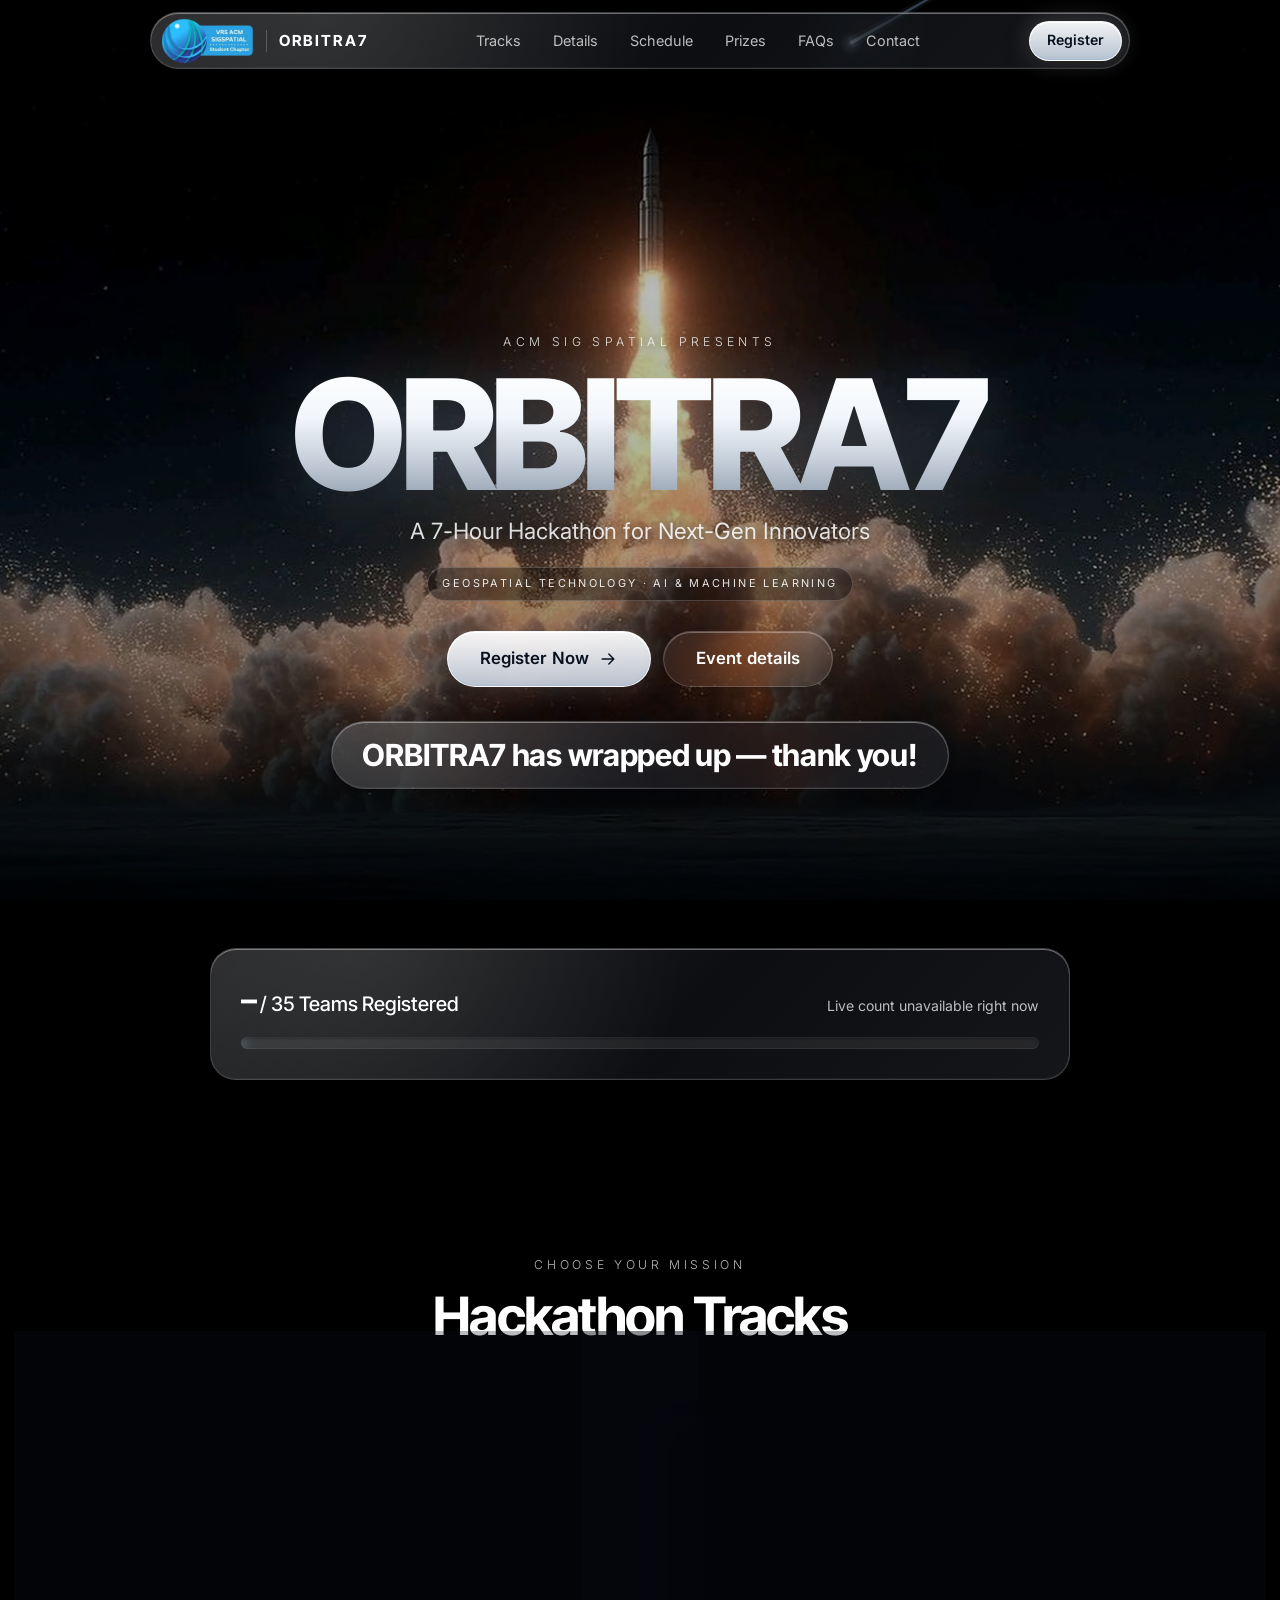
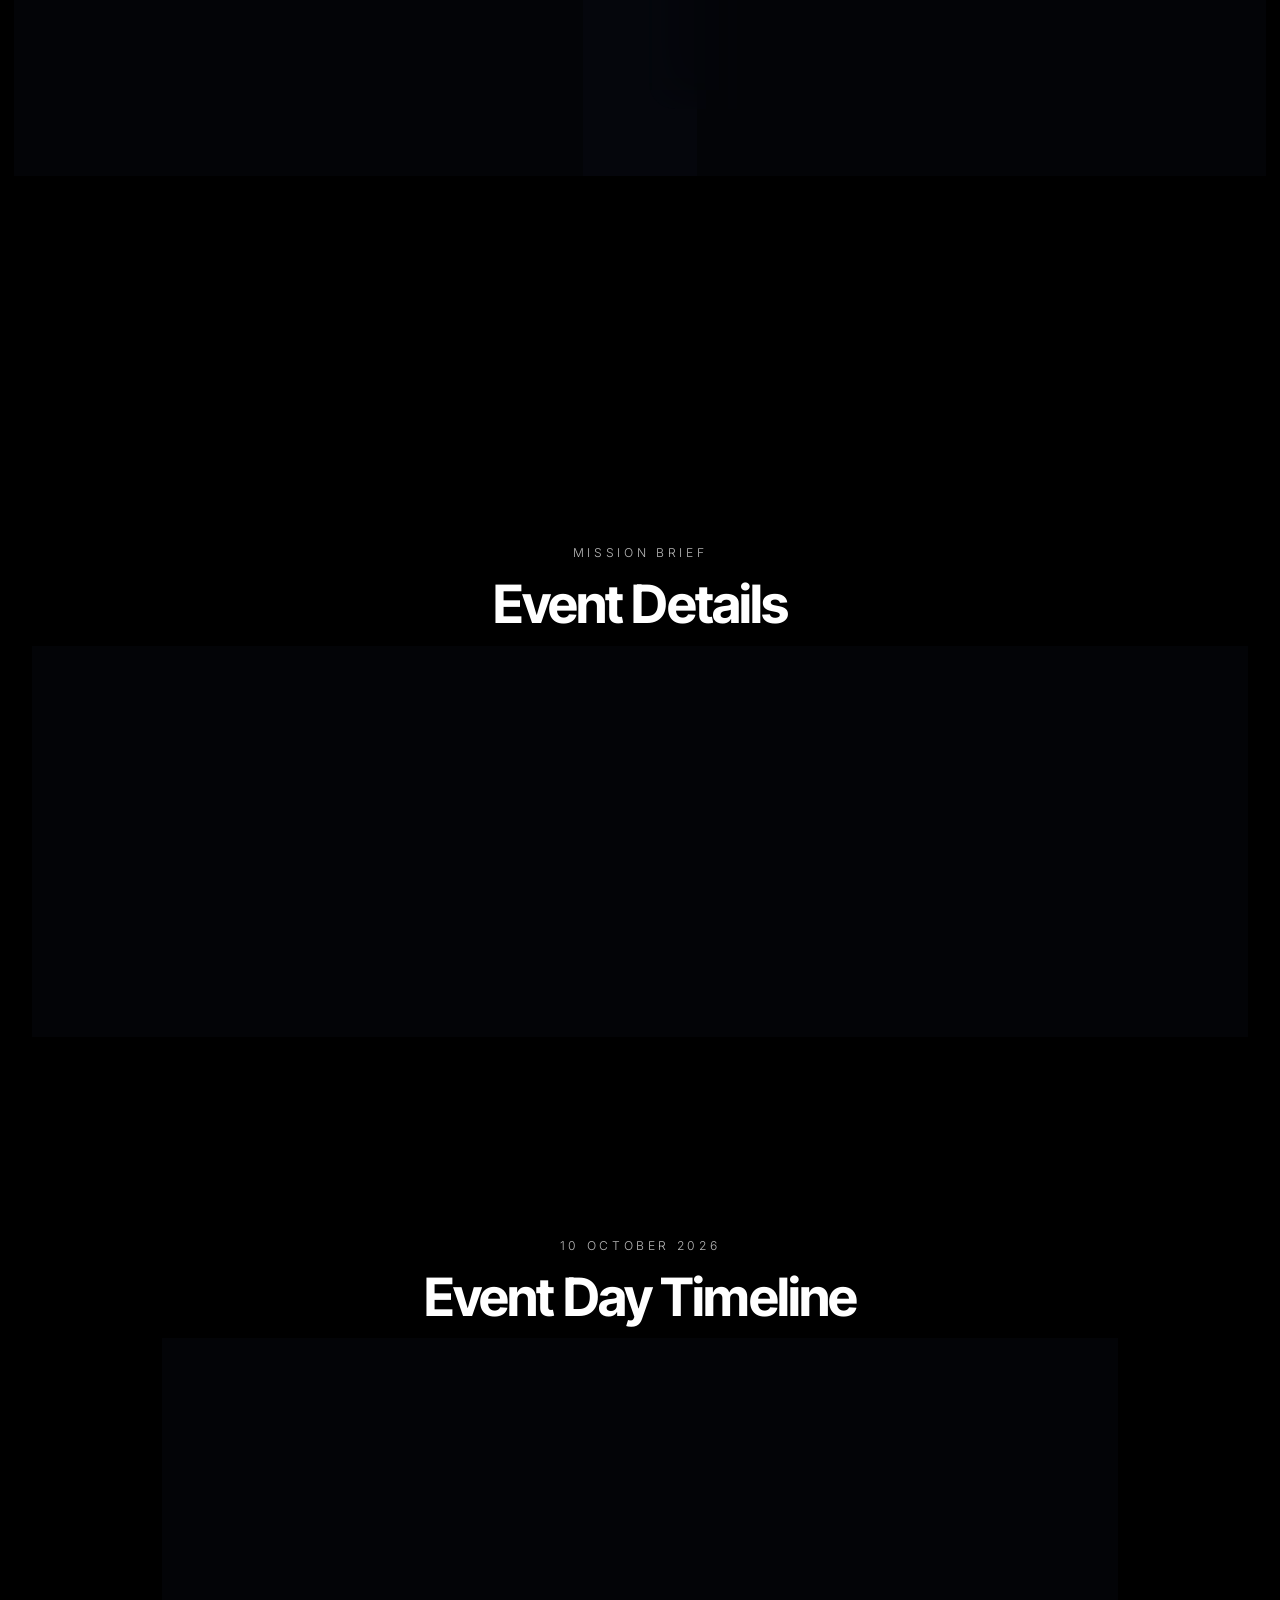
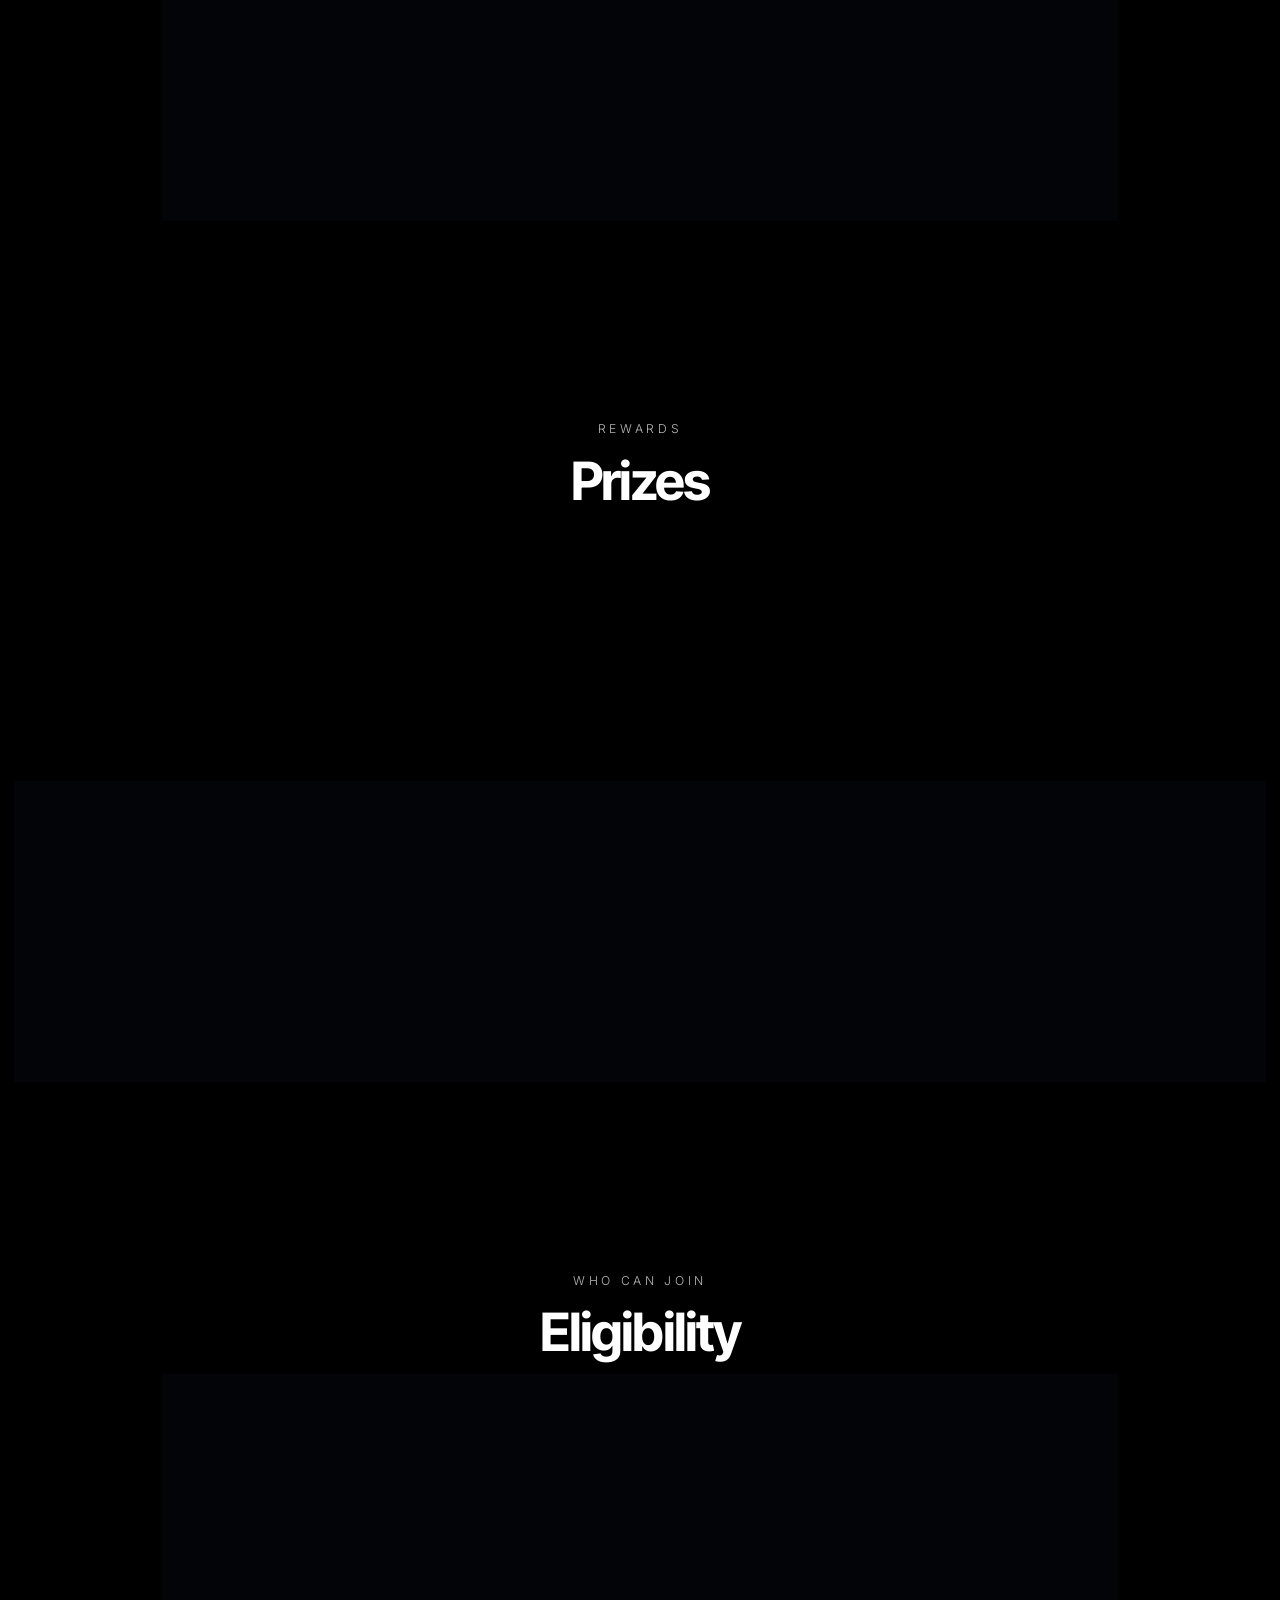
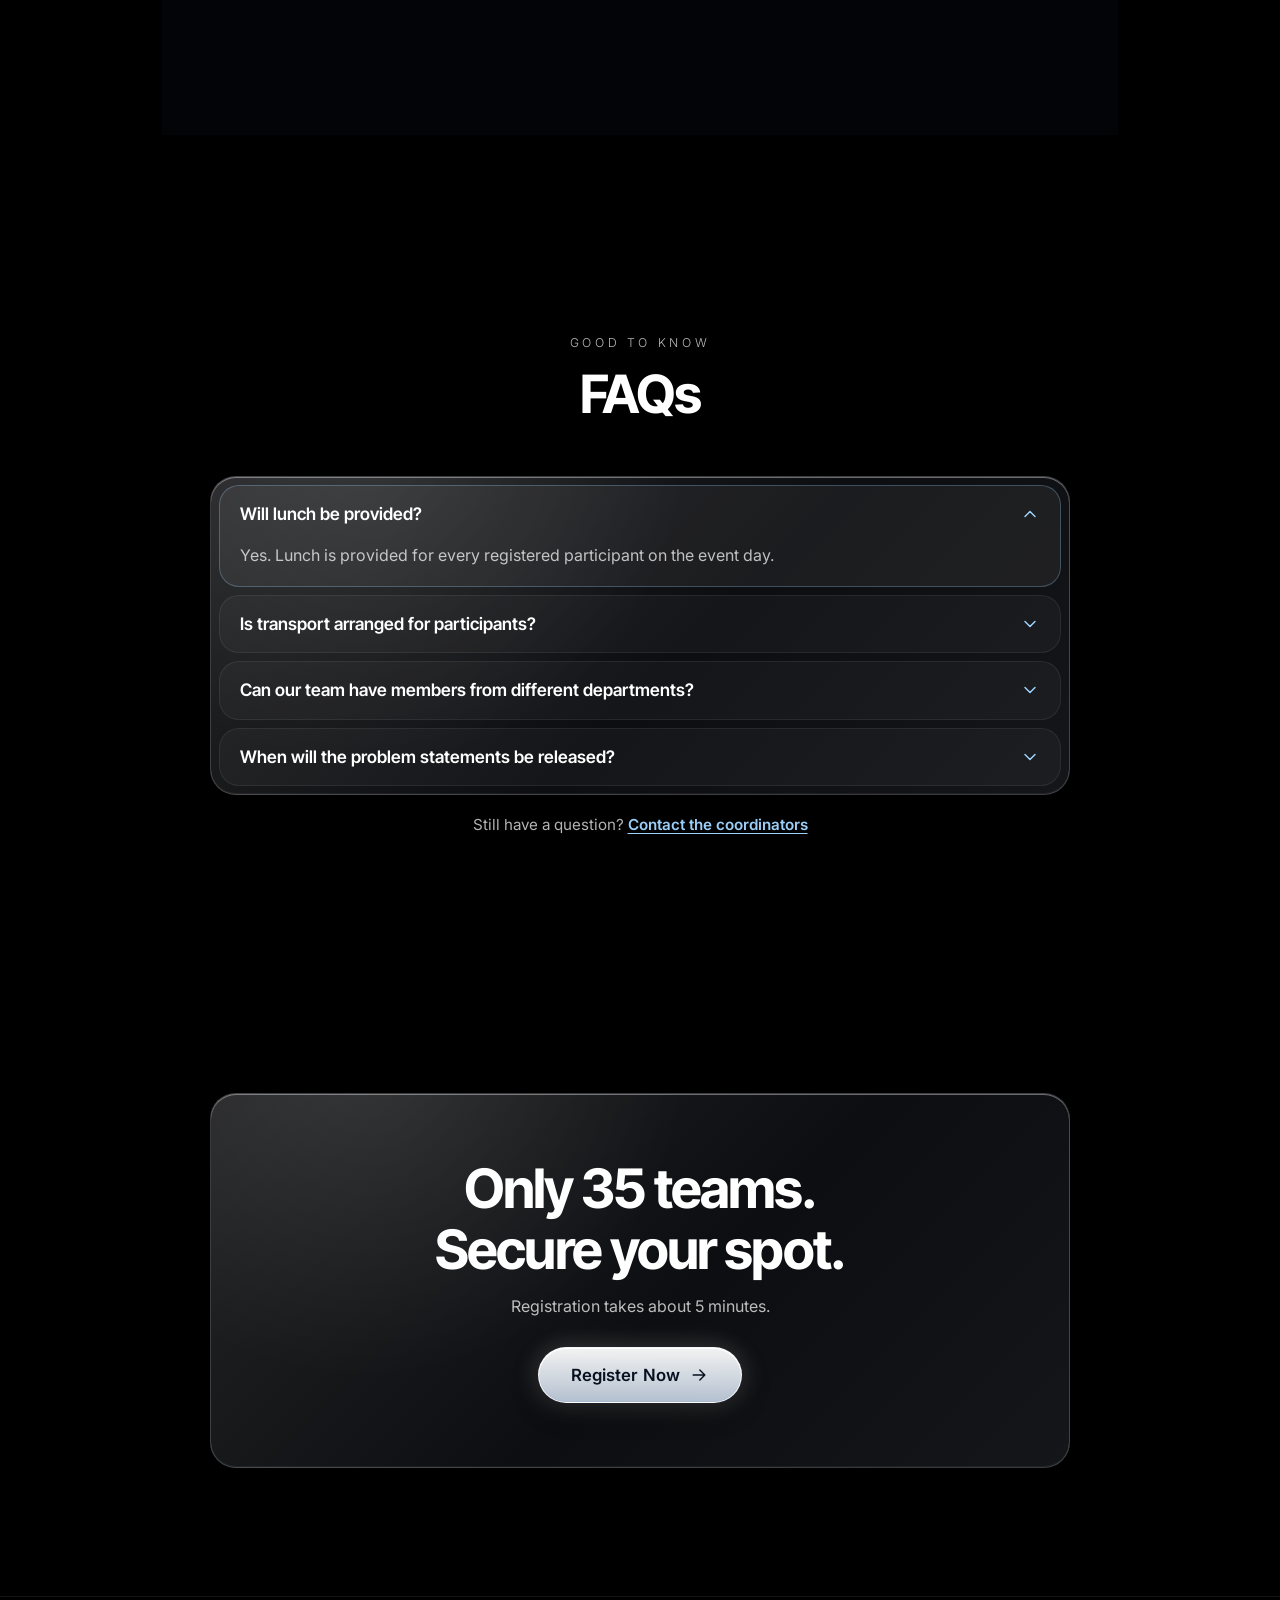
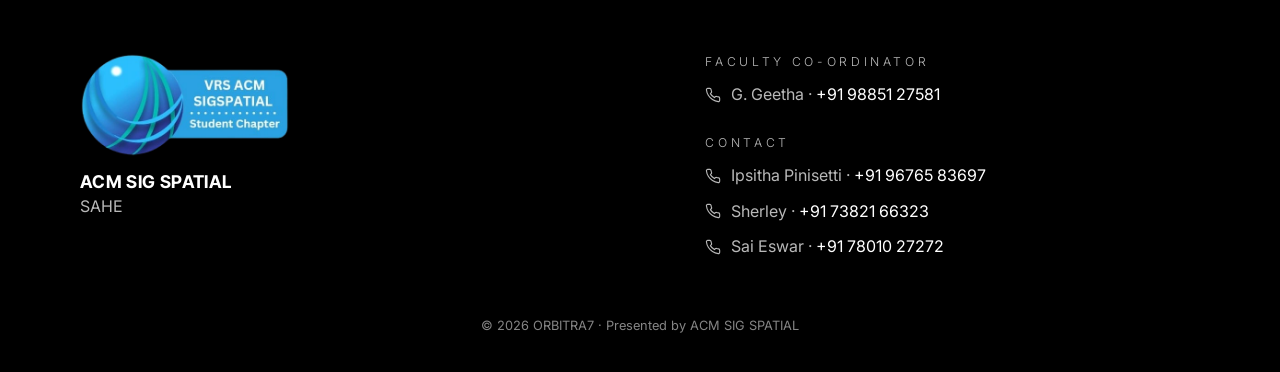
==== index.html @ 5f037509 "Add files via upload" ====
<!doctype html>
<html lang="en">
<head>
  <meta charset="utf-8">
  <meta name="viewport" content="width=device-width, initial-scale=1, viewport-fit=cover">
  <title>ORBITRA7 · 7-Hour Geospatial Hackathon</title>
  <meta name="description" content="ORBITRA7 — a 7-hour hackathon on geospatial technology and AI &amp; machine learning, presented by ACM SIG SPATIAL. 10 October 2026 · AI Seminar Hall, Dutt Block, SAHE. Only 35 teams.">
  <meta name="theme-color" content="#000000">
  <meta property="og:title" content="ORBITRA7 · 7-Hour Geospatial Hackathon">
  <meta property="og:description" content="Geospatial Technology · AI &amp; Machine Learning. 10 October 2026. Only 35 teams — secure your spot.">
  <meta property="og:image" content="assets/img/bg-launch.webp">
  <link rel="icon" href="data:image/svg+xml,%3Csvg xmlns='http://www.w3.org/2000/svg' viewBox='0 0 32 32'%3E%3Ccircle cx='16' cy='16' r='15' fill='%23000'/%3E%3Cellipse cx='16' cy='16' rx='12' ry='5' fill='none' stroke='%239fd4ff' stroke-width='1.6' transform='rotate(-25 16 16)'/%3E%3Ccircle cx='16' cy='16' r='5' fill='%23fff'/%3E%3C/svg%3E">

  <script>document.documentElement.classList.add('js')</script>

  <!-- BG_HOME: preload the right size so the hero paints fast -->
  <link rel="preload" as="image" type="image/avif" href="assets/img/bg-launch.avif" media="(min-aspect-ratio: 9/10)" fetchpriority="high">
  <link rel="preload" as="image" type="image/avif" href="assets/img/bg-launch-m.avif" media="(max-aspect-ratio: 9/10)" fetchpriority="high">

  <link rel="preconnect" href="https://fonts.googleapis.com">
  <link rel="preconnect" href="https://fonts.gstatic.com" crossorigin>
  <link rel="stylesheet" href="https://fonts.googleapis.com/css2?family=Inter+Tight:wght@500..800&family=Inter:wght@300..700&display=swap" media="print" onload="this.media='all'">
  <noscript><link rel="stylesheet" href="https://fonts.googleapis.com/css2?family=Inter+Tight:wght@500..800&family=Inter:wght@300..700&display=swap"></noscript>

  <link rel="stylesheet" href="assets/css/style.css">
  <link rel="prefetch" href="register.html">

  <script src="assets/js/config.js" defer></script>
  <script src="assets/js/common.js" defer></script>
  <script src="assets/js/home.js" defer></script>
</head>
<body>
  <svg width="0" height="0" style="position:absolute" aria-hidden="true">
    <symbol id="i-arrow" viewBox="0 0 24 24"><path d="M5 12h14M13 6l6 6-6 6"/></symbol>
    <symbol id="i-calendar" viewBox="0 0 24 24"><rect x="3" y="4.5" width="18" height="17" rx="3"/><path d="M16 2.5v4M8 2.5v4M3 10h18"/></symbol>
    <symbol id="i-clock" viewBox="0 0 24 24"><circle cx="12" cy="12" r="9.5"/><path d="M12 6.5V12l3.5 2"/></symbol>
    <symbol id="i-pin" viewBox="0 0 24 24"><path d="M20 10c0 6-8 12-8 12S4 16 4 10a8 8 0 0 1 16 0Z"/><circle cx="12" cy="10" r="3"/></symbol>
    <symbol id="i-users" viewBox="0 0 24 24"><path d="M16 21v-2a4 4 0 0 0-4-4H6a4 4 0 0 0-4 4v2"/><circle cx="9" cy="7" r="4"/><path d="M22 21v-2a4 4 0 0 0-3-3.87M16 3.13a4 4 0 0 1 0 7.75"/></symbol>
    <symbol id="i-rupee" viewBox="0 0 24 24"><path d="M6 3h12M6 8h12M6 13l8.5 8M6 13h3M9 13c6.67 0 6.67-10 0-10"/></symbol>
    <symbol id="i-flag" viewBox="0 0 24 24"><path d="M4 15s1-1 4-1 5 2 8 2 4-1 4-1V3s-1 1-4 1-5-2-8-2-4 1-4 1z"/><path d="M4 22v-7"/></symbol>
    <symbol id="i-map" viewBox="0 0 24 24"><path d="M14.1 5.55a2 2 0 0 0 1.8 0l3.65-1.83A1 1 0 0 1 21 4.62v12.76a1 1 0 0 1-.55.9l-4.55 2.27a2 2 0 0 1-1.8 0l-4.2-2.1a2 2 0 0 0-1.8 0l-3.65 1.83A1 1 0 0 1 3 19.38V6.62a1 1 0 0 1 .55-.9L8.1 3.45a2 2 0 0 1 1.8 0z"/><path d="M15 5.76v15M9 3.24v15"/></symbol>
    <symbol id="i-cpu" viewBox="0 0 24 24"><rect x="4" y="4" width="16" height="16" rx="2.5"/><rect x="9" y="9" width="6" height="6" rx="1"/><path d="M15 2v2M15 20v2M2 15h2M2 9h2M20 15h2M20 9h2M9 2v2M9 20v2"/></symbol>
    <symbol id="i-trophy" viewBox="0 0 24 24"><path d="M6 9H4.5a2.5 2.5 0 0 1 0-5H6M18 9h1.5a2.5 2.5 0 0 0 0-5H18M4 22h16M10 14.66V17c0 .55-.47.98-.97 1.21C7.85 18.75 7 20.24 7 22M14 14.66V17c0 .55.47.98.97 1.21C16.15 18.75 17 20.24 17 22M18 2H6v7a6 6 0 0 0 12 0V2Z"/></symbol>
    <symbol id="i-badge" viewBox="0 0 24 24"><path d="M12 2.5l2.4 1.6 2.9-.1 1 2.7 2.3 1.8-.9 2.8.9 2.8-2.3 1.8-1 2.7-2.9-.1L12 21.5l-2.4-1.6-2.9.1-1-2.7-2.3-1.8.9-2.8-.9-2.8 2.3-1.8 1-2.7 2.9.1z"/><path d="m8.5 12 2.4 2.4 4.6-4.8"/></symbol>
    <symbol id="i-medal" viewBox="0 0 24 24"><path d="M7.2 2h9.6L14 8.5h-4z"/><path d="M8 2l3 6.5M16 2l-3 6.5"/><circle cx="12" cy="15" r="6"/><path d="M12 12.5v5"/></symbol>
    <symbol id="i-cap" viewBox="0 0 24 24"><path d="M22 10v6M2 10l10-5 10 5-10 5z"/><path d="M6 12v5c3 3 9 3 12 0v-5"/></symbol>
    <symbol id="i-chevron" viewBox="0 0 24 24"><path d="m6 9 6 6 6-6"/></symbol>
    <symbol id="i-lock" viewBox="0 0 24 24"><rect x="3.5" y="11" width="17" height="11" rx="2.5"/><path d="M7.5 11V7a4.5 4.5 0 0 1 9 0v4"/></symbol>
    <symbol id="i-phone" viewBox="0 0 24 24"><path d="M22 16.92v3a2 2 0 0 1-2.18 2 19.8 19.8 0 0 1-8.63-3.07 19.5 19.5 0 0 1-6-6A19.8 19.8 0 0 1 2.12 4.18 2 2 0 0 1 4.11 2h3a2 2 0 0 1 2 1.72c.13.96.36 1.9.7 2.81a2 2 0 0 1-.45 2.11L8.09 9.91a16 16 0 0 0 6 6l1.27-1.27a2 2 0 0 1 2.11-.45c.91.34 1.85.57 2.81.7A2 2 0 0 1 22 16.92z"/></symbol>
  </svg>

  <!-- Background: BG_HOME (rocket launch) with Ken Burns + parallax, comets on a canvas above it -->
  <div class="bg bg--home" aria-hidden="true">
    <div class="bg__move" id="bg-move">
      <picture>
        <source type="image/avif" media="(max-aspect-ratio: 9/10)" srcset="assets/img/bg-launch-m.avif">
        <source type="image/webp" media="(max-aspect-ratio: 9/10)" srcset="assets/img/bg-launch-m.webp">
        <source type="image/avif" srcset="assets/img/bg-launch.avif">
        <img class="bg__img" src="assets/img/bg-launch.webp" alt="" width="1920" height="1080" fetchpriority="high" decoding="async" onload="this.classList.add('is-loaded')">
      </picture>
    </div>
    <div class="bg__shade"></div>
    <div class="bg__dim" id="bg-dim"></div>
  </div>
  <canvas class="fx" id="comets" aria-hidden="true"></canvas>

  <!-- Floating glass navbar -->
  <header class="nav" id="nav">
    <nav class="nav__inner glass" aria-label="Main">
      <a class="nav__brand" href="#top" aria-label="ORBITRA7 — back to top">
        <img class="brand-logo" src="assets/img/vrs-acm-sigspatial.webp" alt="VRS ACM SIGSPATIAL Student Chapter" width="456" height="226" decoding="async">
        <span class="nav__divider" aria-hidden="true"></span>
        <span class="nav__word">ORBITRA7</span>
      </a>
      <ul class="nav__links">
        <li><a href="#tracks">Tracks</a></li>
        <li><a href="#details">Details</a></li>
        <li><a href="#timeline">Schedule</a></li>
        <li><a href="#prizes">Prizes</a></li>
        <li><a href="#faq">FAQs</a></li>
        <li><a href="#contact">Contact</a></li>
      </ul>
      <div class="nav__actions">
        <a class="nav__call" href="#contact" aria-label="Contact us" title="Contact us"><svg class="icon" aria-hidden="true"><use href="#i-phone"/></svg></a>
        <a class="btn btn--primary btn--sm" href="register.html" data-register data-transition data-closed-label="Closed"><span data-label>Register</span></a>
      </div>
    </nav>
  </header>

  <main>
    <!-- Hero -->
    <section class="hero" id="top">
      <div class="hero__inner">
        <p class="eyebrow reveal">ACM SIG SPATIAL presents</p>
        <h1 class="title reveal" style="--d:.08s">ORBITRA7</h1>
        <p class="hero__sub reveal" style="--d:.16s">A 7-Hour Hackathon for Next-Gen Innovators</p>
        <p class="tag reveal" style="--d:.22s"><span class="chip"><span class="nowrap">Geospatial Technology ·</span> <span class="nowrap">AI &amp; Machine Learning</span></span></p>

        <div class="hero__actions reveal" style="--d:.3s">
          <a class="btn btn--primary btn--lg" href="register.html" data-register data-transition data-closed-label="Registrations Closed">
            <span data-label>Register Now</span>
            <svg class="icon" aria-hidden="true"><use href="#i-arrow"/></svg>
          </a>
          <a class="btn btn--lg" href="#details">Event details</a>
        </div>

        <div class="countdown-wrap reveal" style="--d:.38s">
          <p class="countdown-cap" id="countdown-cap">Starts 10 Oct 2026 · 9:00 AM IST</p>
          <div class="countdown glass" id="countdown" role="timer" aria-label="Countdown to ORBITRA7, 10 October 2026, 9:00 AM IST">
            <div class="cd__cell"><span class="cd__num" data-unit="d">00</span><span class="cd__label">Days</span></div>
            <span class="cd__sep" aria-hidden="true">:</span>
            <div class="cd__cell"><span class="cd__num" data-unit="h">00</span><span class="cd__label">Hours</span></div>
            <span class="cd__sep" aria-hidden="true">:</span>
            <div class="cd__cell"><span class="cd__num" data-unit="m">00</span><span class="cd__label">Minutes</span></div>
            <span class="cd__sep" aria-hidden="true">:</span>
            <div class="cd__cell"><span class="cd__num" data-unit="s">00</span><span class="cd__label">Seconds</span></div>
          </div>
          <p class="cd__live glass" id="countdown-live" role="status" hidden><span class="pulse" aria-hidden="true"></span><span data-label>Hackathon is Live!</span></p>
        </div>
      </div>
    </section>

    <!-- Seats -->
    <section class="section--tight" aria-labelledby="seats-title">
      <div class="wrap wrap--narrow">
        <div class="seats glass reveal" id="seats" data-sheen>
          <div class="seats__top">
            <p class="seats__title" id="seats-title"><strong id="seats-count">–</strong> / <span id="seats-max">35</span> Teams Registered</p>
            <p class="seats__status" id="seats-status" aria-live="polite">Checking seats…</p>
          </div>
          <div class="bar" id="seats-bar" role="progressbar" aria-labelledby="seats-title" aria-valuemin="0" aria-valuemax="35" aria-valuenow="0">
            <span class="bar__fill" id="seats-fill"></span>
          </div>
        </div>
      </div>
    </section>

    <!-- Tracks -->
    <section class="section" id="tracks" aria-labelledby="tracks-title">
      <div class="wrap">
        <header class="section__head reveal">
          <p class="eyebrow">Choose your mission</p>
          <h2 class="h2" id="tracks-title">Hackathon Tracks</h2>
        </header>
        <div class="tracks">
          <a class="track glass lift reveal" href="register.html?track=1" data-register data-transition data-sheen>
            <div class="track__top">
              <span class="track__num">Track 01</span>
              <span class="track__icon"><svg class="icon icon--lg" aria-hidden="true"><use href="#i-map"/></svg></span>
            </div>
            <h3 class="track__title">Next-Generation Mobile and Web-Based Geospatial Solutions</h3>
            <p class="track__desc">Build apps and platforms that put maps, location and satellite data in people's hands.</p>
            <span class="track__cta"><span data-label>Register for Track 01</span><svg class="icon icon--sm" aria-hidden="true"><use href="#i-arrow"/></svg></span>
          </a>
          <a class="track glass lift reveal" style="--d:.08s" href="register.html?track=2" data-register data-transition data-sheen>
            <div class="track__top">
              <span class="track__num">Track 02</span>
              <span class="track__icon"><svg class="icon icon--lg" aria-hidden="true"><use href="#i-cpu"/></svg></span>
            </div>
            <h3 class="track__title">Intelligent Geospatial Data Processing Using AI and Machine Learning</h3>
            <p class="track__desc">Turn raw Earth-observation data and satellite imagery into insight with AI and ML models.</p>
            <span class="track__cta"><span data-label>Register for Track 02</span><svg class="icon icon--sm" aria-hidden="true"><use href="#i-arrow"/></svg></span>
          </a>
        </div>
      </div>
    </section>

    <!-- Notice -->
    <section class="section--tight" aria-label="Notice">
      <div class="wrap wrap--narrow">
        <div class="notice glass reveal" role="note">
          <span class="notice__emoji" aria-hidden="true">📢</span>
          <p>Problem statements will be released on <strong>9th October 2026</strong> (one day before the hackathon).</p>
        </div>
      </div>
    </section>

    <!-- Event details -->
    <section class="section" id="details" aria-labelledby="details-title">
      <div class="wrap">
        <header class="section__head reveal">
          <p class="eyebrow">Mission brief</p>
          <h2 class="h2" id="details-title">Event Details</h2>
        </header>
        <div class="details glass reveal" data-sheen>
          <div class="detail">
            <span class="badge"><svg class="icon" aria-hidden="true"><use href="#i-calendar"/></svg></span>
            <div><p class="detail__label">Date</p><p class="detail__value">10 October 2026</p><p class="detail__sub">Saturday</p></div>
          </div>
          <div class="detail">
            <span class="badge"><svg class="icon" aria-hidden="true"><use href="#i-clock"/></svg></span>
            <div><p class="detail__label">Begins at</p><p class="detail__value">9:00 AM</p><p class="detail__sub">IST</p></div>
          </div>
          <div class="detail">
            <span class="badge"><svg class="icon" aria-hidden="true"><use href="#i-pin"/></svg></span>
            <div><p class="detail__label">Venue</p><p class="detail__value">AI Seminar Hall</p><p class="detail__sub">Dutt Block, SAHE</p></div>
          </div>
          <div class="detail">
            <span class="badge"><svg class="icon" aria-hidden="true"><use href="#i-users"/></svg></span>
            <div><p class="detail__label">Team size</p><p class="detail__value">3–5 members</p><p class="detail__sub">Member 1 is the Team Leader</p></div>
          </div>
          <div class="detail">
            <span class="badge"><svg class="icon" aria-hidden="true"><use href="#i-rupee"/></svg></span>
            <div><p class="detail__label">Registration fee</p><p class="detail__value">₹250 per person</p><p class="detail__sub">₹750 for 3 · ₹1000 for 4 · ₹1250 for 5</p></div>
          </div>
          <div class="detail">
            <span class="badge"><svg class="icon" aria-hidden="true"><use href="#i-flag"/></svg></span>
            <div><p class="detail__label">Seats</p><p class="detail__value">Only 35 teams</p><p class="detail__sub">First come, first served</p></div>
          </div>
        </div>
      </div>
    </section>

    <!-- Timeline -->
    <section class="section" id="timeline" aria-labelledby="timeline-title">
      <div class="wrap wrap--narrow">
        <header class="section__head reveal">
          <p class="eyebrow">10 October 2026</p>
          <h2 class="h2" id="timeline-title">Event Day Timeline</h2>
        </header>
        <ol class="tl glass reveal">
          <li class="tl__item" data-start="2026-10-10T09:00:00+05:30" data-end="2026-10-10T10:00:00+05:30">
            <span class="tl__dot"><svg class="icon" aria-hidden="true"><use href="#i-clock"/></svg></span>
            <div>
              <p class="tl__time">9:00 – 10:00 AM</p>
              <h3 class="tl__title">Inauguration <span class="chip chip--live"><span class="pulse" aria-hidden="true"></span>Live now</span></h3>
              <p class="tl__meta">1 hour</p>
            </div>
          </li>
          <li class="tl__item" data-start="2026-10-10T10:00:00+05:30" data-end="2026-10-10T17:00:00+05:30">
            <span class="tl__dot"><svg class="icon" aria-hidden="true"><use href="#i-clock"/></svg></span>
            <div>
              <p class="tl__time">10:00 AM – 5:00 PM</p>
              <h3 class="tl__title">Hackathon <span class="chip chip--live"><span class="pulse" aria-hidden="true"></span>Live now</span></h3>
              <p class="tl__meta">7 hours</p>
            </div>
          </li>
          <li class="tl__item" data-start="2026-10-10T17:00:00+05:30" data-end="2026-10-10T18:00:00+05:30">
            <span class="tl__dot"><svg class="icon" aria-hidden="true"><use href="#i-clock"/></svg></span>
            <div>
              <p class="tl__time">5:00 – 6:00 PM</p>
              <h3 class="tl__title">Closing &amp; Evaluation Round <span class="chip chip--live"><span class="pulse" aria-hidden="true"></span>Live now</span></h3>
              <p class="tl__meta">1 hour</p>
            </div>
          </li>
        </ol>
      </div>
    </section>

    <!-- Prizes -->
    <section class="section" id="prizes" aria-labelledby="prizes-title">
      <div class="wrap">
        <header class="section__head reveal">
          <p class="eyebrow">Rewards</p>
          <h2 class="h2" id="prizes-title">Prizes</h2>
        </header>
        <div class="prizes">
          <article class="prize prize--gold glass lift reveal" data-sheen>
            <span class="prize__icon"><svg class="icon icon--lg" aria-hidden="true"><use href="#i-trophy"/></svg></span>
            <p class="prize__rank">1st Place</p>
            <p class="prize__amt">₹5,000</p>
            <p class="prize__label">Winner</p>
          </article>
          <article class="prize prize--silver glass lift reveal" style="--d:.08s" data-sheen>
            <span class="prize__icon"><svg class="icon icon--lg" aria-hidden="true"><use href="#i-medal"/></svg></span>
            <p class="prize__rank">2nd Place</p>
            <p class="prize__amt">₹3,000</p>
            <p class="prize__label">Runner-up</p>
          </article>
          <article class="prize prize--bronze glass lift reveal" style="--d:.16s" data-sheen>
            <span class="prize__icon"><svg class="icon icon--lg" aria-hidden="true"><use href="#i-medal"/></svg></span>
            <p class="prize__rank">3rd Place</p>
            <p class="prize__amt">₹2,000</p>
            <p class="prize__label">Second runner-up</p>
          </article>
        </div>

        <article class="cred glass lift reveal" data-sheen>
          <span class="cred__icon"><svg class="icon icon--lg" aria-hidden="true"><use href="#i-badge"/></svg></span>
          <div class="cred__body">
            <p class="cred__tag">Digital credential</p>
            <h3 class="cred__title">Don’t just hack. Get credentialed.</h3>
            <p>At ORBITRA 7, your work becomes part of your technical profile. Receive a digital credential linked to your project and demonstrated skills, with a LinkedIn-ready badge you can carry beyond the event.</p>
            <div class="chips">
              <span class="chip">Linked to your project</span>
              <span class="chip">Demonstrated skills</span>
              <span class="chip">LinkedIn-ready badge</span>
            </div>
          </div>
        </article>
      </div>
    </section>

    <!-- Eligibility -->
    <section class="section" id="eligibility" aria-labelledby="elig-title">
      <div class="wrap wrap--narrow">
        <header class="section__head reveal">
          <p class="eyebrow">Who can join</p>
          <h2 class="h2" id="elig-title">Eligibility</h2>
        </header>
        <div class="elig glass reveal" data-sheen>
          <div class="elig__row">
            <span class="badge"><svg class="icon" aria-hidden="true"><use href="#i-cap"/></svg></span>
            <div>
              <h3 class="h3">Open to AI department students only</h3>
              <p>1st and 2nd year students from AIML, AIDS and IT.</p>
              <div class="chips"><span class="chip">AIML</span><span class="chip">AIDS</span><span class="chip">IT</span></div>
            </div>
          </div>
          <div class="elig__row">
            <span class="badge"><svg class="icon" aria-hidden="true"><use href="#i-lock"/></svg></span>
            <div>
              <h3 class="h3">3rd and 4th year students</h3>
              <p>IT branch only.</p>
            </div>
          </div>
        </div>
      </div>
    </section>

    <!-- FAQs -->
    <section class="section" id="faq" aria-labelledby="faq-title">
      <div class="wrap wrap--narrow">
        <header class="section__head reveal">
          <p class="eyebrow">Good to know</p>
          <h2 class="h2" id="faq-title">FAQs</h2>
        </header>
        <div class="faq glass reveal" data-sheen>
          <details class="faq__item" open>
            <summary class="faq__q"><span>Will lunch be provided?</span><svg class="icon faq__chev" aria-hidden="true"><use href="#i-chevron"/></svg></summary>
            <p class="faq__a">Yes. Lunch is provided for every registered participant on the event day.</p>
          </details>
          <details class="faq__item">
            <summary class="faq__q"><span>Is transport arranged for participants?</span><svg class="icon faq__chev" aria-hidden="true"><use href="#i-chevron"/></svg></summary>
            <p class="faq__a">No. Participants need to manage their own travel to and from the venue — the AI Seminar Hall, Dutt Block, SAHE. Plan to arrive before 9:00 AM so you don't miss the inauguration.</p>
          </details>
          <details class="faq__item">
            <summary class="faq__q"><span>Can our team have members from different departments?</span><svg class="icon faq__chev" aria-hidden="true"><use href="#i-chevron"/></svg></summary>
            <p class="faq__a">No, cross-department teams are not allowed. Every member must be from the eligible AI department branches — AIML, AIDS or IT (3rd and 4th year students: IT only). Teams with members from any other department will not be accepted.</p>
          </details>
          <details class="faq__item">
            <summary class="faq__q"><span>When will the problem statements be released?</span><svg class="icon faq__chev" aria-hidden="true"><use href="#i-chevron"/></svg></summary>
            <p class="faq__a">Problem statements will be revealed on 9th October 2026, one day before the event, and will be publicly accessible right here on this website. Registered teams will also be notified in the official WhatsApp group.</p>
          </details>
        </div>
        <p class="faq__more reveal">Still have a question? <a href="#contact">Contact the coordinators</a></p>
      </div>
    </section>

    <!-- Final CTA -->
    <section class="section" aria-labelledby="cta-title">
      <div class="wrap wrap--narrow">
        <div class="cta glass reveal" data-sheen>
          <h2 class="h2" id="cta-title">Only 35 teams.<br>Secure your spot.</h2>
          <p id="cta-left">Registration takes about 5 minutes.</p>
          <a class="btn btn--primary btn--lg" href="register.html" data-register data-transition data-closed-label="Registrations Closed">
            <span data-label>Register Now</span>
            <svg class="icon" aria-hidden="true"><use href="#i-arrow"/></svg>
          </a>
        </div>
      </div>
    </section>
  </main>

  <footer class="footer">
    <div class="wrap">
      <div class="footer__grid">
        <div>
          <img class="brand-logo brand-logo--lg" src="assets/img/vrs-acm-sigspatial.webp" alt="VRS ACM SIGSPATIAL Student Chapter" width="456" height="226" decoding="async" loading="lazy">
          <p class="footer__name">ACM SIG SPATIAL</p>
          <!-- COLLEGE NAME: replace with the full college name -->
          <p>SAHE</p>
        </div>
        <div id="contact" class="footer__contacts">
          <p class="eyebrow">Faculty Co-ordinator</p>
          <ul class="footer__contact">
            <li><svg class="icon icon--sm" aria-hidden="true"><use href="#i-phone"/></svg><span>G. Geetha · <a href="tel:+919885127581">+91 98851 27581</a></span></li>
          </ul>
          <p class="eyebrow footer__label">Contact</p>
          <ul class="footer__contact">
            <li><svg class="icon icon--sm" aria-hidden="true"><use href="#i-phone"/></svg><span>Ipsitha Pinisetti · <a href="tel:+919676583697">+91 96765 83697</a></span></li>
            <li><svg class="icon icon--sm" aria-hidden="true"><use href="#i-phone"/></svg><span>Sherley · <a href="tel:+917382166323">+91 73821 66323</a></span></li>
            <li><svg class="icon icon--sm" aria-hidden="true"><use href="#i-phone"/></svg><span>Sai Eswar · <a href="tel:+917801027272">+91 78010 27272</a></span></li>
          </ul>
        </div>
      </div>
      <p class="footer__copy">© 2026 ORBITRA7 · Presented by ACM SIG SPATIAL</p>
    </div>
  </footer>
</body>
</html>
---- assets/css/style.css ----
/* ==========================================================================
   ORBITRA7 — shared styles (homepage + registration)
   Apple-style liquid glass over deep-space photography.
   ========================================================================== */

:root {
  color-scheme: dark;

  --ice: #9fd4ff;
  --violet: #a78bfa;
  --amber: #f5c76b;
  --danger: #ff8f8f;
  --ok: #5ee69a;
  --wa: #25d366;

  --text: #fff;
  --text-2: rgba(255, 255, 255, .72);
  --text-3: rgba(255, 255, 255, .52);
  --line: rgba(255, 255, 255, .18);

  --blur: 28px;
  --radius: 26px;
  --ease: cubic-bezier(.22, 1, .36, 1);
  --gutter: 16px;

  --font-display: -apple-system, BlinkMacSystemFont, "SF Pro Display", "Inter Tight", "Inter", system-ui, "Segoe UI", Roboto, sans-serif;
  --font-text: -apple-system, BlinkMacSystemFont, "SF Pro Text", "Inter", system-ui, "Segoe UI", Roboto, sans-serif;
}

@media (max-width: 640px) {
  :root { --blur: 16px; --radius: 22px; }
}

/* ---------- Base ---------- */
*, *::before, *::after { box-sizing: border-box; }

html {
  background: #000;
  -webkit-text-size-adjust: 100%;
  scroll-behavior: smooth;
}

body {
  margin: 0;
  min-height: 100vh;
  min-height: 100dvh;
  font-family: var(--font-text);
  font-size: 1rem;
  line-height: 1.6;
  color: var(--text-2);
  -webkit-font-smoothing: antialiased;
  -moz-osx-font-smoothing: grayscale;
  overflow-x: hidden;
  transition: opacity .28s var(--ease);
}
@supports (overflow: clip) { body { overflow-x: clip; } }

img, svg { display: block; max-width: 100%; }
img { height: auto; }
a { color: inherit; }
button, input, select { font: inherit; color: inherit; }
p { margin: 0; }

h1, h2, h3 {
  margin: 0;
  font-family: var(--font-display);
  color: var(--text);
  letter-spacing: -.02em;
  line-height: 1.12;
}

:focus-visible { outline: 2px solid var(--ice); outline-offset: 3px; }
[hidden] { display: none !important; }

.sr-only {
  position: absolute !important;
  width: 1px; height: 1px;
  margin: -1px; padding: 0;
  overflow: hidden;
  clip: rect(0 0 0 0);
  white-space: nowrap;
  border: 0;
}

.icon { width: 20px; height: 20px; flex: none; fill: none; stroke: currentColor; stroke-width: 1.7; stroke-linecap: round; stroke-linejoin: round; }
.icon--sm { width: 16px; height: 16px; }
.icon--lg { width: 26px; height: 26px; }

/* ---------- Page transitions ---------- */
@view-transition { navigation: auto; }
::view-transition-old(root),
::view-transition-new(root) { animation-duration: .6s; animation-timing-function: var(--ease); }
.is-leaving body { opacity: 0; }

/* ---------- Background layers ---------- */
.bg {
  position: fixed;
  top: 0; left: 0;
  width: 100%;
  height: 100vh;
  height: 100lvh;
  z-index: -2;
  overflow: hidden;
  background: #000;
  pointer-events: none;
}
.bg__move { position: absolute; inset: -6%; will-change: transform; }
.bg__move picture { display: block; width: 100%; height: 100%; }
.bg__img { width: 100%; height: 100%; object-fit: cover; }
.js .bg__img { opacity: 0; transition: opacity .9s var(--ease); }
.js .bg__img.is-loaded { opacity: 1; }

.bg--home .bg__img {
  object-position: 50% 50%;
  animation: kenburns 36s ease-in-out infinite alternate;
}
@media (max-aspect-ratio: 9/10) { .bg--home .bg__img { object-position: 50% 50%; } }

/* black hole: no parallax here, so no oversized layer — keeps the image at its sharpest */
.bg--register .bg__move { inset: 0; }
.bg--register .bg__img {
  object-position: 100% 50%;
  transform-origin: 82% 38%;
  animation: kenburns-slow 60s ease-in-out infinite alternate;
}
@media (max-aspect-ratio: 1/1) { .bg--register .bg__img { object-position: 72% 50%; } }

@keyframes kenburns {
  from { transform: scale(1) translate3d(0, 0, 0); }
  to   { transform: scale(1.08) translate3d(-1.4%, -1%, 0); }
}
@keyframes kenburns-slow {
  from { transform: scale(1); }
  to   { transform: scale(1.025); }
}

.bg__shade {
  position: absolute; inset: 0;
  background: linear-gradient(180deg,
    rgba(0, 0, 0, .58) 0%,
    rgba(0, 0, 0, .12) 32%,
    rgba(0, 0, 0, .18) 62%,
    rgba(0, 0, 0, .62) 100%);
}
.bg--register .bg__shade {
  background: linear-gradient(180deg, rgba(0, 0, 0, .5) 0%, rgba(0, 0, 0, .06) 28%, rgba(0, 0, 0, .1) 68%, rgba(0, 0, 0, .55) 100%);
}
.bg__dim { position: absolute; inset: 0; background: #000; opacity: 0; will-change: opacity; }

.fx {
  position: fixed;
  top: 0; left: 0;
  width: 100%;
  height: 100vh;
  height: 100lvh;
  z-index: -1;
  pointer-events: none;
}

/* ---------- Liquid glass ---------- */
.glass {
  position: relative;
  isolation: isolate;
  background:
    linear-gradient(135deg, rgba(255, 255, 255, .13), rgba(255, 255, 255, .04) 55%, rgba(255, 255, 255, .07)),
    rgba(12, 16, 26, .28);
  -webkit-backdrop-filter: blur(var(--blur)) saturate(170%);
  backdrop-filter: blur(var(--blur)) saturate(170%);
  border: 1px solid var(--line);
  border-radius: var(--radius);
  box-shadow:
    inset 0 1px 0 rgba(255, 255, 255, .38),
    inset 0 -1px 0 rgba(255, 255, 255, .05),
    0 8px 32px rgba(0, 0, 0, .35);
}
/* specular sheen — follows the pointer on desktop */
.glass::before {
  content: "";
  position: absolute;
  inset: 0;
  z-index: -1;
  border-radius: inherit;
  pointer-events: none;
  background: radial-gradient(520px circle at var(--mx, 18%) var(--my, -10%), rgba(255, 255, 255, .13), transparent 62%);
  opacity: .75;
  transition: opacity .5s var(--ease);
}
.glass[data-sheen]:hover::before { opacity: 1; }

@supports not ((backdrop-filter: blur(1px)) or (-webkit-backdrop-filter: blur(1px))) {
  .glass { background: rgba(16, 20, 30, .86); }
}

/* hover glow, animated with opacity only */
.lift { transition: transform .5s var(--ease), border-color .4s var(--ease); }
.lift::after {
  content: "";
  position: absolute;
  inset: -1px;
  border-radius: inherit;
  pointer-events: none;
  box-shadow: 0 0 0 1px rgba(159, 212, 255, .35), 0 0 44px rgba(159, 212, 255, .16);
  opacity: 0;
  transition: opacity .45s var(--ease);
}
@media (hover: hover) {
  .lift:hover { transform: translateY(-4px); }
  .lift:hover::after { opacity: 1; }
}

/* ---------- Buttons ---------- */
.btn {
  position: relative;
  display: inline-flex;
  align-items: center;
  justify-content: center;
  gap: .55em;
  min-height: 48px;
  padding: 0 1.4rem;
  border-radius: 999px;
  border: 1px solid var(--line);
  background: rgba(255, 255, 255, .08);
  -webkit-backdrop-filter: blur(16px) saturate(160%);
  backdrop-filter: blur(16px) saturate(160%);
  box-shadow: inset 0 1px 0 rgba(255, 255, 255, .3), 0 6px 20px rgba(0, 0, 0, .28);
  color: #fff;
  font: 600 .98rem/1 var(--font-text);
  letter-spacing: .005em;
  text-decoration: none;
  white-space: nowrap;
  cursor: pointer;
  user-select: none;
  -webkit-tap-highlight-color: transparent;
  transition: transform .4s var(--ease), background-color .35s var(--ease), opacity .3s var(--ease);
}
.glass .btn { -webkit-backdrop-filter: none; backdrop-filter: none; }
.btn:hover { background-color: rgba(255, 255, 255, .14); transform: translateY(-2px); }
.btn:active { transform: scale(.97); transition-duration: .12s; }

.btn--primary {
  color: #07111f;
  border-color: rgba(255, 255, 255, .85);
  background: linear-gradient(180deg, rgba(255, 255, 255, .95), rgba(222, 237, 255, .8));
  box-shadow:
    inset 0 1px 0 #fff,
    inset 0 -1px 0 rgba(120, 160, 210, .25),
    0 8px 28px rgba(0, 0, 0, .3),
    0 0 26px rgba(255, 255, 255, .22);
}
.btn--primary::after {
  content: "";
  position: absolute;
  inset: -2px;
  border-radius: inherit;
  pointer-events: none;
  box-shadow: 0 0 34px rgba(255, 255, 255, .45), 0 0 70px rgba(159, 212, 255, .35);
  opacity: 0;
  transition: opacity .45s var(--ease);
}
.btn--primary:hover { background-color: transparent; transform: translateY(-3px); }
.btn--primary:hover::after { opacity: 1; }
.btn--primary:active { transform: scale(.97); }

.btn--lg { min-height: 56px; padding: 0 2rem; font-size: 1.05rem; }
.btn--sm { min-height: 40px; padding: 0 1.05rem; font-size: .88rem; }

.btn:disabled,
.btn.is-disabled,
.btn[aria-disabled="true"] {
  opacity: .45;
  pointer-events: none;
  filter: grayscale(1);
}
.btn.is-busy { opacity: .85; filter: none; }

.spinner {
  width: 18px; height: 18px;
  border-radius: 50%;
  border: 2px solid currentColor;
  border-right-color: transparent;
  animation: spin .7s linear infinite;
}
@keyframes spin { to { transform: rotate(360deg); } }

.link-btn {
  padding: 0;
  border: 0;
  background: none;
  color: var(--ice);
  font-weight: 500;
  text-decoration: underline;
  text-underline-offset: 3px;
  cursor: pointer;
}

/* ---------- Floating nav ---------- */
.nav {
  position: fixed;
  top: calc(12px + env(safe-area-inset-top, 0px));
  left: 50%;
  z-index: 50;
  width: min(980px, calc(100% - 24px));
  transform: translateX(-50%);
  transition: transform .55s var(--ease);
}
.nav.is-scrolled { transform: translateX(-50%) translateY(-4px) scale(.955); }

.nav__inner {
  display: flex;
  align-items: center;
  justify-content: space-between;
  gap: 12px;
  padding: 7px 7px 7px 10px;
  border-radius: 999px;
}
.nav__brand { display: flex; align-items: center; gap: 12px; text-decoration: none; min-width: 0; }
.nav__word {
  font: 700 .95rem/1 var(--font-display);
  letter-spacing: .14em;
  color: #fff;
}
.nav__links { display: none; gap: 4px; margin: 0; padding: 0; list-style: none; }
.nav__links a {
  display: block;
  padding: 9px 14px;
  border-radius: 999px;
  font-size: .9rem;
  color: var(--text-2);
  text-decoration: none;
  transition: color .3s, background-color .3s;
}
.nav__links a:hover { color: #fff; background: rgba(255, 255, 255, .08); }
.nav__back { display: inline-flex; align-items: center; gap: 8px; padding: 8px 12px; border-radius: 999px; text-decoration: none; color: #fff; font-weight: 600; font-size: .92rem; }
.nav__back:hover { background: rgba(255, 255, 255, .08); }

.nav__actions { display: flex; align-items: center; gap: 8px; }
.nav__call {
  display: inline-flex; align-items: center; justify-content: center; gap: 7px;
  min-width: 40px; height: 40px; padding: 0 10px;
  border-radius: 999px;
  border: 1px solid rgba(255, 255, 255, .22);
  background: rgba(255, 255, 255, .08);
  color: #fff; text-decoration: none; font-size: .88rem; font-weight: 600;
  transition: background-color .3s var(--ease), transform .3s var(--ease);
}
.nav__call:hover { background: rgba(255, 255, 255, .16); }
.nav__call:active { transform: scale(.95); }
.nav__call--text { padding: 0 14px; }
@media (min-width: 860px) { .nav__links { display: flex; } .nav__actions > .nav__call:not(.nav__call--text) { display: none; } }
@media (max-width: 380px) { .nav__call--text span { display: none; } .nav__call--text { padding: 0 10px; } }
#contact { scroll-margin-top: 110px; }
@media (max-width: 380px) { .nav__word { display: none; } }

/* ACM SIGSPATIAL logo */
.brand-logo { height: 46px; width: auto; flex: none; margin-block: -4px; }
@media (max-width: 380px) { .brand-logo { height: 40px; } }
.brand-logo--lg { height: 104px; margin-block: 0; }
.nav__divider { width: 1px; height: 22px; background: rgba(255, 255, 255, .22); }
@media (max-width: 380px) { .nav__divider { display: none; } }

/* ---------- Layout ---------- */
.wrap { width: min(1120px, 100% - 2 * var(--gutter)); margin-inline: auto; }
.wrap--narrow { width: min(860px, 100% - 2 * var(--gutter)); }
.wrap--form { width: min(760px, 100% - 2 * var(--gutter)); }

.section { padding-block: clamp(64px, 11vw, 128px); scroll-margin-top: 40px; }
.section--tight { padding-block: clamp(28px, 5vw, 48px); }
.section__head { text-align: center; margin-bottom: clamp(28px, 5vw, 52px); }
.section__head .eyebrow { margin-bottom: 14px; }

.eyebrow {
  font: 300 .76rem/1.4 var(--font-text);
  letter-spacing: .3em;
  text-transform: uppercase;
  color: var(--text-2);
}
.h1 { font-size: clamp(2.1rem, 7vw, 3.2rem); font-weight: 700; letter-spacing: -.035em; }
.h2 { font-size: clamp(2rem, 5.6vw, 3.3rem); font-weight: 700; letter-spacing: -.035em; }
.h3 { font-size: clamp(1.2rem, 2.4vw, 1.45rem); font-weight: 650; letter-spacing: -.015em; }

.chip {
  display: inline-flex;
  align-items: center;
  gap: 6px;
  padding: 5px 11px;
  border-radius: 999px;
  border: 1px solid rgba(255, 255, 255, .2);
  background: rgba(255, 255, 255, .07);
  font-size: .74rem;
  font-weight: 600;
  letter-spacing: .08em;
  color: #fff;
}

/* ---------- Hero ---------- */
.hero {
  min-height: 100vh;
  min-height: 100svh;
  display: grid;
  place-items: start center;
  /* leave the top of the screen clear so the rocket and its flame show above the title */
  padding: calc(clamp(250px, 37svh, 400px) + env(safe-area-inset-top, 0px)) var(--gutter) 56px;
  text-align: center;
}
.hero__inner { display: grid; justify-items: center; width: 100%; max-width: 980px; }
.hero__sub, .hero .tag { text-shadow: 0 2px 14px rgba(0, 0, 0, .85); }

.hero .eyebrow { letter-spacing: .36em; color: rgba(255, 255, 255, .85); text-shadow: 0 1px 12px rgba(0, 0, 0, .75); }

.title {
  margin: 14px 0 8px;
  font-family: var(--font-display);
  font-weight: 800;
  font-size: clamp(3.4rem, 15.5vw, 9.6rem);
  line-height: .92;
  letter-spacing: -.045em;
  background: linear-gradient(180deg, #fff 0%, #f2f6fb 38%, #c6cfda 68%, #8f9bab 100%);
  -webkit-background-clip: text;
  background-clip: text;
  color: transparent;
  filter: drop-shadow(0 6px 34px rgba(159, 212, 255, .22));
  padding-right: .04em; /* keep the last glyph from clipping */
}

.hero__sub {
  font-size: clamp(1.06rem, 2.7vw, 1.4rem);
  color: rgba(255, 255, 255, .86);
  font-weight: 400;
  letter-spacing: -.005em;
  text-wrap: balance;
}
.tag { margin-top: 18px; }
.tag .chip { font-weight: 400; letter-spacing: .22em; text-transform: uppercase; font-size: .68rem; padding: 7px 14px; color: var(--text-2); }
.tag .chip { flex-wrap: wrap; justify-content: center; column-gap: .45em; row-gap: 2px; background: rgba(0, 0, 0, .38); color: rgba(255, 255, 255, .88); }
.nowrap { white-space: nowrap; }
@media (max-width: 420px) { .tag .chip { letter-spacing: .12em; font-size: .62rem; } }

.hero__actions { display: flex; flex-wrap: wrap; justify-content: center; gap: 12px; margin-top: 30px; }

/* countdown */
.countdown-wrap { margin-top: 34px; display: grid; justify-items: center; gap: 12px; }
.countdown-cap { padding: 5px 14px; border-radius: 999px; background: rgba(0, 0, 0, .42); font-size: .7rem; letter-spacing: .28em; text-transform: uppercase; color: rgba(255, 255, 255, .85); }
.countdown {
  display: inline-flex;
  align-items: flex-start;
  gap: clamp(4px, 1.6vw, 14px);
  padding: 16px clamp(14px, 4vw, 30px);
  border-radius: 24px;
}
.cd__cell { display: grid; justify-items: center; min-width: clamp(46px, 13vw, 78px); }
.cd__num {
  font: 600 clamp(1.7rem, 7vw, 2.8rem)/1 var(--font-display);
  font-variant-numeric: tabular-nums;
  letter-spacing: -.02em;
  color: #fff;
}
.cd__label { margin-top: 8px; font-size: .6rem; letter-spacing: .24em; text-transform: uppercase; color: var(--text-3); }
.cd__sep { font: 200 clamp(1.4rem, 6vw, 2.4rem)/1 var(--font-display); color: rgba(255, 255, 255, .28); }
.cd__live {
  display: inline-flex;
  align-items: center;
  gap: 12px;
  padding: 18px 30px;
  border-radius: 999px;
  font: 700 clamp(1.3rem, 4.6vw, 1.9rem)/1 var(--font-display);
  color: #fff;
  letter-spacing: -.01em;
}
.pulse { position: relative; width: 12px; height: 12px; border-radius: 50%; background: #ff5d5d; flex: none; }
.pulse::after {
  content: "";
  position: absolute; inset: 0;
  border-radius: 50%;
  background: inherit;
  animation: pulse 1.8s var(--ease) infinite;
}
@keyframes pulse { from { transform: scale(1); opacity: .7; } to { transform: scale(3); opacity: 0; } }

/* ---------- Seats bar ---------- */
.seats { padding: clamp(20px, 4vw, 30px); }
.seats__top { display: flex; flex-wrap: wrap; align-items: baseline; justify-content: space-between; gap: 6px 16px; margin-bottom: 16px; }
.seats__title { font: 500 clamp(1.05rem, 2.6vw, 1.25rem)/1.3 var(--font-display); color: #fff; }
.seats__title strong { font-size: 1.6em; font-weight: 700; letter-spacing: -.02em; font-variant-numeric: tabular-nums; }
.seats__status { font-size: .88rem; color: var(--text-2); }
.seats__status.is-low { color: var(--amber); }
.seats__status.is-closed { color: #ffb4b4; font-weight: 600; }

.bar {
  position: relative;
  height: 12px;
  border-radius: 999px;
  overflow: hidden;
  background: rgba(255, 255, 255, .08);
  box-shadow: inset 0 1px 3px rgba(0, 0, 0, .45), inset 0 0 0 1px rgba(255, 255, 255, .08);
}
.bar__fill {
  position: absolute; inset: 0;
  border-radius: inherit;
  background: linear-gradient(90deg, #fff 0%, #d5ecff 45%, var(--ice) 100%);
  box-shadow: 0 0 18px rgba(159, 212, 255, .75);
  transform: translateX(-100%);
  transition: transform 1.6s var(--ease);
}
.seats.is-closed .bar__fill { background: linear-gradient(90deg, #ffd7d7, #ff9b9b); box-shadow: 0 0 18px rgba(255, 140, 140, .6); }

/* ---------- Tracks ---------- */
.tracks { display: grid; gap: 18px; grid-template-columns: repeat(auto-fit, minmax(min(100%, 340px), 1fr)); }
.track {
  display: flex;
  flex-direction: column;
  gap: 16px;
  padding: clamp(24px, 4vw, 36px);
  text-decoration: none;
  color: inherit;
}
.track__top { display: flex; align-items: center; justify-content: space-between; gap: 12px; }
.track__num { font: 500 .74rem/1 var(--font-text); letter-spacing: .3em; text-transform: uppercase; color: var(--violet); }
.track__icon {
  display: grid; place-items: center;
  width: 48px; height: 48px;
  border-radius: 15px;
  background: rgba(167, 139, 250, .12);
  border: 1px solid rgba(167, 139, 250, .32);
  color: #ddd2ff;
}
.track__title { font-size: clamp(1.3rem, 2.8vw, 1.7rem); font-weight: 650; letter-spacing: -.02em; }
.track__desc { font-size: .98rem; }
.track__cta { margin-top: auto; padding-top: 6px; display: inline-flex; align-items: center; gap: 8px; font-weight: 600; font-size: .95rem; color: #fff; }
.track__cta .icon { transition: transform .45s var(--ease); }
.track:hover .track__cta .icon { transform: translateX(5px); }
.track.is-disabled { opacity: .5; pointer-events: none; }

/* ---------- Notice ---------- */
.notice {
  display: flex;
  align-items: flex-start;
  gap: 14px;
  padding: clamp(18px, 3.4vw, 26px) clamp(18px, 3.6vw, 30px);
  border-color: rgba(245, 199, 107, .6);
  background:
    linear-gradient(135deg, rgba(245, 199, 107, .16), rgba(245, 199, 107, .03) 60%),
    rgba(14, 14, 18, .38);
  box-shadow:
    inset 0 1px 0 rgba(255, 236, 200, .35),
    0 0 0 1px rgba(245, 199, 107, .1),
    0 0 40px rgba(245, 199, 107, .14),
    0 8px 32px rgba(0, 0, 0, .35);
}
.notice__emoji { font-size: 1.5rem; line-height: 1.2; }
.notice p { color: #fff; font-size: clamp(1rem, 2.3vw, 1.12rem); line-height: 1.55; }
.notice strong { color: var(--amber); font-weight: 650; }

/* ---------- Details ---------- */
.details { display: grid; gap: 8px; padding: 8px; grid-template-columns: repeat(auto-fit, minmax(min(100%, 250px), 1fr)); }
.detail {
  display: flex;
  gap: 14px;
  align-items: flex-start;
  padding: 20px;
  border-radius: 20px;
  background: rgba(255, 255, 255, .035);
  border: 1px solid rgba(255, 255, 255, .07);
}
.badge {
  display: grid; place-items: center;
  flex: none;
  width: 42px; height: 42px;
  border-radius: 13px;
  background: rgba(159, 212, 255, .1);
  border: 1px solid rgba(159, 212, 255, .28);
  color: var(--ice);
}
.detail__label { font-size: .68rem; letter-spacing: .24em; text-transform: uppercase; color: var(--text-3); }
.detail__value { margin-top: 4px; font: 650 1.1rem/1.3 var(--font-display); color: #fff; letter-spacing: -.01em; }
.detail__sub { margin-top: 3px; font-size: .88rem; }

/* ---------- Timeline ---------- */
.tl { list-style: none; margin: 0; padding: clamp(22px, 4.5vw, 40px); }
.tl__item { position: relative; display: grid; grid-template-columns: 48px 1fr; gap: 18px; padding-bottom: 30px; transition: opacity .5s var(--ease); }
.tl__item:last-child { padding-bottom: 0; }
.tl__item::before {
  content: "";
  position: absolute;
  left: 23.5px; top: 54px; bottom: 6px;
  width: 1px;
  background: linear-gradient(rgba(255, 255, 255, .35), rgba(255, 255, 255, .06));
}
.tl__item:last-child::before { display: none; }
.tl__dot {
  position: relative;
  display: grid; place-items: center;
  width: 48px; height: 48px;
  border-radius: 50%;
  background: rgba(255, 255, 255, .06);
  border: 1px solid rgba(255, 255, 255, .2);
  color: var(--ice);
}
.tl__time { font-size: .82rem; letter-spacing: .12em; text-transform: uppercase; color: var(--ice); font-variant-numeric: tabular-nums; padding-top: 4px; }
.tl__title { margin-top: 4px; font-size: clamp(1.15rem, 2.6vw, 1.35rem); font-weight: 650; display: flex; flex-wrap: wrap; align-items: center; gap: 10px; }
.tl__meta { margin-top: 4px; font-size: .94rem; }
.chip--live { display: none; border-color: rgba(167, 139, 250, .55); background: rgba(167, 139, 250, .16); color: #e6deff; font-size: .66rem; letter-spacing: .16em; text-transform: uppercase; }
.chip--live .pulse { width: 7px; height: 7px; background: var(--violet); }

.tl__item.is-done { opacity: .5; }
.tl__item.is-active .chip--live { display: inline-flex; }
.tl__item.is-active .tl__dot {
  background: rgba(167, 139, 250, .22);
  border-color: rgba(167, 139, 250, .8);
  color: #fff;
  box-shadow: 0 0 0 6px rgba(167, 139, 250, .12), 0 0 30px rgba(167, 139, 250, .55);
}
.tl__item.is-active .tl__dot::after {
  content: "";
  position: absolute; inset: -1px;
  border-radius: 50%;
  border: 1px solid var(--violet);
  animation: ring 2.2s var(--ease) infinite;
}
@keyframes ring { from { transform: scale(1); opacity: .8; } to { transform: scale(1.6); opacity: 0; } }

/* ---------- Prizes ---------- */
.prizes { display: grid; gap: 16px; grid-template-columns: 1fr; }
.prize { text-align: center; padding: 32px 24px; --tint: 255, 255, 255; }
.prize--gold   { --tint: 255, 207, 112; }
.prize--silver { --tint: 214, 224, 238; }
.prize--bronze { --tint: 226, 152, 98; }
.prize {
  background:
    linear-gradient(160deg, rgba(var(--tint), .22), rgba(var(--tint), .04) 58%, rgba(var(--tint), .08)),
    rgba(12, 16, 26, .3);
  border-color: rgba(var(--tint), .42);
}
.prize__icon {
  display: grid; place-items: center;
  width: 60px; height: 60px;
  margin: 0 auto 16px;
  border-radius: 50%;
  background: rgba(var(--tint), .14);
  border: 1px solid rgba(var(--tint), .45);
  color: rgb(var(--tint));
  box-shadow: 0 0 30px rgba(var(--tint), .2);
}
.prize__rank { font-size: .72rem; letter-spacing: .3em; text-transform: uppercase; color: rgb(var(--tint)); }
.prize__amt { margin-top: 10px; font: 700 clamp(2.3rem, 6.4vw, 3.2rem)/1 var(--font-display); letter-spacing: -.035em; color: #fff; }
.prize__label { margin-top: 8px; font-size: .9rem; }

@media (min-width: 760px) {
  .prizes { grid-template-columns: repeat(3, 1fr); align-items: end; }
  .prize--silver { order: 1; }
  .prize--gold { order: 2; padding-block: 48px; }
  .prize--bronze { order: 3; }
}

/* ---------- Eligibility ---------- */
.elig { display: grid; gap: 8px; padding: 8px; }
.elig__row { display: flex; gap: 16px; align-items: flex-start; padding: 20px; border-radius: 20px; background: rgba(255, 255, 255, .035); border: 1px solid rgba(255, 255, 255, .07); }
.elig__row p { margin-top: 4px; }
.chips { display: flex; flex-wrap: wrap; gap: 8px; margin-top: 12px; }

/* ---------- FAQs ---------- */
.faq { display: grid; gap: 8px; padding: 8px; }
.faq__item { border-radius: 20px; background: rgba(255, 255, 255, .035); border: 1px solid rgba(255, 255, 255, .07); transition: background-color .3s var(--ease), border-color .3s var(--ease); }
.faq__item[open] { background: rgba(255, 255, 255, .06); border-color: rgba(159, 212, 255, .28); }
.faq__q {
  display: flex; align-items: center; justify-content: space-between; gap: 16px;
  min-height: 56px; padding: 16px 20px;
  list-style: none; cursor: pointer;
  font: 600 clamp(1rem, 2.2vw, 1.08rem)/1.4 var(--font-display); color: #fff;
  -webkit-tap-highlight-color: transparent;
}
.faq__q::-webkit-details-marker { display: none; }
.faq__q:focus-visible { outline: 2px solid var(--ice); outline-offset: -2px; border-radius: 20px; }
.faq__chev { flex: none; color: var(--ice); transition: transform .4s var(--ease); }
.faq__item[open] .faq__chev { transform: rotate(180deg); }
.faq__a { padding: 0 20px 18px; max-width: 64ch; }
.faq__item[open] .faq__a { animation: faqIn .45s var(--ease); }
@keyframes faqIn { from { opacity: 0; transform: translate3d(0, -6px, 0); } }
.faq__more { margin-top: 18px; text-align: center; font-size: .95rem; }
.faq__more a { color: var(--ice); font-weight: 600; text-underline-offset: 3px; }
#faq { scroll-margin-top: 70px; }

/* ---------- CTA ---------- */
.cta { text-align: center; padding: clamp(36px, 7vw, 64px) clamp(20px, 5vw, 56px); }
.cta .h2 { font-size: clamp(2rem, 6vw, 3.4rem); }
.cta p { margin: 14px auto 28px; max-width: 42ch; }

/* ---------- Footer ---------- */
.footer { padding: 56px 0 calc(36px + env(safe-area-inset-bottom, 0px)); border-top: 1px solid rgba(255, 255, 255, .08); background: linear-gradient(180deg, transparent, rgba(0, 0, 0, .55)); }
.footer__grid { display: grid; gap: 32px; grid-template-columns: 1fr; }
.footer__name { margin-top: 14px; font: 700 1.1rem/1.3 var(--font-display); color: #fff; letter-spacing: .02em; }
.footer__contact { display: grid; gap: 10px; margin-top: 12px; padding: 0; list-style: none; }
.footer__contact a { text-decoration: none; color: #fff; }
.footer__contact li { display: flex; align-items: center; gap: 10px; }
.footer__label { margin-top: 26px; }
.footer__copy { margin-top: 40px; font-size: .8rem; color: var(--text-3); text-align: center; }
@media (min-width: 720px) { .footer__grid { grid-template-columns: 1.2fr 1fr; align-items: start; } }

/* ==========================================================================
   Registration page
   ========================================================================== */
.reg { padding: calc(100px + env(safe-area-inset-top, 0px)) 0 72px; }
.reg__head { text-align: center; margin-bottom: 26px; }
.reg__head .eyebrow { margin-bottom: 12px; }
.reg__sub { margin-top: 10px; }

.panel { padding: clamp(20px, 4.6vw, 40px); scroll-margin-top: 90px; }
/* the black hole's bright disk sits behind the form — deepen the glass tint so text keeps its contrast */
.page-register .panel {
  background:
    linear-gradient(135deg, rgba(255, 255, 255, .12), rgba(255, 255, 255, .03) 55%, rgba(255, 255, 255, .06)),
    rgba(8, 10, 16, .5);
}
.reg__head { text-shadow: 0 2px 18px rgba(0, 0, 0, .65); }

/* progress */
.progress { display: grid; grid-template-columns: repeat(4, 1fr); gap: 8px; margin: 0; padding: 0; list-style: none; }
.progress__item { display: grid; gap: 9px; }
.progress__bar { position: relative; height: 4px; border-radius: 4px; overflow: hidden; background: rgba(255, 255, 255, .12); }
.progress__bar::after {
  content: "";
  position: absolute; inset: 0;
  background: linear-gradient(90deg, #fff, var(--ice));
  transform: scaleX(0);
  transform-origin: left;
  transition: transform .7s var(--ease);
}
.progress__item.is-done .progress__bar::after,
.progress__item.is-current .progress__bar::after { transform: scaleX(1); }
.progress__label { font-size: .64rem; letter-spacing: .16em; text-transform: uppercase; color: var(--text-3); transition: color .4s; }
.progress__item.is-current .progress__label,
.progress__item.is-done .progress__label { color: #fff; }
.progress__count { margin: 14px 0 26px; font-size: .82rem; color: var(--text-3); }

/* steps */
.step:not([hidden]) { animation: stepIn .55s var(--ease); }
@keyframes stepIn { from { opacity: 0; transform: translate3d(var(--dir, 32px), 0, 0); } }
.step__title { font-size: clamp(1.4rem, 3.4vw, 1.75rem); font-weight: 700; letter-spacing: -.025em; outline: none; }
.step__desc { margin: 6px 0 22px; }

/* track choice cards */
.choices { display: grid; gap: 12px; margin: 0; padding: 0; border: 0; min-width: 0; }
.choice {
  position: relative;
  display: grid;
  grid-template-columns: auto 1fr;
  gap: 16px;
  align-items: center;
  padding: 18px 20px;
  border-radius: 20px;
  border: 1px solid rgba(255, 255, 255, .14);
  background: rgba(255, 255, 255, .045);
  cursor: pointer;
  transition: border-color .3s var(--ease), background-color .3s var(--ease), transform .4s var(--ease);
}
.choice:hover { background: rgba(255, 255, 255, .08); }
.choice:active { transform: scale(.99); }
.choice__radio {
  display: grid; place-items: center;
  width: 24px; height: 24px;
  border-radius: 50%;
  border: 1.5px solid rgba(255, 255, 255, .4);
  transition: border-color .3s;
}
.choice__radio::after {
  content: "";
  width: 11px; height: 11px;
  border-radius: 50%;
  background: var(--ice);
  box-shadow: 0 0 10px var(--ice);
  transform: scale(0);
  transition: transform .35s var(--ease);
}
.choice__num { display: block; font-size: .68rem; letter-spacing: .28em; text-transform: uppercase; color: var(--violet); margin-bottom: 4px; }
.choice__title { display: block; color: #fff; font-weight: 600; line-height: 1.35; }
.choice:has(input:checked) {
  border-color: rgba(159, 212, 255, .75);
  background: rgba(159, 212, 255, .1);
  box-shadow: 0 0 0 3px rgba(159, 212, 255, .12), 0 0 32px rgba(159, 212, 255, .14);
}
.choice:has(input:checked) .choice__radio { border-color: var(--ice); }
.choice:has(input:checked) .choice__radio::after { transform: scale(1); }
.choice:has(input:focus-visible) { outline: 2px solid var(--ice); outline-offset: 3px; }
.choices[aria-invalid="true"] .choice { border-color: rgba(255, 143, 143, .55); }

/* fields */
.field { display: grid; gap: 7px; margin-bottom: 18px; min-width: 0; }
.label { font-size: .86rem; font-weight: 500; color: rgba(255, 255, 255, .9); }
.input, .select {
  width: 100%;
  min-height: 50px;
  padding: 12px 16px;
  border-radius: 15px;
  border: 1px solid rgba(255, 255, 255, .16);
  background: rgba(255, 255, 255, .06);
  box-shadow: inset 0 2px 8px rgba(0, 0, 0, .28);
  color: #fff;
  font: 16px/1.3 var(--font-text); /* 16px stops iOS zoom-on-focus */
  -webkit-appearance: none;
  appearance: none;
  transition: border-color .25s var(--ease), box-shadow .25s var(--ease), background-color .25s var(--ease);
}
.input::placeholder { color: rgba(255, 255, 255, .34); }
.input:hover, .select:hover { border-color: rgba(255, 255, 255, .26); }
.input:focus, .select:focus, .select:focus-visible {
  outline: none;
  border-color: rgba(159, 212, 255, .8);
  background-color: rgba(255, 255, 255, .08);
  box-shadow: inset 0 2px 8px rgba(0, 0, 0, .28), 0 0 0 4px rgba(159, 212, 255, .15), 0 0 26px rgba(159, 212, 255, .2);
}
.input[aria-invalid="true"], .select[aria-invalid="true"] { border-color: rgba(255, 143, 143, .85); }
.input--upper { text-transform: uppercase; }
.input--upper::placeholder { text-transform: none; }

.select {
  padding-right: 44px;
  cursor: pointer;
  background-image: url("data:image/svg+xml,%3Csvg xmlns='http://www.w3.org/2000/svg' viewBox='0 0 12 8'%3E%3Cpath d='M1 1.5l5 5 5-5' fill='none' stroke='%23ffffff' stroke-opacity='.7' stroke-width='1.6' stroke-linecap='round' stroke-linejoin='round'/%3E%3C/svg%3E");
  background-repeat: no-repeat;
  background-position: right 18px center;
  background-size: 12px 8px;
}
.select:disabled { cursor: not-allowed; opacity: .75; }
.select option { color: #0b1220; background: #fff; }

/* Glass dropdown panels where the browser supports customizable <select> */
@supports (appearance: base-select) {
  .select, .select::picker(select) { appearance: base-select; }
  .select { display: flex; align-items: center; padding-right: 18px; background-image: none; }
  .select::picker-icon { margin-inline-start: auto; color: rgba(255, 255, 255, .7); transition: rotate .35s var(--ease); }
  .select:open::picker-icon { rotate: 180deg; }
  .select::picker(select) {
    margin-block: 6px;
    padding: 6px;
    border-radius: 18px;
    border: 1px solid rgba(255, 255, 255, .2);
    background: rgba(22, 28, 42, .62);
    -webkit-backdrop-filter: blur(26px) saturate(170%);
    backdrop-filter: blur(26px) saturate(170%);
    box-shadow: inset 0 1px 0 rgba(255, 255, 255, .28), 0 18px 44px rgba(0, 0, 0, .5);
    color: #fff;
    opacity: 0;
    transform: translateY(-4px) scale(.98);
    transition: opacity .25s var(--ease), transform .3s var(--ease), overlay .3s allow-discrete, display .3s allow-discrete;
  }
  .select:open::picker(select) { opacity: 1; transform: none; }
  @starting-style { .select:open::picker(select) { opacity: 0; transform: translateY(-4px) scale(.98); } }
  .select option { padding: 11px 14px; border-radius: 12px; color: #fff; background: transparent; font-size: 15px; }
  .select option:hover, .select option:focus-visible { background: rgba(255, 255, 255, .12); outline: none; }
  .select option:checked { background: rgba(159, 212, 255, .18); }
  .select option::checkmark { color: var(--ice); }
}

.err { margin: 0; font-size: .83rem; line-height: 1.4; color: var(--danger); }
.err:empty { display: none; }
.err::before { content: "⚠ "; }
.err:empty::before { content: none; }
.hint { margin: 0; font-size: .82rem; color: var(--text-3); line-height: 1.45; }
.hint--lock { display: flex; align-items: center; gap: 6px; color: var(--ice); }

.fee {
  display: flex;
  align-items: center;
  justify-content: space-between;
  gap: 12px;
  padding: 14px 18px;
  border-radius: 16px;
  border: 1px solid rgba(159, 212, 255, .28);
  background: rgba(159, 212, 255, .07);
}
.fee strong { font: 700 1.35rem/1 var(--font-display); color: #fff; letter-spacing: -.02em; }

/* member cards */
.members-meta { display: flex; flex-wrap: wrap; align-items: center; gap: 8px 14px; margin: 6px 0 22px; }
.members { display: grid; gap: 16px; }
.member {
  margin: 0;
  padding: 18px 18px 4px;
  min-width: 0;
  border-radius: 22px;
  border: 1px solid rgba(255, 255, 255, .12);
  background: rgba(255, 255, 255, .035);
}
.member.is-new { animation: rise .55s var(--ease); }
@keyframes rise { from { opacity: 0; transform: translate3d(0, 14px, 0) scale(.985); } }
.member__head { float: left; width: 100%; display: flex; align-items: center; gap: 10px; margin-bottom: 16px; padding: 0; color: #fff; font: 650 1.02rem/1.2 var(--font-display); }
.member__head + * { clear: both; }
.member__no {
  display: grid; place-items: center;
  width: 28px; height: 28px;
  border-radius: 50%;
  background: rgba(167, 139, 250, .16);
  border: 1px solid rgba(167, 139, 250, .45);
  color: #e3dbff;
  font-size: .8rem;
}
.chip--leader { font-size: .64rem; letter-spacing: .14em; text-transform: uppercase; border-color: rgba(159, 212, 255, .4); background: rgba(159, 212, 255, .1); }
.grid-2 { display: grid; grid-template-columns: 1fr; column-gap: 14px; }
@media (min-width: 600px) { .grid-2 { grid-template-columns: 1fr 1fr; } }

/* payment */
.pay { display: grid; justify-items: center; gap: 16px; margin-bottom: 26px; text-align: center; }
.qr { margin: 0; display: grid; justify-items: center; gap: 16px; }
.qr__card {
  width: min(270px, 74vw);
  border-radius: 24px;
  overflow: hidden;
  background: #fff;
  box-shadow: 0 0 0 1px rgba(255, 255, 255, .45), 0 18px 50px rgba(0, 0, 0, .5), 0 0 60px rgba(159, 212, 255, .2);
}
.qr__card img { width: 100%; height: auto; aspect-ratio: 640 / 763; }
.qr__amount { color: var(--text-2); font-size: 1rem; }
.qr__amount strong { display: block; margin-top: 2px; font: 700 clamp(2.5rem, 10vw, 3.4rem)/1.05 var(--font-display); color: #fff; letter-spacing: -.035em; }
.pay__tools { display: flex; flex-wrap: wrap; justify-content: center; gap: 10px; }
.pay__hint { max-width: 46ch; }

.upload { display: grid; grid-template-columns: 1fr 108px; gap: 12px; }
.drop {
  position: relative;
  display: grid;
  place-items: center;
  min-height: 168px;
  padding: 16px;
  border-radius: 20px;
  border: 1.5px dashed rgba(255, 255, 255, .3);
  background: rgba(255, 255, 255, .04);
  text-align: center;
  cursor: pointer;
  transition: border-color .3s var(--ease), background-color .3s var(--ease);
}
.drop:hover, .drop.is-drag { border-color: var(--ice); background: rgba(159, 212, 255, .08); }
.drop:focus-within { outline: 2px solid var(--ice); outline-offset: 3px; }
.drop.is-invalid { border-color: rgba(255, 143, 143, .85); }
.drop.has-file { border-style: solid; border-color: rgba(94, 230, 154, .55); }
.drop__empty, .drop__preview { display: grid; justify-items: center; gap: 6px; }
.drop__empty strong { color: #fff; font-weight: 600; }
.drop__empty small, .drop__name { font-size: .8rem; color: var(--text-3); word-break: break-all; }
.drop__empty .icon { color: var(--ice); margin-bottom: 4px; }
.drop__preview img { max-height: 190px; width: auto; border-radius: 12px; box-shadow: 0 8px 24px rgba(0, 0, 0, .4); }
.drop__change { font-size: .8rem; color: var(--ice); font-weight: 600; }
.drop .drop__preview { display: none; }
.drop.has-file .drop__preview { display: grid; }
.drop.has-file .drop__empty { display: none; }

.example {
  display: grid;
  align-content: start;
  justify-items: center;
  gap: 8px;
  padding: 8px 8px 10px;
  border-radius: 18px;
  border: 1px solid rgba(255, 255, 255, .16);
  background: rgba(255, 255, 255, .05);
  color: #fff;
  font-size: .78rem;
  font-weight: 600;
  cursor: pointer;
  transition: border-color .3s, background-color .3s;
}
.example:hover { border-color: rgba(159, 212, 255, .6); background: rgba(159, 212, 255, .08); }
.example img { width: 100%; aspect-ratio: 9 / 16; object-fit: cover; object-position: top; border-radius: 11px; }

.form-error {
  display: flex;
  gap: 10px;
  margin-top: 22px;
  padding: 14px 16px;
  border-radius: 16px;
  border: 1px solid rgba(255, 143, 143, .5);
  background: rgba(255, 90, 90, .1);
  color: #ffd2d2;
  font-size: .92rem;
}
.actions { display: flex; gap: 12px; margin-top: 26px; padding-top: 22px; border-top: 1px solid rgba(255, 255, 255, .1); }
.actions .btn--primary { margin-left: auto; min-width: 190px; }
@media (max-width: 480px) {
  .actions .btn { flex: 1; min-width: 0; padding: 0 1rem; }
  .actions .btn--primary { flex: 2; }
}

/* success / closed */
.done { display: grid; gap: 16px; }
.success { text-align: center; }
.success__icon {
  display: grid; place-items: center;
  width: 80px; height: 80px;
  margin: 4px auto 20px;
  border-radius: 50%;
  background: rgba(94, 230, 154, .14);
  border: 1px solid rgba(94, 230, 154, .55);
  color: var(--ok);
  box-shadow: 0 0 44px rgba(94, 230, 154, .3);
  animation: popIn .7s var(--ease);
}
.success__icon .icon { width: 38px; height: 38px; stroke-width: 2.4; stroke-dasharray: 30; stroke-dashoffset: 30; animation: draw .6s .25s var(--ease) forwards; }
@keyframes draw { to { stroke-dashoffset: 0; } }
@keyframes popIn { from { opacity: 0; transform: scale(.6); } }
.success h1 { outline: none; }
.summary { display: grid; grid-template-columns: 1fr 1fr; gap: 10px; margin: 26px 0 16px; text-align: left; }
.summary div { padding: 14px 16px; border-radius: 16px; background: rgba(255, 255, 255, .05); border: 1px solid rgba(255, 255, 255, .1); min-width: 0; }
.summary .wide { grid-column: 1 / -1; }
.summary dt { font-size: .66rem; letter-spacing: .2em; text-transform: uppercase; color: var(--text-3); }
.summary dd { margin: 4px 0 0; color: #fff; font-weight: 600; overflow-wrap: anywhere; }
.status-note {
  display: flex;
  gap: 10px;
  padding: 14px 16px;
  border-radius: 16px;
  border: 1px solid rgba(245, 199, 107, .4);
  background: rgba(245, 199, 107, .08);
  color: #fde8bf;
  text-align: left;
  font-size: .93rem;
}
.status-note .icon { color: var(--amber); margin-top: 2px; }
.done__links { display: flex; flex-wrap: wrap; justify-content: center; gap: 12px 20px; margin-top: 22px; font-size: .92rem; }

.wa { display: grid; grid-template-columns: auto 1fr; gap: 16px; align-items: center; padding: 22px; }
.wa__logo {
  display: grid; place-items: center;
  width: 52px; height: 52px;
  border-radius: 16px;
  background: rgba(37, 211, 102, .14);
  border: 1px solid rgba(37, 211, 102, .45);
  color: var(--wa);
}
.wa__logo svg { width: 28px; height: 28px; fill: currentColor; }
.wa p { color: #fff; font-weight: 500; }
.btn--wa {
  grid-column: 1 / -1;
  color: #fff;
  border-color: rgba(37, 211, 102, .65);
  background: linear-gradient(180deg, rgba(37, 211, 102, .42), rgba(37, 211, 102, .2));
  box-shadow: inset 0 1px 0 rgba(255, 255, 255, .35), 0 8px 26px rgba(0, 0, 0, .3), 0 0 30px rgba(37, 211, 102, .22);
}
.btn--wa:hover { background-color: transparent; }
.btn--wa svg { width: 20px; height: 20px; fill: currentColor; }
@media (min-width: 620px) {
  .wa { grid-template-columns: auto 1fr auto; }
  .btn--wa { grid-column: auto; }
}

.closed { text-align: center; }
.closed .badge { width: 64px; height: 64px; margin: 0 auto 18px; border-radius: 50%; color: #ffb4b4; background: rgba(255, 120, 120, .1); border-color: rgba(255, 140, 140, .4); }
.closed p { margin: 10px auto 24px; max-width: 40ch; }

/* modal */
.modal {
  width: min(420px, 100% - 32px);
  max-width: none;
  max-height: calc(100dvh - 32px);
  padding: 0;
  border: 0;
  background: transparent;
  color: inherit;
  overflow: visible;
}
.modal::backdrop { background: rgba(0, 0, 0, .66); }
.modal__card { padding: 18px; max-height: calc(100dvh - 32px); overflow: auto; }
.modal[open] .modal__card { animation: modalIn .45s var(--ease); }
@keyframes modalIn { from { opacity: 0; transform: translate3d(0, 16px, 0) scale(.97); } }
.modal__head { display: flex; align-items: center; justify-content: space-between; gap: 12px; margin-bottom: 14px; }
.modal__head h2 { font-size: 1.1rem; }
.icon-btn {
  display: grid; place-items: center;
  width: 38px; height: 38px;
  border-radius: 50%;
  border: 1px solid rgba(255, 255, 255, .2);
  background: rgba(255, 255, 255, .08);
  color: #fff;
  cursor: pointer;
}
.modal__img { width: 100%; border-radius: 16px; }
.checklist { display: grid; gap: 8px; margin: 14px 0 4px; padding: 0; list-style: none; font-size: .9rem; }
.checklist li { display: flex; gap: 8px; align-items: center; color: #fff; }
.checklist .icon { color: var(--ok); }

/* ---------- Scroll reveal ---------- */
.js .reveal {
  opacity: 0;
  translate: 0 20px;
  transition:
    opacity .9s var(--ease) var(--d, 0s),
    translate .9s var(--ease) var(--d, 0s),
    transform .5s var(--ease),
    border-color .4s var(--ease);
}
.js .reveal.is-in { opacity: 1; translate: none; }

/* ---------- Reduced motion: keep everything still ---------- */
@media (prefers-reduced-motion: reduce) {
  html { scroll-behavior: auto; }
  *, *::before, *::after {
    animation-duration: .01ms !important;
    animation-iteration-count: 1 !important;
    transition-duration: .01ms !important;
  }
  .bg__img { animation: none !important; }
  .js .reveal { opacity: 1; translate: none; }
  @view-transition { navigation: none; }
}
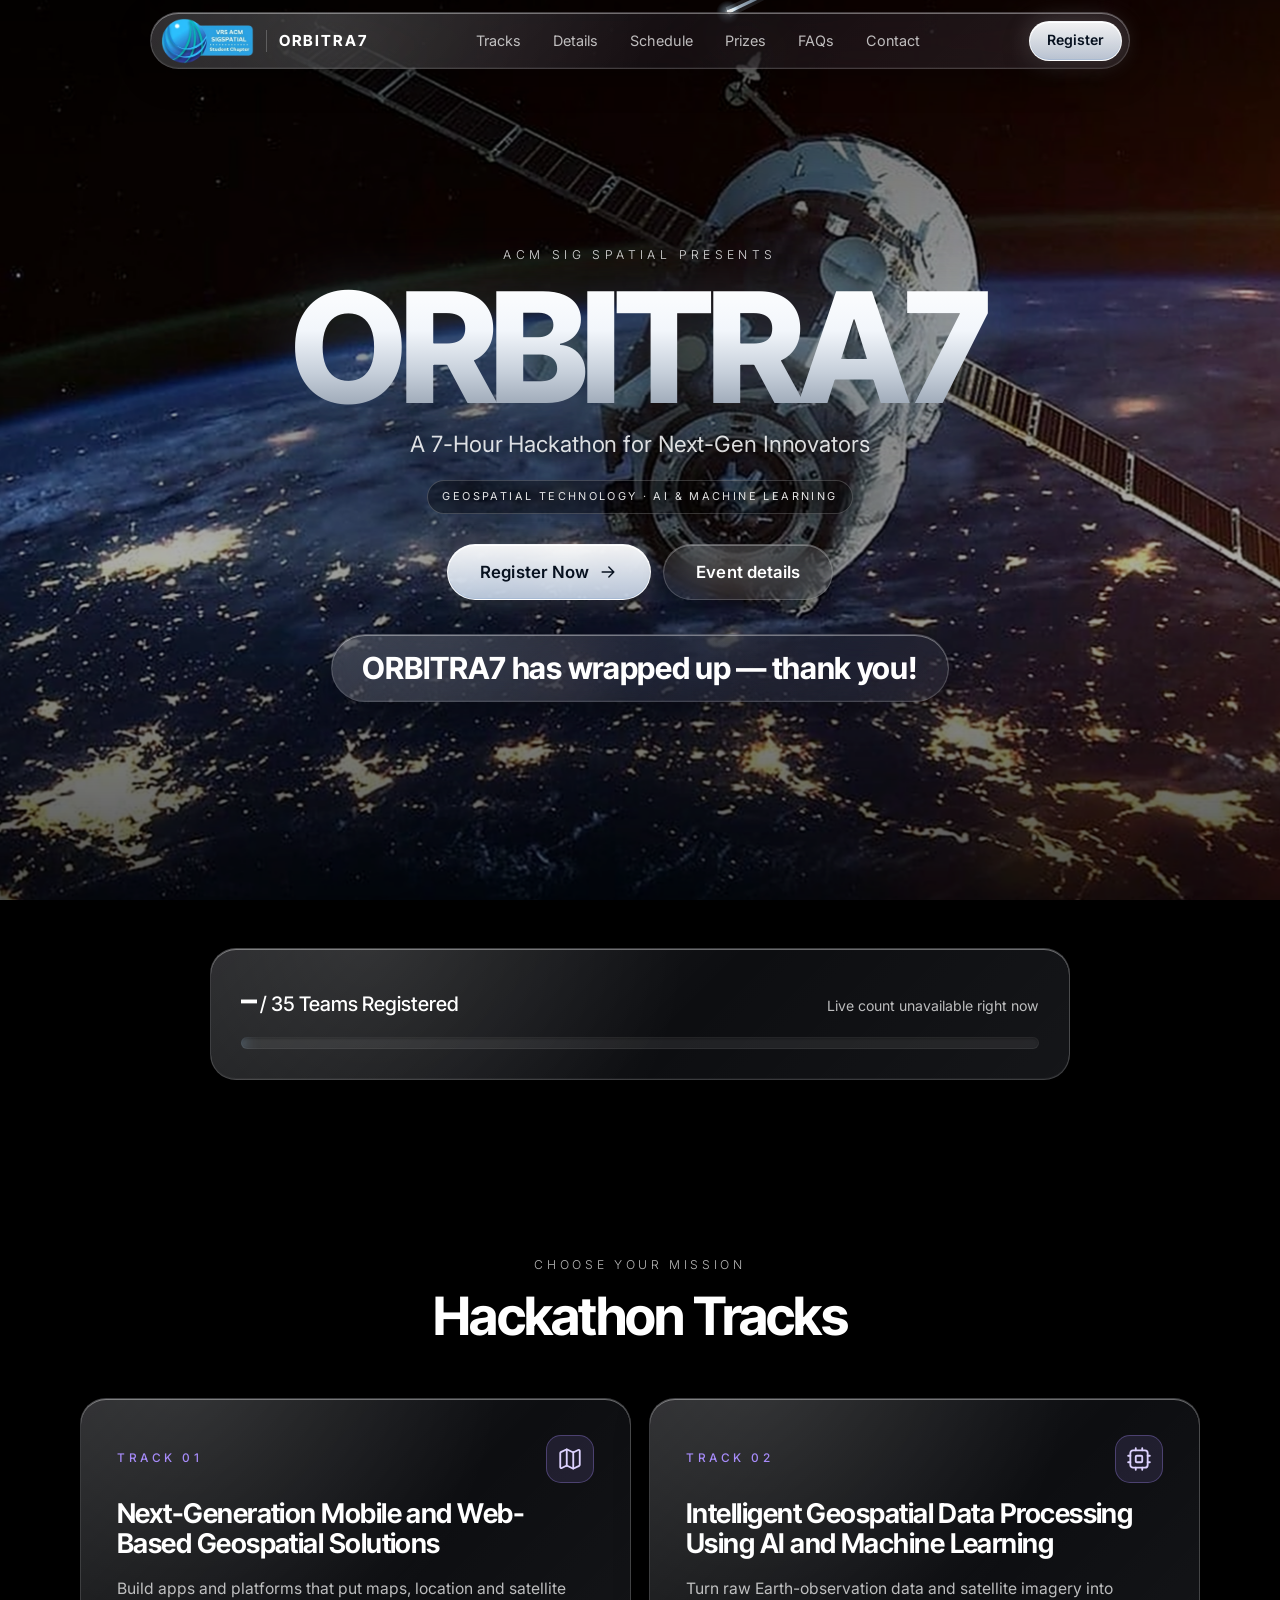
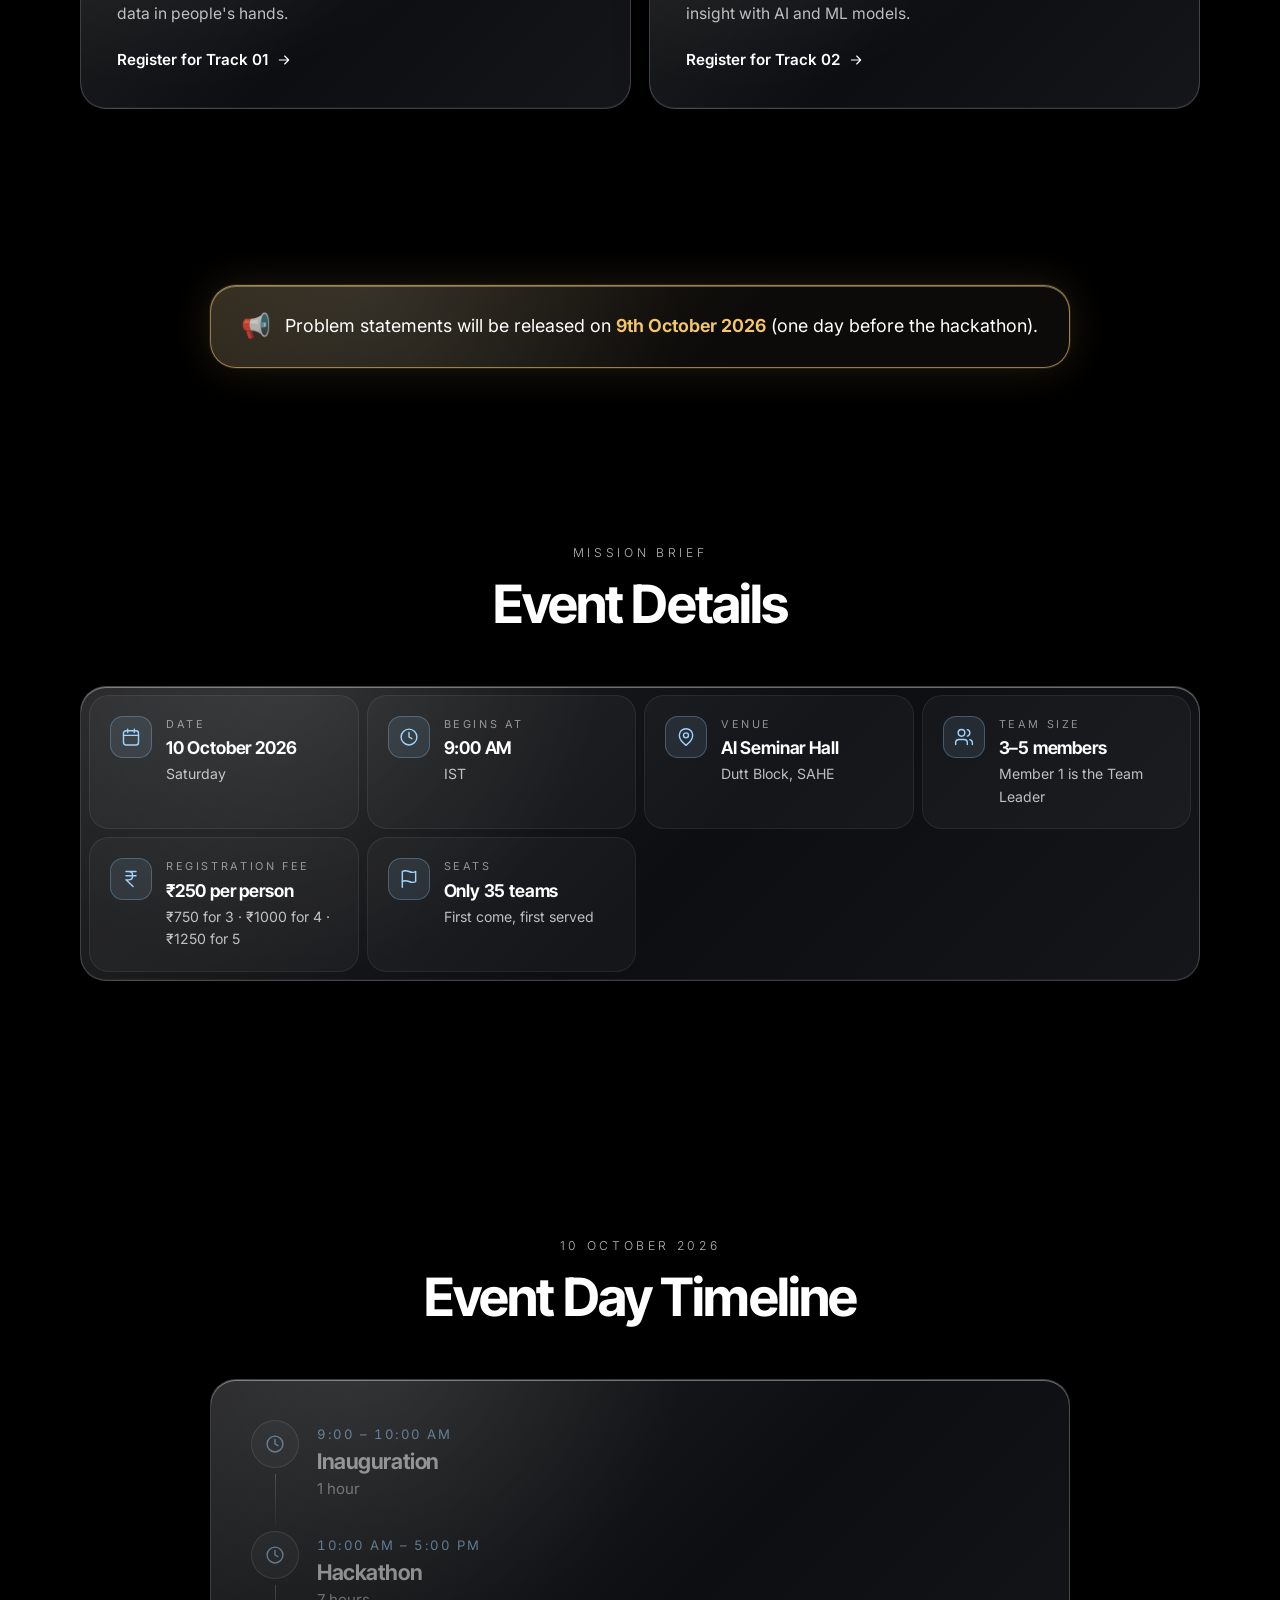
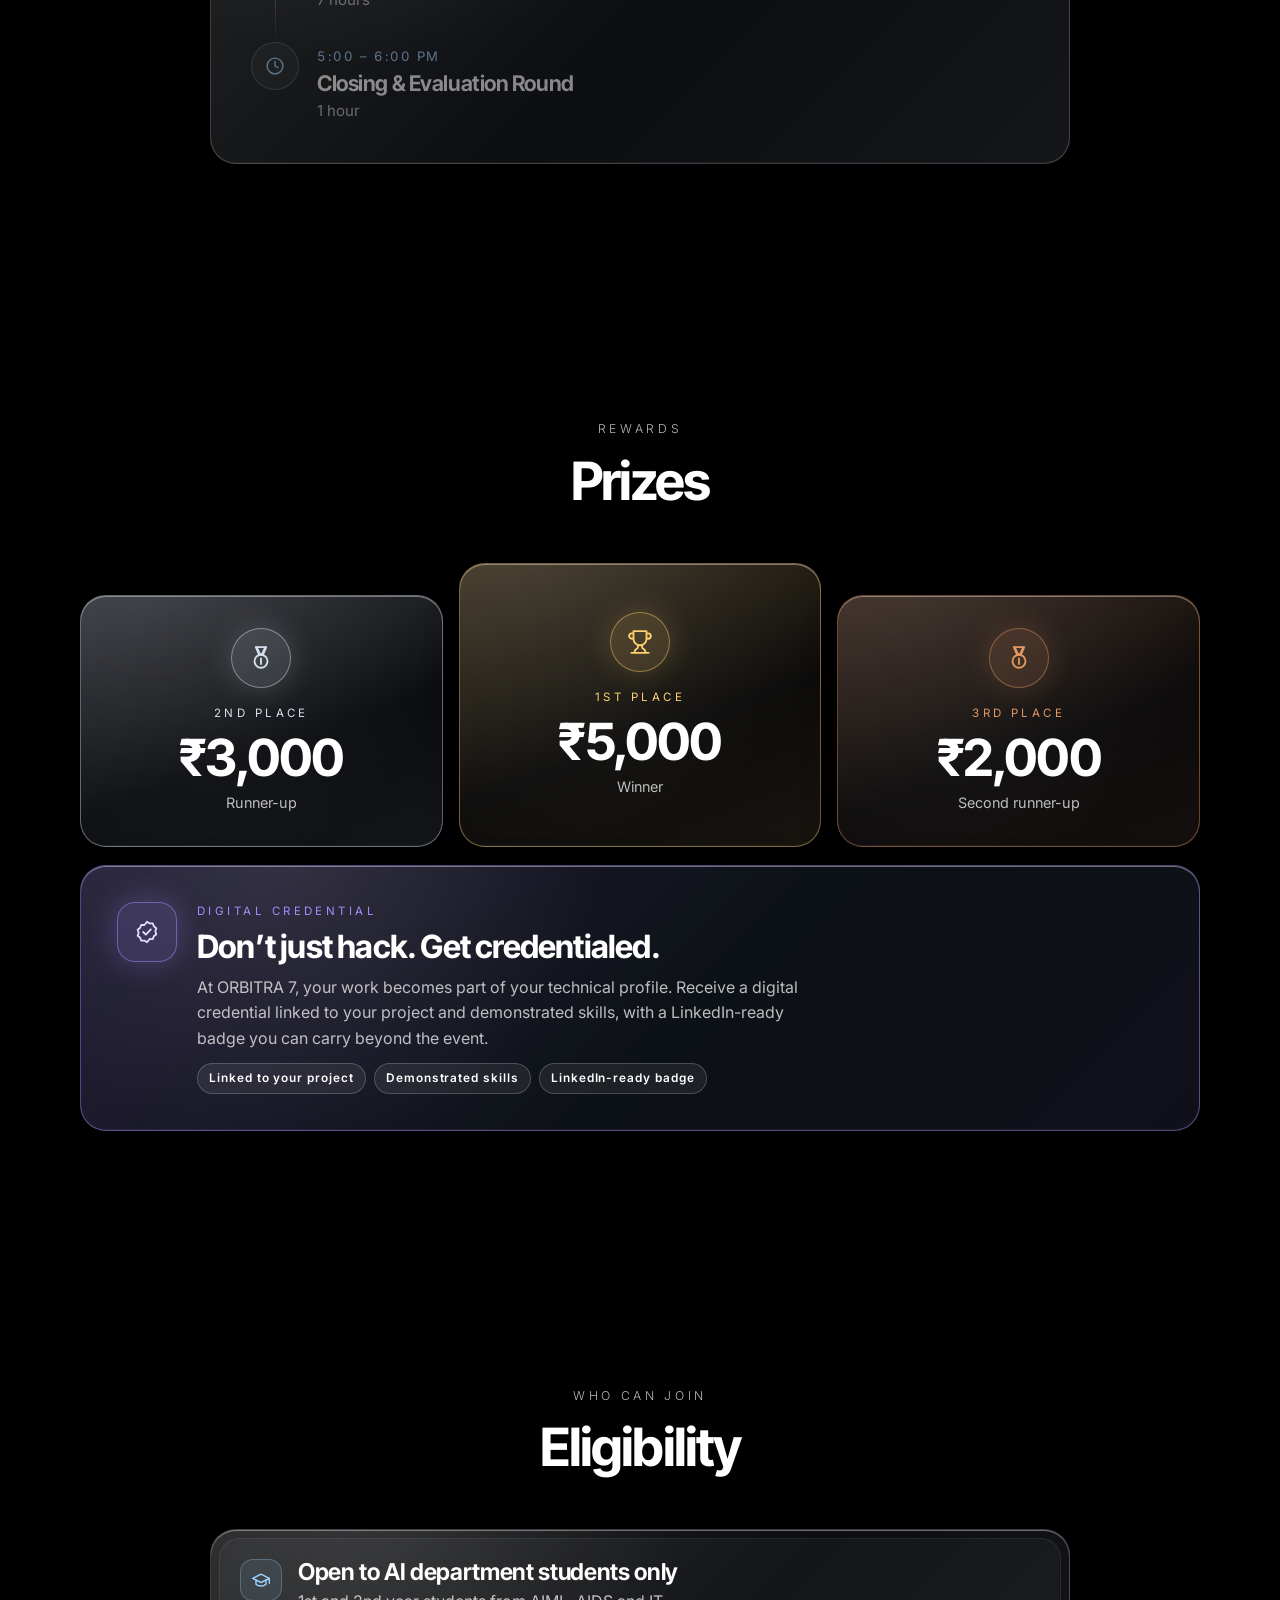
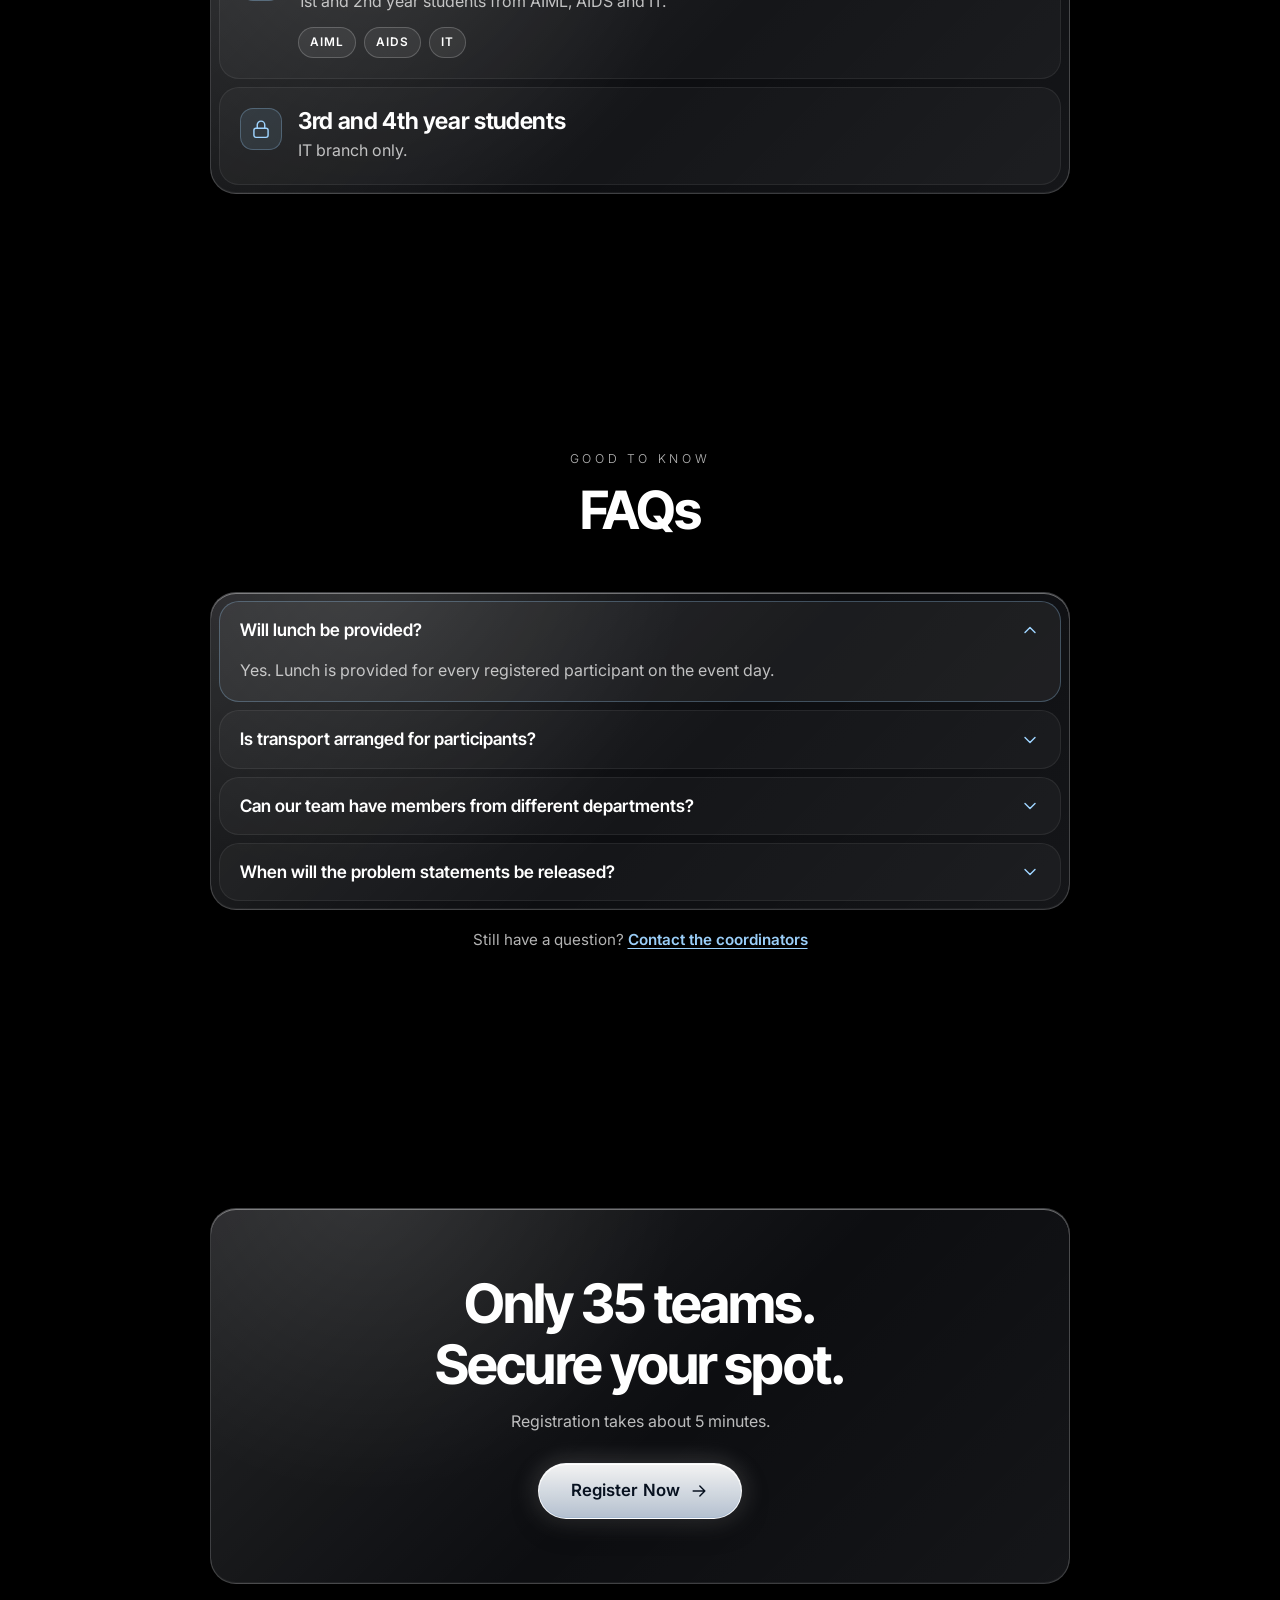
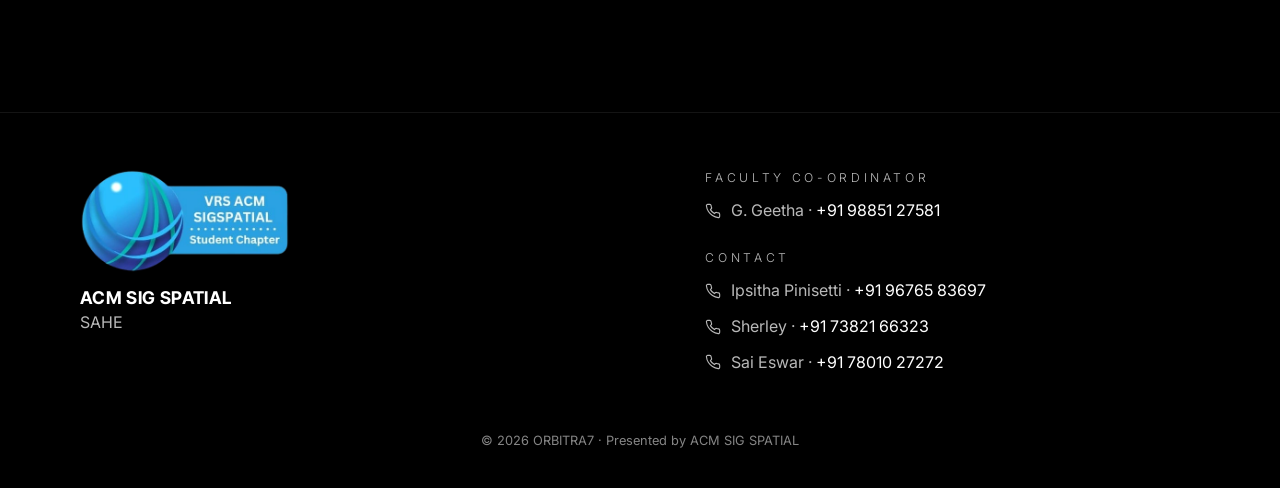
==== commit 755ebfab: "Add files via upload" ====
--- a/index.html
+++ b/index.html
@@ -8,26 +8,26 @@
   <meta name="theme-color" content="#000000">
   <meta property="og:title" content="ORBITRA7 · 7-Hour Geospatial Hackathon">
   <meta property="og:description" content="Geospatial Technology · AI &amp; Machine Learning. 10 October 2026. Only 35 teams — secure your spot.">
-  <meta property="og:image" content="assets/img/bg-launch.webp">
+  <meta property="og:image" content="assets/img/bg-orbit.webp">
   <link rel="icon" href="data:image/svg+xml,%3Csvg xmlns='http://www.w3.org/2000/svg' viewBox='0 0 32 32'%3E%3Ccircle cx='16' cy='16' r='15' fill='%23000'/%3E%3Cellipse cx='16' cy='16' rx='12' ry='5' fill='none' stroke='%239fd4ff' stroke-width='1.6' transform='rotate(-25 16 16)'/%3E%3Ccircle cx='16' cy='16' r='5' fill='%23fff'/%3E%3C/svg%3E">
 
   <script>document.documentElement.classList.add('js')</script>
 
   <!-- BG_HOME: preload the right size so the hero paints fast -->
-  <link rel="preload" as="image" type="image/avif" href="assets/img/bg-launch.avif" media="(min-aspect-ratio: 9/10)" fetchpriority="high">
-  <link rel="preload" as="image" type="image/avif" href="assets/img/bg-launch-m.avif" media="(max-aspect-ratio: 9/10)" fetchpriority="high">
+  <link rel="preload" as="image" type="image/avif" href="assets/img/bg-orbit.avif" media="(min-aspect-ratio: 9/10)" fetchpriority="high">
+  <link rel="preload" as="image" type="image/avif" href="assets/img/bg-orbit-m.avif" media="(max-aspect-ratio: 9/10)" fetchpriority="high">
 
   <link rel="preconnect" href="https://fonts.googleapis.com">
   <link rel="preconnect" href="https://fonts.gstatic.com" crossorigin>
   <link rel="stylesheet" href="https://fonts.googleapis.com/css2?family=Inter+Tight:wght@500..800&family=Inter:wght@300..700&display=swap" media="print" onload="this.media='all'">
   <noscript><link rel="stylesheet" href="https://fonts.googleapis.com/css2?family=Inter+Tight:wght@500..800&family=Inter:wght@300..700&display=swap"></noscript>
 
-  <link rel="stylesheet" href="assets/css/style.css">
+  <link rel="stylesheet" href="assets/css/style.css?v=2026-10-04c">
   <link rel="prefetch" href="register.html">
 
-  <script src="assets/js/config.js" defer></script>
-  <script src="assets/js/common.js" defer></script>
-  <script src="assets/js/home.js" defer></script>
+  <script src="assets/js/config.js?v=2026-10-04c" defer></script>
+  <script src="assets/js/common.js?v=2026-10-04c" defer></script>
+  <script src="assets/js/home.js?v=2026-10-04c" defer></script>
 </head>
 <body>
   <svg width="0" height="0" style="position:absolute" aria-hidden="true">
@@ -49,14 +49,14 @@
     <symbol id="i-phone" viewBox="0 0 24 24"><path d="M22 16.92v3a2 2 0 0 1-2.18 2 19.8 19.8 0 0 1-8.63-3.07 19.5 19.5 0 0 1-6-6A19.8 19.8 0 0 1 2.12 4.18 2 2 0 0 1 4.11 2h3a2 2 0 0 1 2 1.72c.13.96.36 1.9.7 2.81a2 2 0 0 1-.45 2.11L8.09 9.91a16 16 0 0 0 6 6l1.27-1.27a2 2 0 0 1 2.11-.45c.91.34 1.85.57 2.81.7A2 2 0 0 1 22 16.92z"/></symbol>
   </svg>
 
-  <!-- Background: BG_HOME (rocket launch) with Ken Burns + parallax, comets on a canvas above it -->
+  <!-- Background: BG_HOME (spacecraft in orbit) with Ken Burns + parallax, comets on a canvas above it -->
   <div class="bg bg--home" aria-hidden="true">
     <div class="bg__move" id="bg-move">
       <picture>
-        <source type="image/avif" media="(max-aspect-ratio: 9/10)" srcset="assets/img/bg-launch-m.avif">
-        <source type="image/webp" media="(max-aspect-ratio: 9/10)" srcset="assets/img/bg-launch-m.webp">
-        <source type="image/avif" srcset="assets/img/bg-launch.avif">
-        <img class="bg__img" src="assets/img/bg-launch.webp" alt="" width="1920" height="1080" fetchpriority="high" decoding="async" onload="this.classList.add('is-loaded')">
+        <source type="image/avif" media="(max-aspect-ratio: 9/10)" srcset="assets/img/bg-orbit-m.avif">
+        <source type="image/webp" media="(max-aspect-ratio: 9/10)" srcset="assets/img/bg-orbit-m.webp">
+        <source type="image/avif" srcset="assets/img/bg-orbit.avif">
+        <img class="bg__img" src="assets/img/bg-orbit.webp" alt="" width="1920" height="1003" fetchpriority="high" decoding="async" onload="this.classList.add('is-loaded')">
       </picture>
     </div>
     <div class="bg__shade"></div>
--- a/assets/css/style.css
+++ b/assets/css/style.css
@@ -111,7 +111,7 @@
 .js .bg__img.is-loaded { opacity: 1; }
 
 .bg--home .bg__img {
-  object-position: 50% 50%;
+  object-position: 68% 50%;
   animation: kenburns 36s ease-in-out infinite alternate;
 }
 @media (max-aspect-ratio: 9/10) { .bg--home .bg__img { object-position: 50% 50%; } }
@@ -142,6 +142,20 @@
     rgba(0, 0, 0, .18) 62%,
     rgba(0, 0, 0, .62) 100%);
 }
+/* soft shadow just behind the hero text, so it stays readable over the bright spacecraft */
+.bg--home .bg__shade {
+  background:
+    radial-gradient(ellipse 46% 34% at 50% 40%, rgba(0, 0, 0, .42), rgba(0, 0, 0, .18) 60%, transparent 100%),
+    linear-gradient(180deg, rgba(0, 0, 0, .58) 0%, rgba(0, 0, 0, .12) 32%, rgba(0, 0, 0, .18) 62%, rgba(0, 0, 0, .62) 100%);
+}
+@media (max-aspect-ratio: 9/10) {
+  .bg--home .bg__shade {
+    background:
+      radial-gradient(ellipse 80% 30% at 50% 40%, rgba(0, 0, 0, .48), rgba(0, 0, 0, .2) 60%, transparent 100%),
+      linear-gradient(180deg, rgba(0, 0, 0, .58) 0%, rgba(0, 0, 0, .12) 32%, rgba(0, 0, 0, .18) 62%, rgba(0, 0, 0, .62) 100%);
+  }
+}
+.title { filter: drop-shadow(0 6px 34px rgba(159, 212, 255, .22)) drop-shadow(0 2px 10px rgba(0, 0, 0, .55)); }
 .bg--register .bg__shade {
   background: linear-gradient(180deg, rgba(0, 0, 0, .5) 0%, rgba(0, 0, 0, .06) 28%, rgba(0, 0, 0, .1) 68%, rgba(0, 0, 0, .55) 100%);
 }
@@ -397,9 +411,8 @@
   min-height: 100vh;
   min-height: 100svh;
   display: grid;
-  place-items: start center;
-  /* leave the top of the screen clear so the rocket and its flame show above the title */
-  padding: calc(clamp(250px, 37svh, 400px) + env(safe-area-inset-top, 0px)) var(--gutter) 56px;
+  place-items: center;
+  padding: calc(104px + env(safe-area-inset-top, 0px)) var(--gutter) 56px;
   text-align: center;
 }
 .hero__inner { display: grid; justify-items: center; width: 100%; max-width: 980px; }
@@ -650,6 +663,30 @@
   .prize--gold { order: 2; padding-block: 48px; }
   .prize--bronze { order: 3; }
 }
+
+/* digital credential card (under the prizes) */
+.cred {
+  display: flex; gap: 20px; align-items: flex-start;
+  margin-top: 18px;
+  padding: clamp(24px, 4vw, 36px);
+  border-color: rgba(167, 139, 250, .45);
+  background:
+    linear-gradient(135deg, rgba(167, 139, 250, .2), rgba(159, 212, 255, .06) 55%, rgba(167, 139, 250, .08)),
+    rgba(12, 16, 26, .32);
+}
+.cred__icon {
+  display: grid; place-items: center; flex: none;
+  width: 60px; height: 60px;
+  border-radius: 18px;
+  background: rgba(167, 139, 250, .16);
+  border: 1px solid rgba(167, 139, 250, .5);
+  color: #e3dbff;
+  box-shadow: 0 0 30px rgba(167, 139, 250, .3);
+}
+.cred__tag { font-size: .72rem; letter-spacing: .3em; text-transform: uppercase; color: var(--violet); }
+.cred__title { margin: 8px 0 10px; font-size: clamp(1.45rem, 3.6vw, 2rem); font-weight: 700; letter-spacing: -.025em; }
+.cred__body > p:not(.cred__tag) { max-width: 62ch; }
+@media (max-width: 560px) { .cred { flex-direction: column; } }
 
 /* ---------- Eligibility ---------- */
 .elig { display: grid; gap: 8px; padding: 8px; }
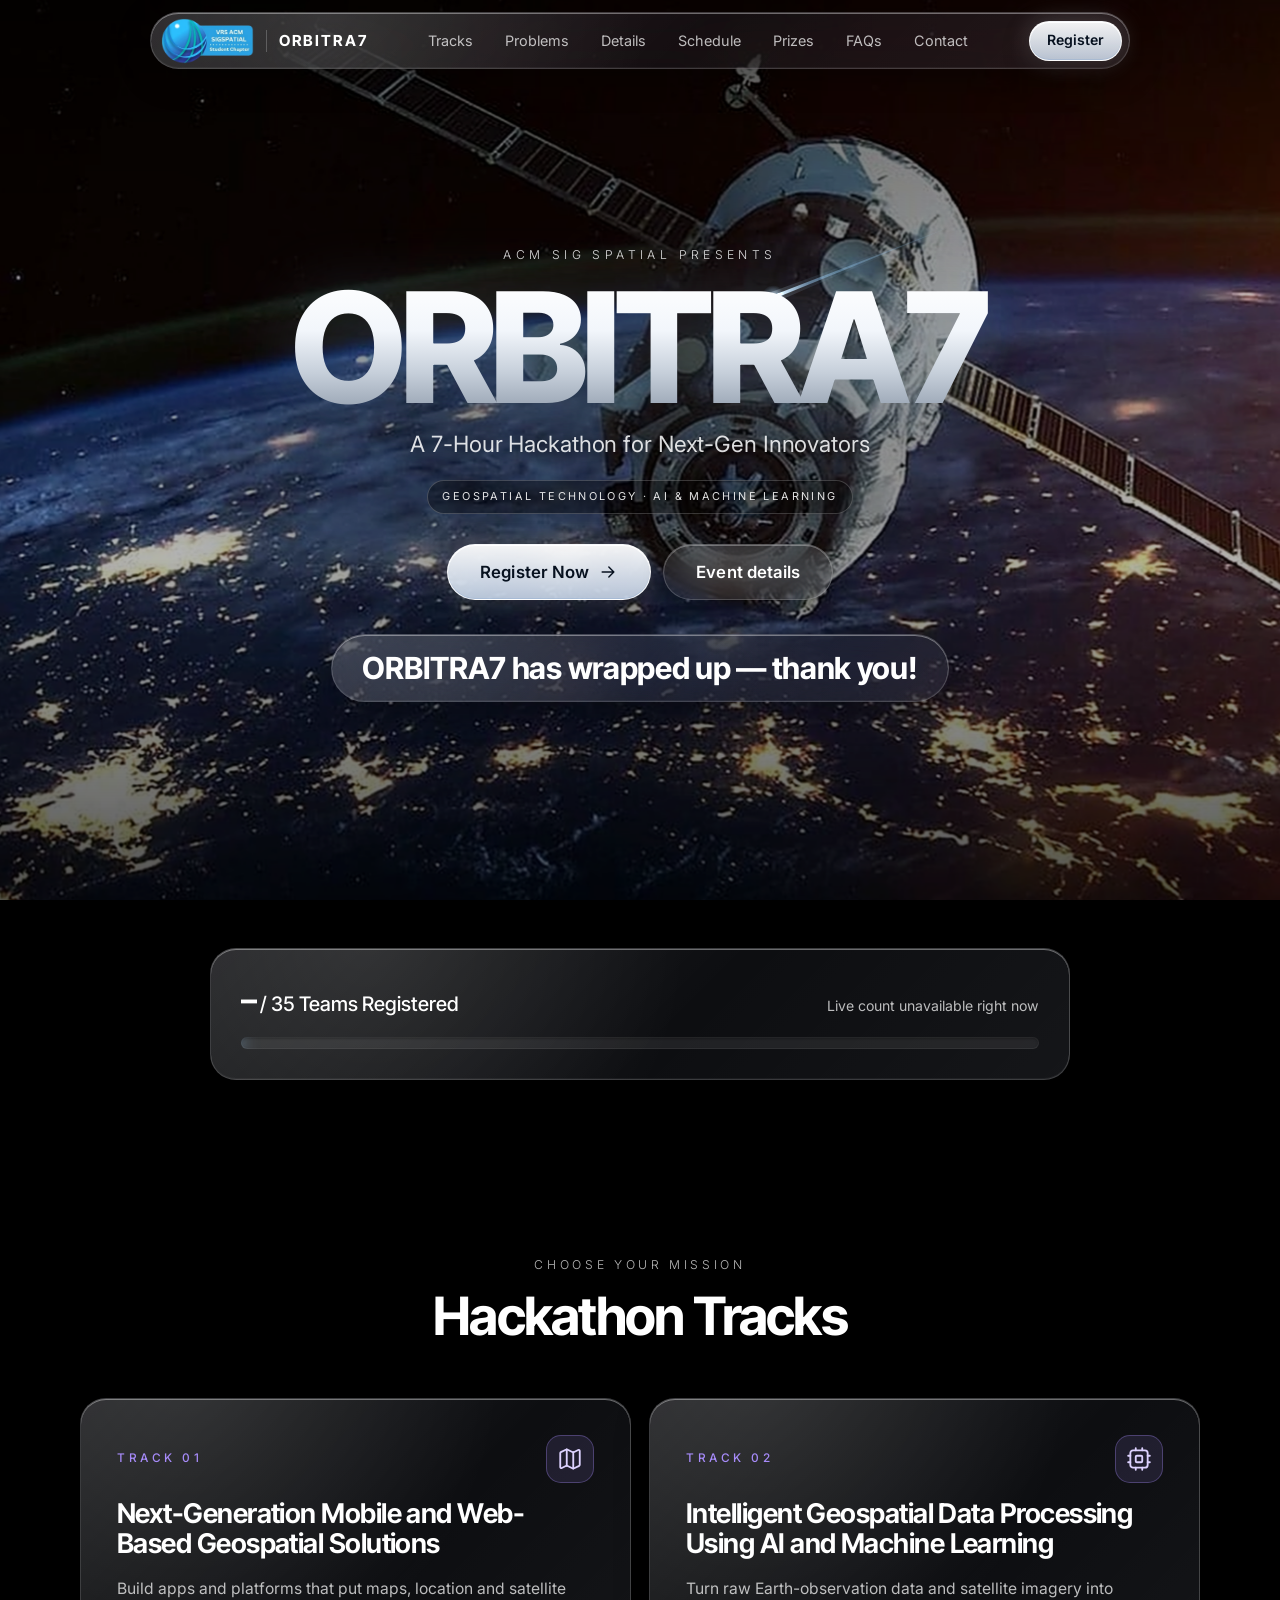
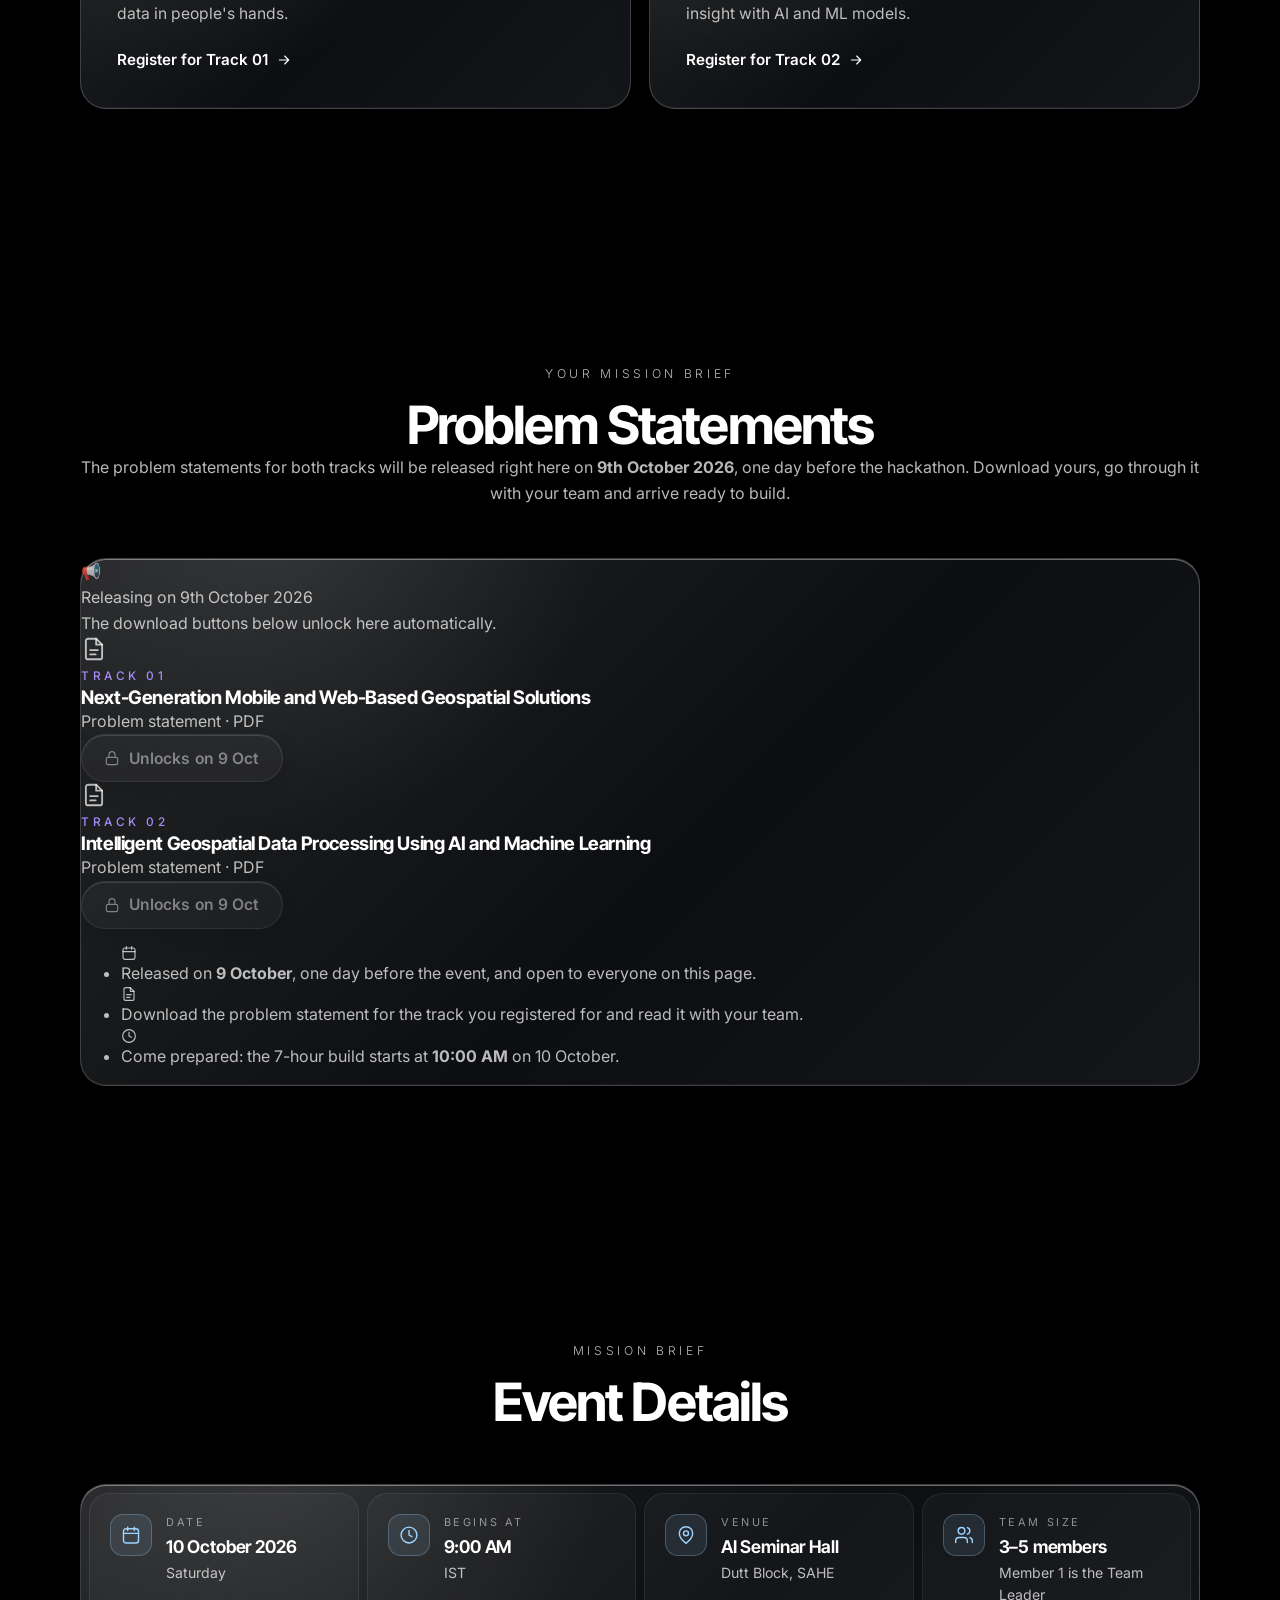
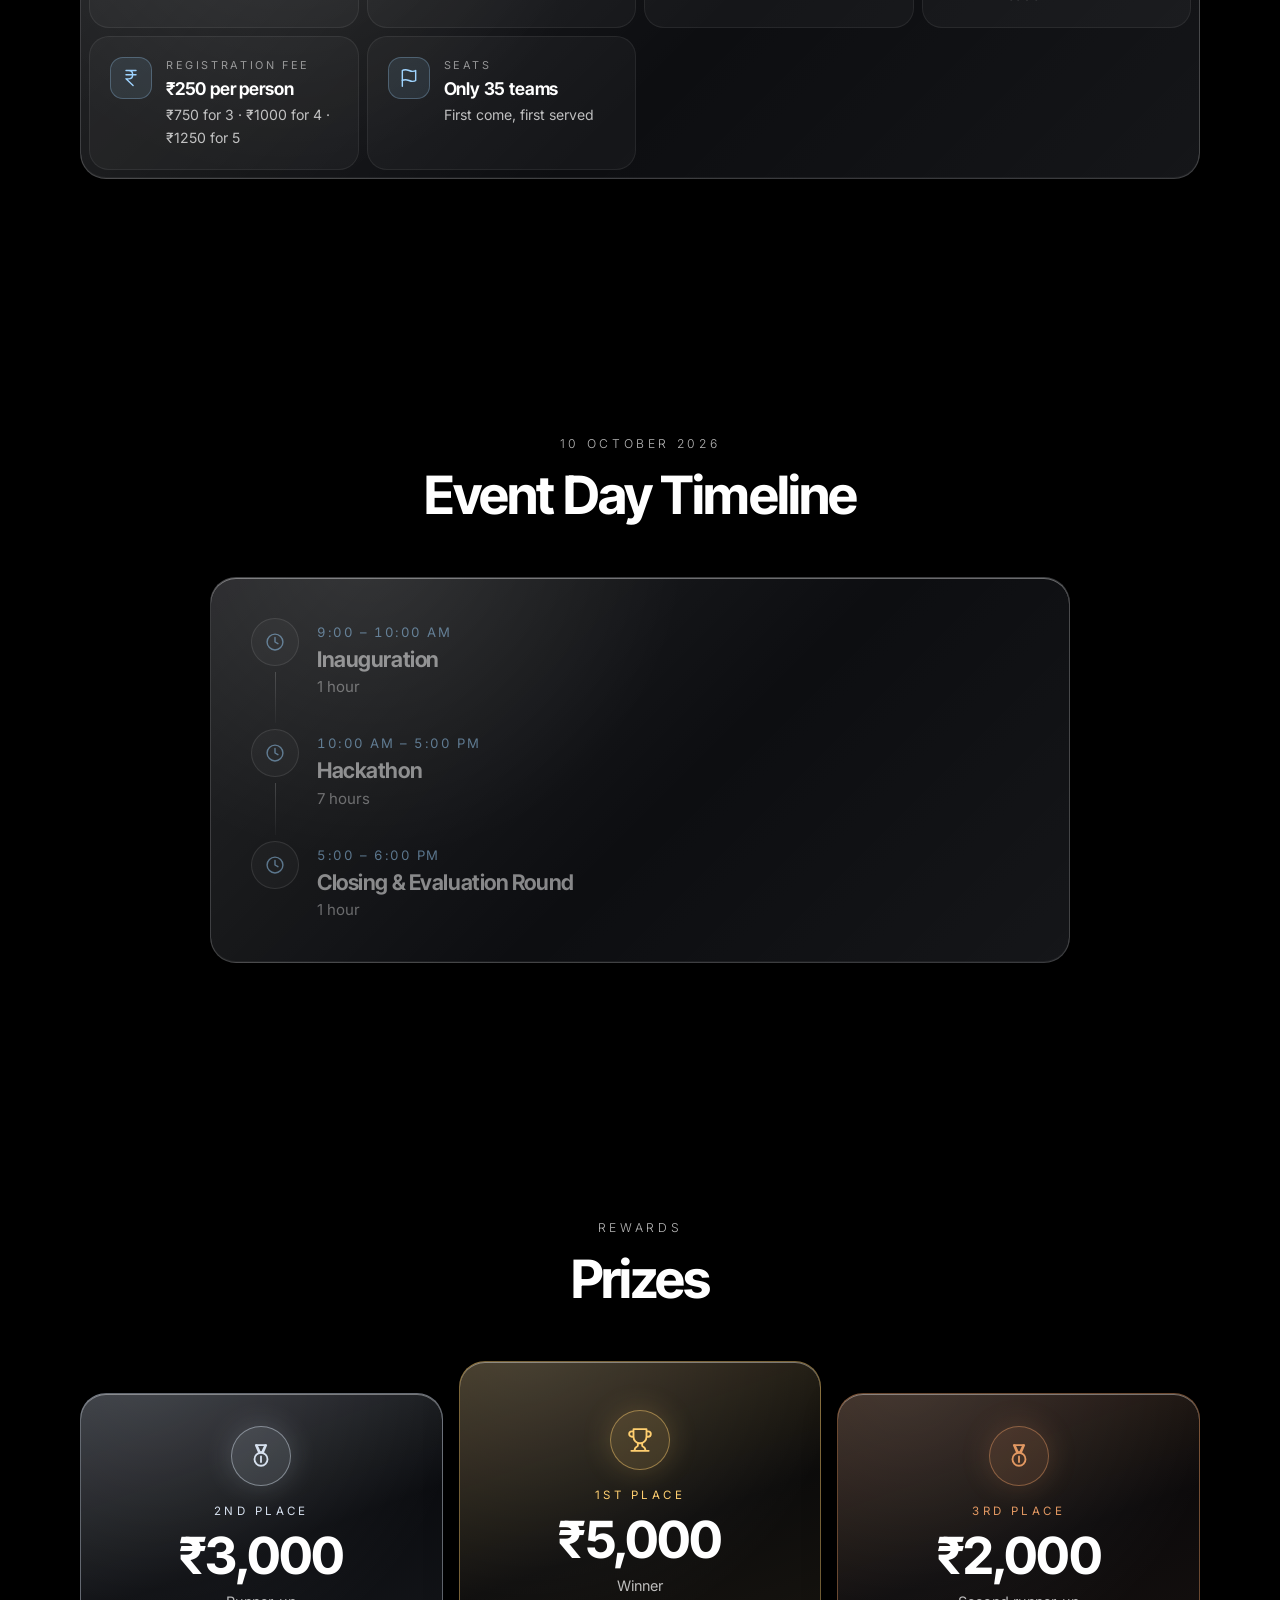
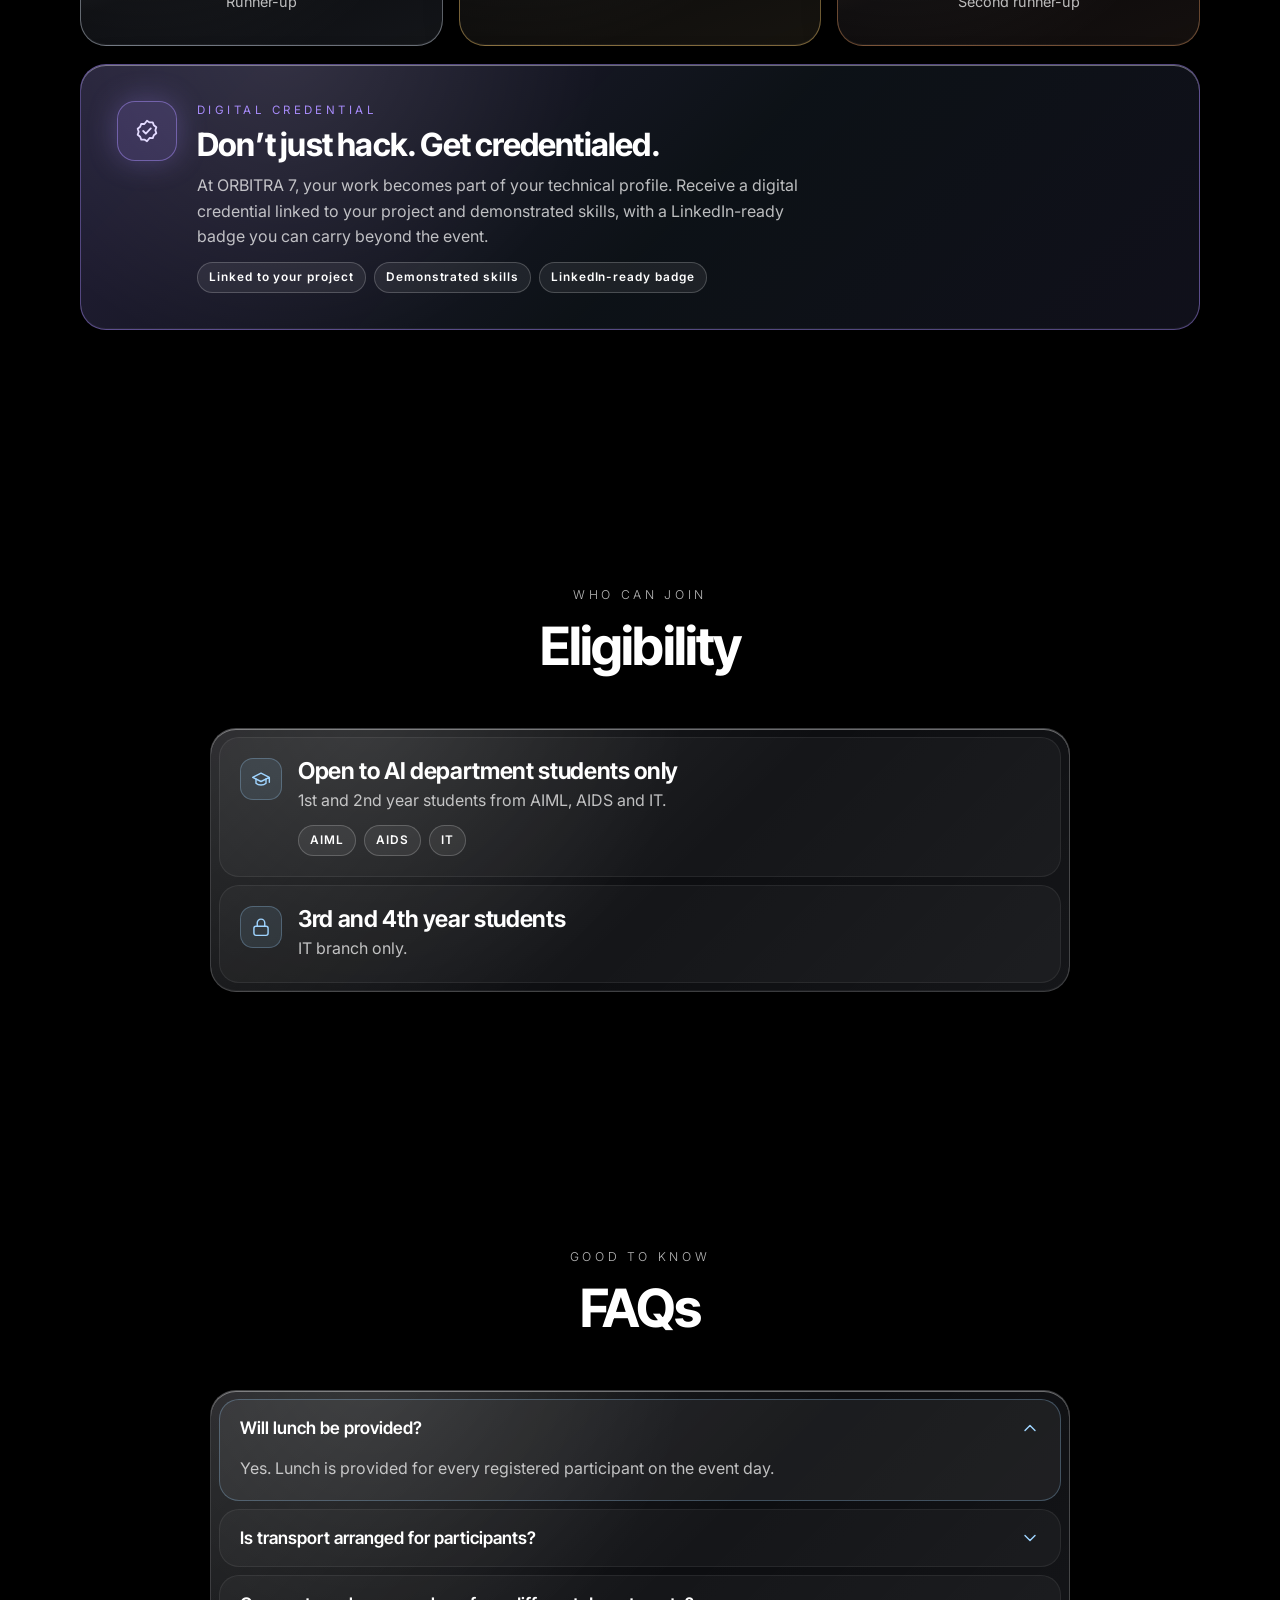
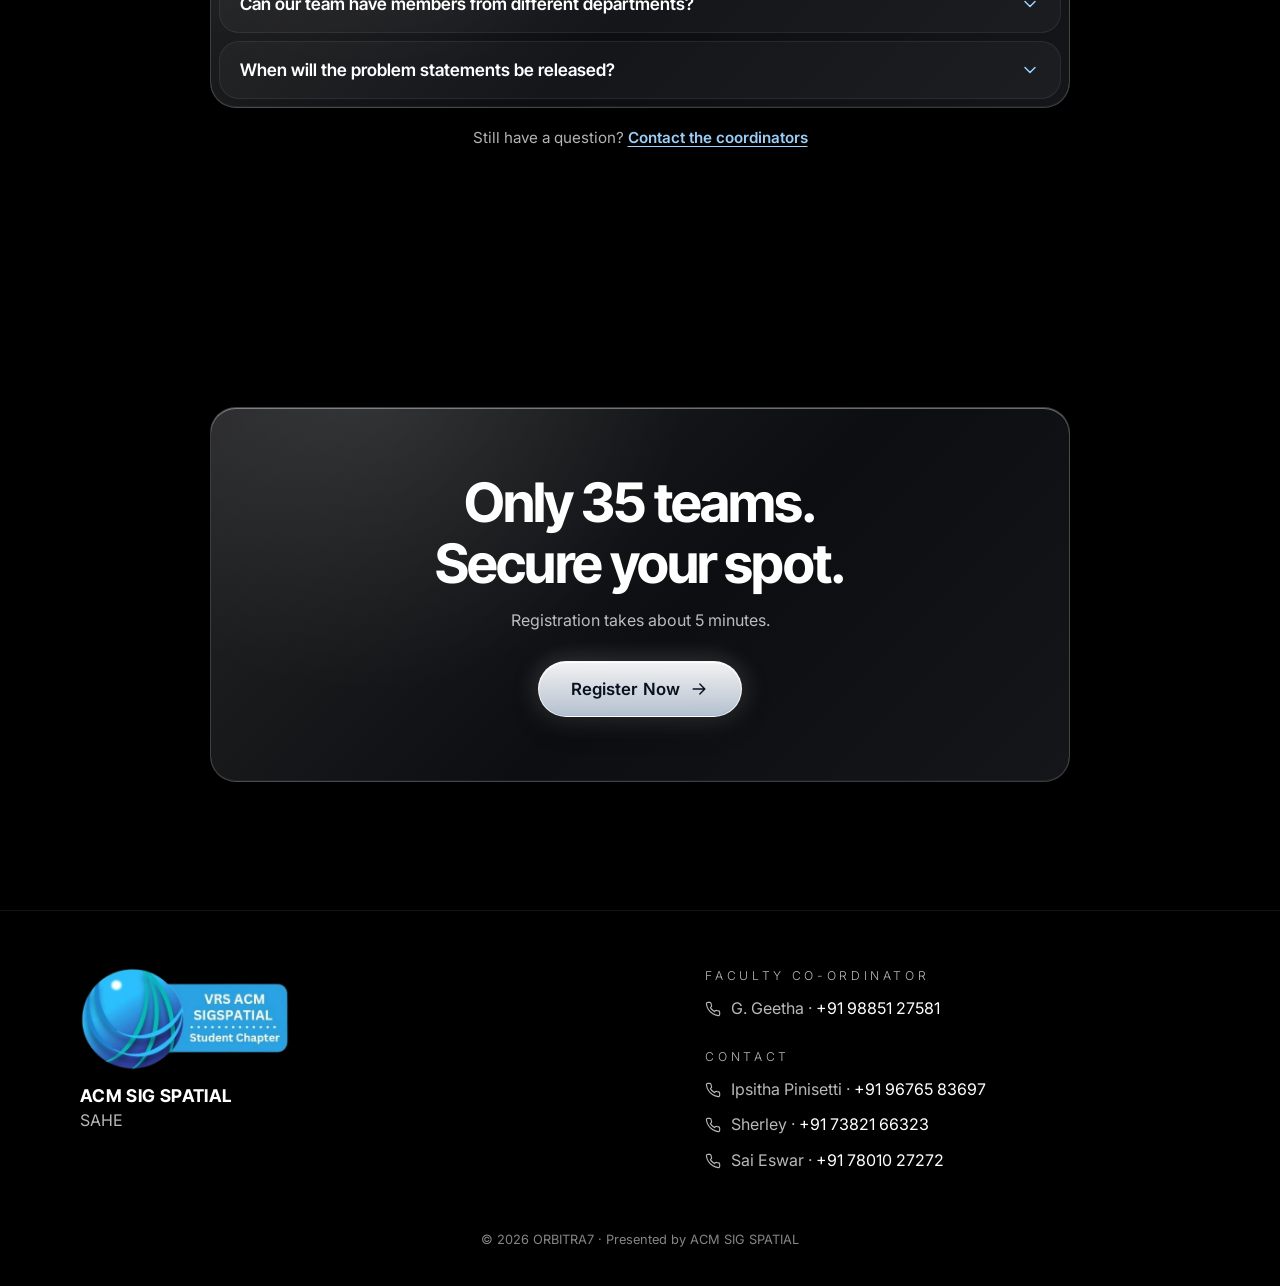
==== commit f1087651: "Add files via upload" ====
--- a/index.html
+++ b/index.html
@@ -22,12 +22,12 @@
   <link rel="stylesheet" href="https://fonts.googleapis.com/css2?family=Inter+Tight:wght@500..800&family=Inter:wght@300..700&display=swap" media="print" onload="this.media='all'">
   <noscript><link rel="stylesheet" href="https://fonts.googleapis.com/css2?family=Inter+Tight:wght@500..800&family=Inter:wght@300..700&display=swap"></noscript>
 
-  <link rel="stylesheet" href="assets/css/style.css?v=2026-10-04c">
+  <link rel="stylesheet" href="assets/css/style.css?v=2026-10-04d">
   <link rel="prefetch" href="register.html">
 
-  <script src="assets/js/config.js?v=2026-10-04c" defer></script>
-  <script src="assets/js/common.js?v=2026-10-04c" defer></script>
-  <script src="assets/js/home.js?v=2026-10-04c" defer></script>
+  <script src="assets/js/config.js?v=2026-10-04d" defer></script>
+  <script src="assets/js/common.js?v=2026-10-04d" defer></script>
+  <script src="assets/js/home.js?v=2026-10-04d" defer></script>
 </head>
 <body>
   <svg width="0" height="0" style="position:absolute" aria-hidden="true">
@@ -45,6 +45,8 @@
     <symbol id="i-medal" viewBox="0 0 24 24"><path d="M7.2 2h9.6L14 8.5h-4z"/><path d="M8 2l3 6.5M16 2l-3 6.5"/><circle cx="12" cy="15" r="6"/><path d="M12 12.5v5"/></symbol>
     <symbol id="i-cap" viewBox="0 0 24 24"><path d="M22 10v6M2 10l10-5 10 5-10 5z"/><path d="M6 12v5c3 3 9 3 12 0v-5"/></symbol>
     <symbol id="i-chevron" viewBox="0 0 24 24"><path d="m6 9 6 6 6-6"/></symbol>
+    <symbol id="i-file" viewBox="0 0 24 24"><path d="M14 2.5H6.5a2 2 0 0 0-2 2v15a2 2 0 0 0 2 2h11a2 2 0 0 0 2-2V8z"/><path d="M14 2.5V8h5.5M8.5 13h7M8.5 17h5"/></symbol>
+    <symbol id="i-download" viewBox="0 0 24 24"><path d="M21 15v4a2 2 0 0 1-2 2H5a2 2 0 0 1-2-2v-4M7 10l5 5 5-5M12 15V3"/></symbol>
     <symbol id="i-lock" viewBox="0 0 24 24"><rect x="3.5" y="11" width="17" height="11" rx="2.5"/><path d="M7.5 11V7a4.5 4.5 0 0 1 9 0v4"/></symbol>
     <symbol id="i-phone" viewBox="0 0 24 24"><path d="M22 16.92v3a2 2 0 0 1-2.18 2 19.8 19.8 0 0 1-8.63-3.07 19.5 19.5 0 0 1-6-6A19.8 19.8 0 0 1 2.12 4.18 2 2 0 0 1 4.11 2h3a2 2 0 0 1 2 1.72c.13.96.36 1.9.7 2.81a2 2 0 0 1-.45 2.11L8.09 9.91a16 16 0 0 0 6 6l1.27-1.27a2 2 0 0 1 2.11-.45c.91.34 1.85.57 2.81.7A2 2 0 0 1 22 16.92z"/></symbol>
   </svg>
@@ -74,6 +76,7 @@
       </a>
       <ul class="nav__links">
         <li><a href="#tracks">Tracks</a></li>
+        <li><a href="#problems">Problems</a></li>
         <li><a href="#details">Details</a></li>
         <li><a href="#timeline">Schedule</a></li>
         <li><a href="#prizes">Prizes</a></li>
@@ -165,12 +168,48 @@
       </div>
     </section>
 
-    <!-- Notice -->
-    <section class="section--tight" aria-label="Notice">
-      <div class="wrap wrap--narrow">
-        <div class="notice glass reveal" role="note">
-          <span class="notice__emoji" aria-hidden="true">📢</span>
-          <p>Problem statements will be released on <strong>9th October 2026</strong> (one day before the hackathon).</p>
+    <!-- Problem statements -->
+    <section class="section" id="problems" aria-labelledby="ps-title">
+      <div class="wrap">
+        <header class="section__head reveal">
+          <p class="eyebrow">Your mission brief</p>
+          <h2 class="h2" id="ps-title">Problem Statements</h2>
+          <p class="section__lead">The problem statements for both tracks will be released right here on <strong>9th October 2026</strong>, one day before the hackathon. Download yours, go through it with your team and arrive ready to build.</p>
+        </header>
+        <div class="ps glass reveal" data-sheen>
+          <div class="ps__status" id="ps-status" role="status">
+            <span class="ps__status-icon" aria-hidden="true">📢</span>
+            <div>
+              <p class="ps__status-title" id="ps-status-title">Releasing on 9th October 2026</p>
+              <p class="ps__status-sub" id="ps-status-sub">The download buttons below unlock here automatically.</p>
+            </div>
+            <span class="chip ps__countdown" id="ps-countdown" hidden></span>
+          </div>
+          <div class="ps__grid">
+          <article class="ps__card" data-ps-track="1">
+            <div class="ps__card-top">
+              <span class="ps__file"><svg class="icon icon--lg" aria-hidden="true"><use href="#i-file"/></svg></span>
+              <span class="track__num">Track 01</span>
+            </div>
+            <h3 class="ps__title">Next-Generation Mobile and Web-Based Geospatial Solutions</h3>
+            <p class="ps__meta" data-ps-meta>Problem statement · PDF</p>
+            <span class="btn ps__btn is-locked" data-ps-btn aria-disabled="true"><svg class="icon icon--sm" aria-hidden="true"><use href="#i-lock"/></svg><span data-label>Unlocks on 9 Oct</span></span>
+          </article>
+          <article class="ps__card" data-ps-track="2">
+            <div class="ps__card-top">
+              <span class="ps__file"><svg class="icon icon--lg" aria-hidden="true"><use href="#i-file"/></svg></span>
+              <span class="track__num">Track 02</span>
+            </div>
+            <h3 class="ps__title">Intelligent Geospatial Data Processing Using AI and Machine Learning</h3>
+            <p class="ps__meta" data-ps-meta>Problem statement · PDF</p>
+            <span class="btn ps__btn is-locked" data-ps-btn aria-disabled="true"><svg class="icon icon--sm" aria-hidden="true"><use href="#i-lock"/></svg><span data-label>Unlocks on 9 Oct</span></span>
+          </article>
+          </div>
+          <ul class="ps__notes">
+            <li><svg class="icon icon--sm" aria-hidden="true"><use href="#i-calendar"/></svg><span>Released on <strong>9 October</strong>, one day before the event, and open to everyone on this page.</span></li>
+            <li><svg class="icon icon--sm" aria-hidden="true"><use href="#i-file"/></svg><span>Download the problem statement for the track you registered for and read it with your team.</span></li>
+            <li><svg class="icon icon--sm" aria-hidden="true"><use href="#i-clock"/></svg><span>Come prepared: the 7-hour build starts at <strong>10:00 AM</strong> on 10 October.</span></li>
+          </ul>
         </div>
       </div>
     </section>
@@ -340,7 +379,7 @@
           </details>
           <details class="faq__item">
             <summary class="faq__q"><span>When will the problem statements be released?</span><svg class="icon faq__chev" aria-hidden="true"><use href="#i-chevron"/></svg></summary>
-            <p class="faq__a">Problem statements will be revealed on 9th October 2026, one day before the event, and will be publicly accessible right here on this website. Registered teams will also be notified in the official WhatsApp group.</p>
+            <p class="faq__a">Problem statements will be revealed on 9th October 2026, one day before the event, and will be publicly accessible right here on this website in the <a href="#problems">Problem Statements</a> section. Registered teams will also be notified in the official WhatsApp group.</p>
           </details>
         </div>
         <p class="faq__more reveal">Still have a question? <a href="#contact">Contact the coordinators</a></p>
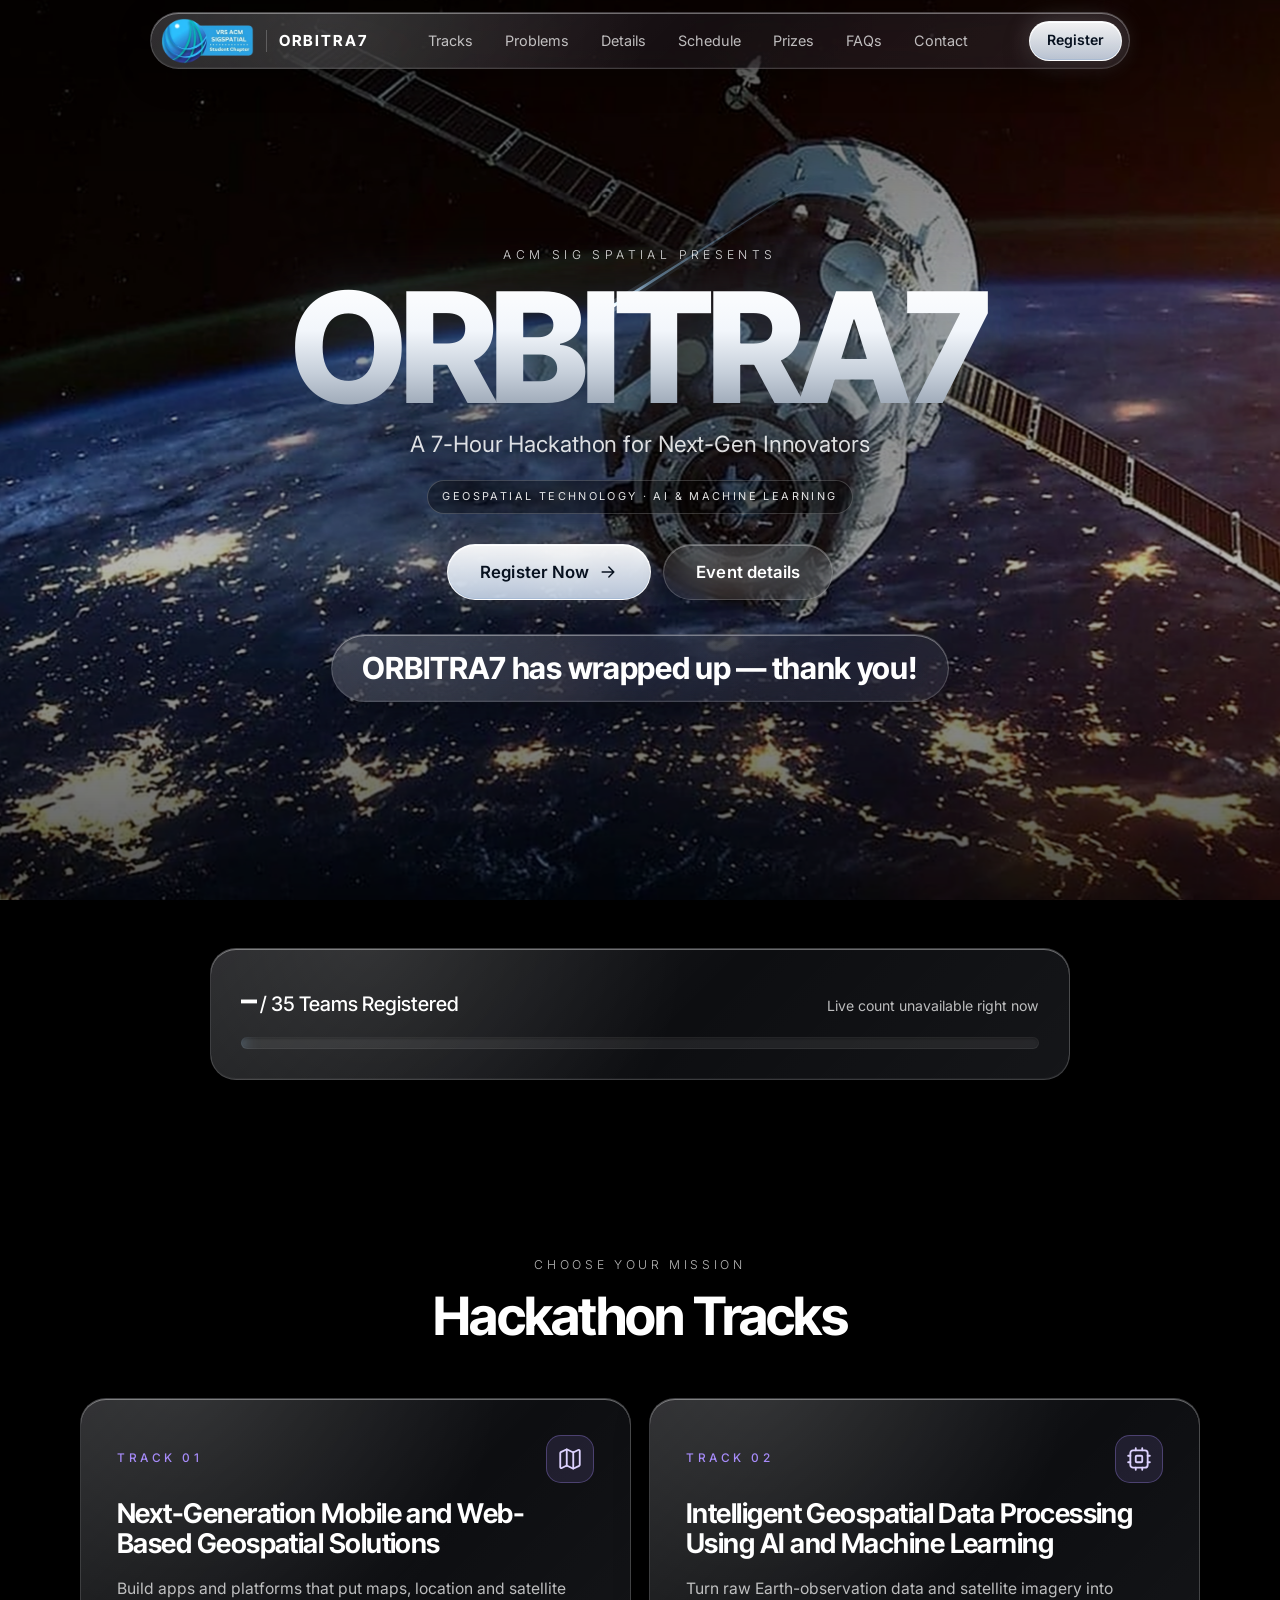
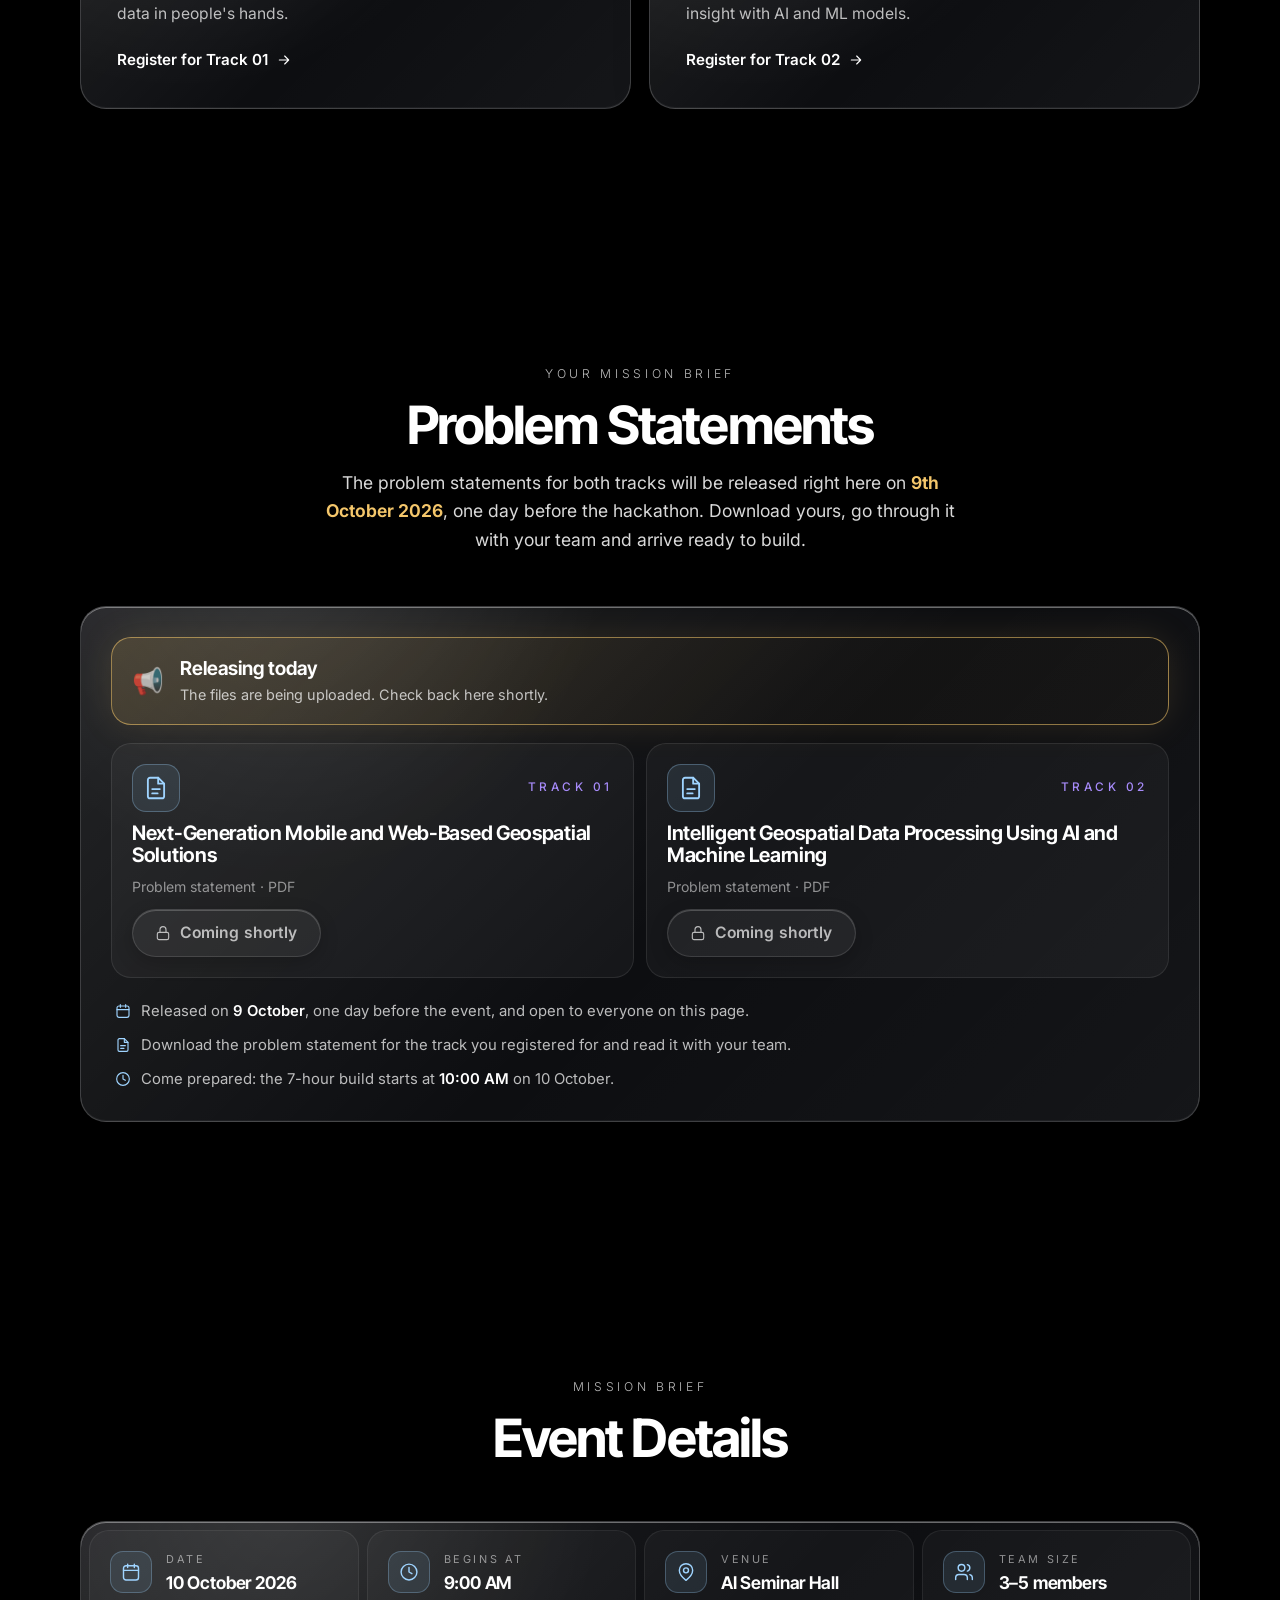
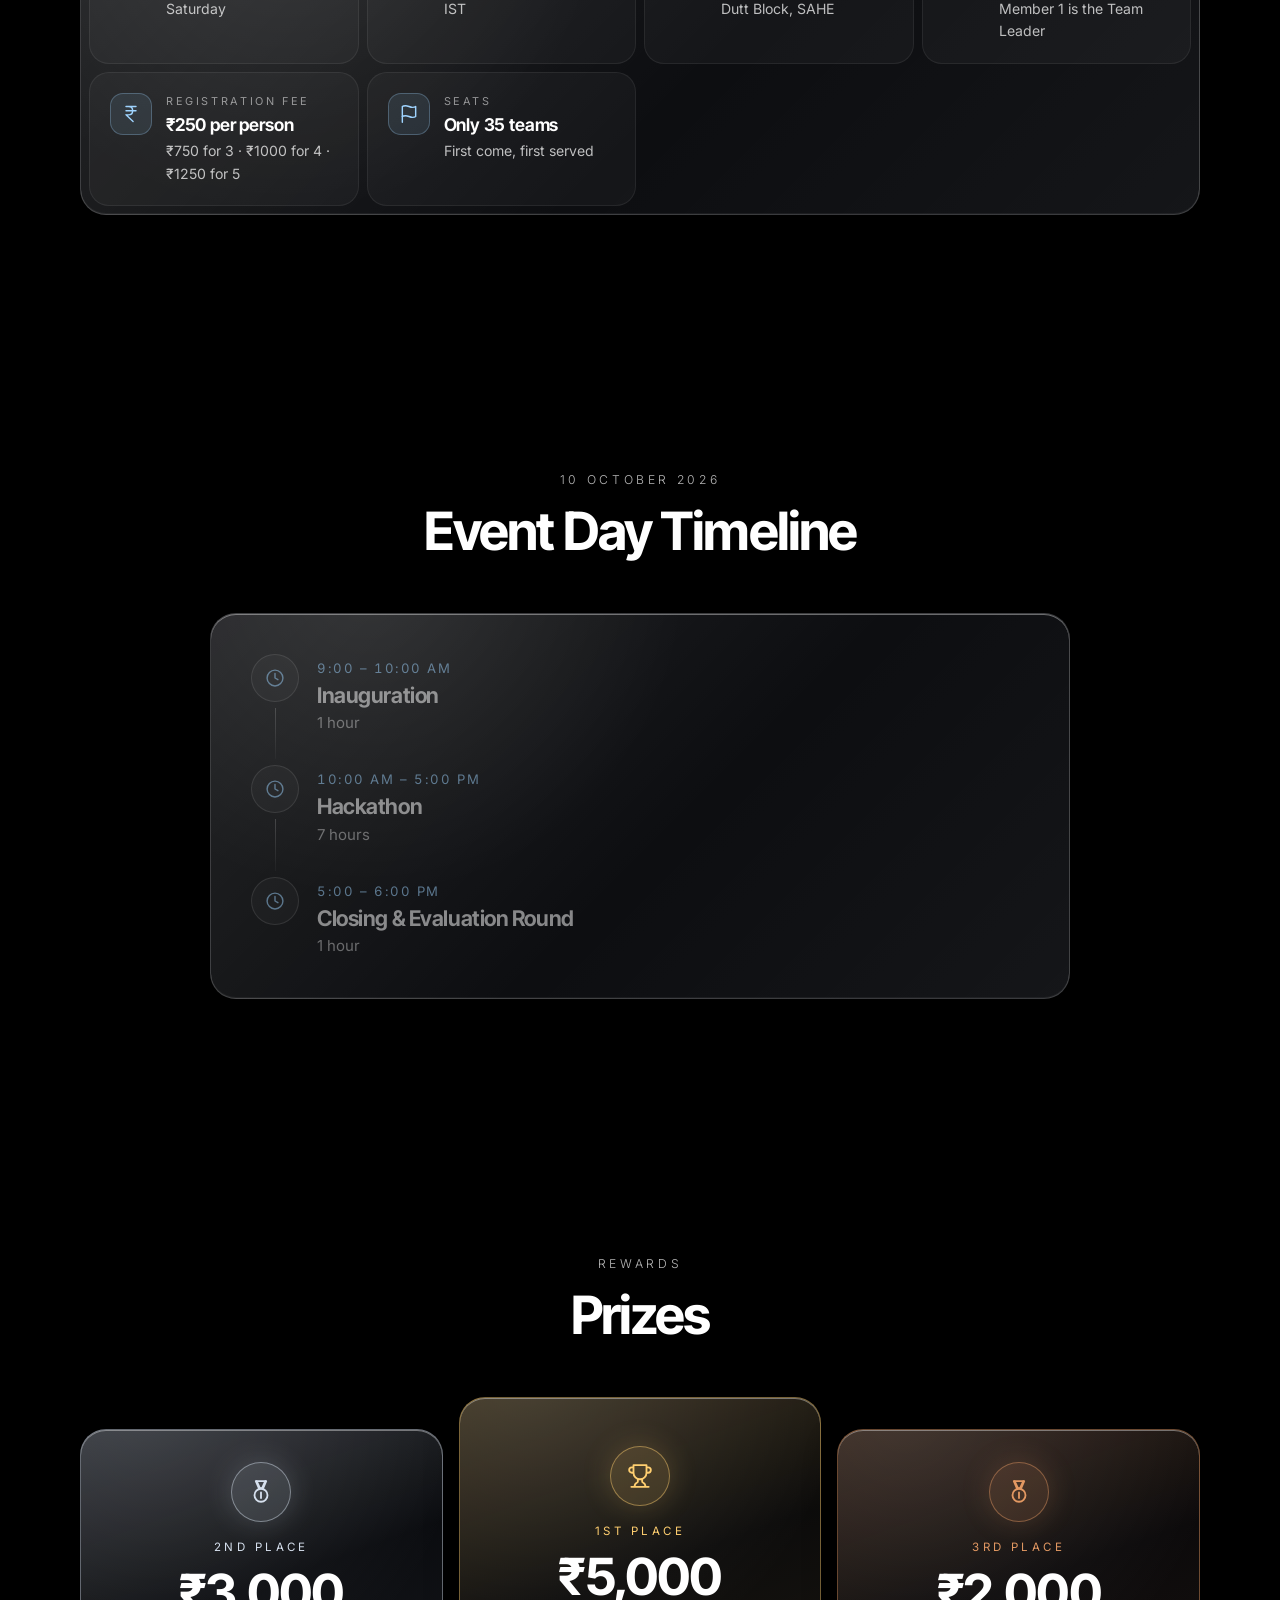
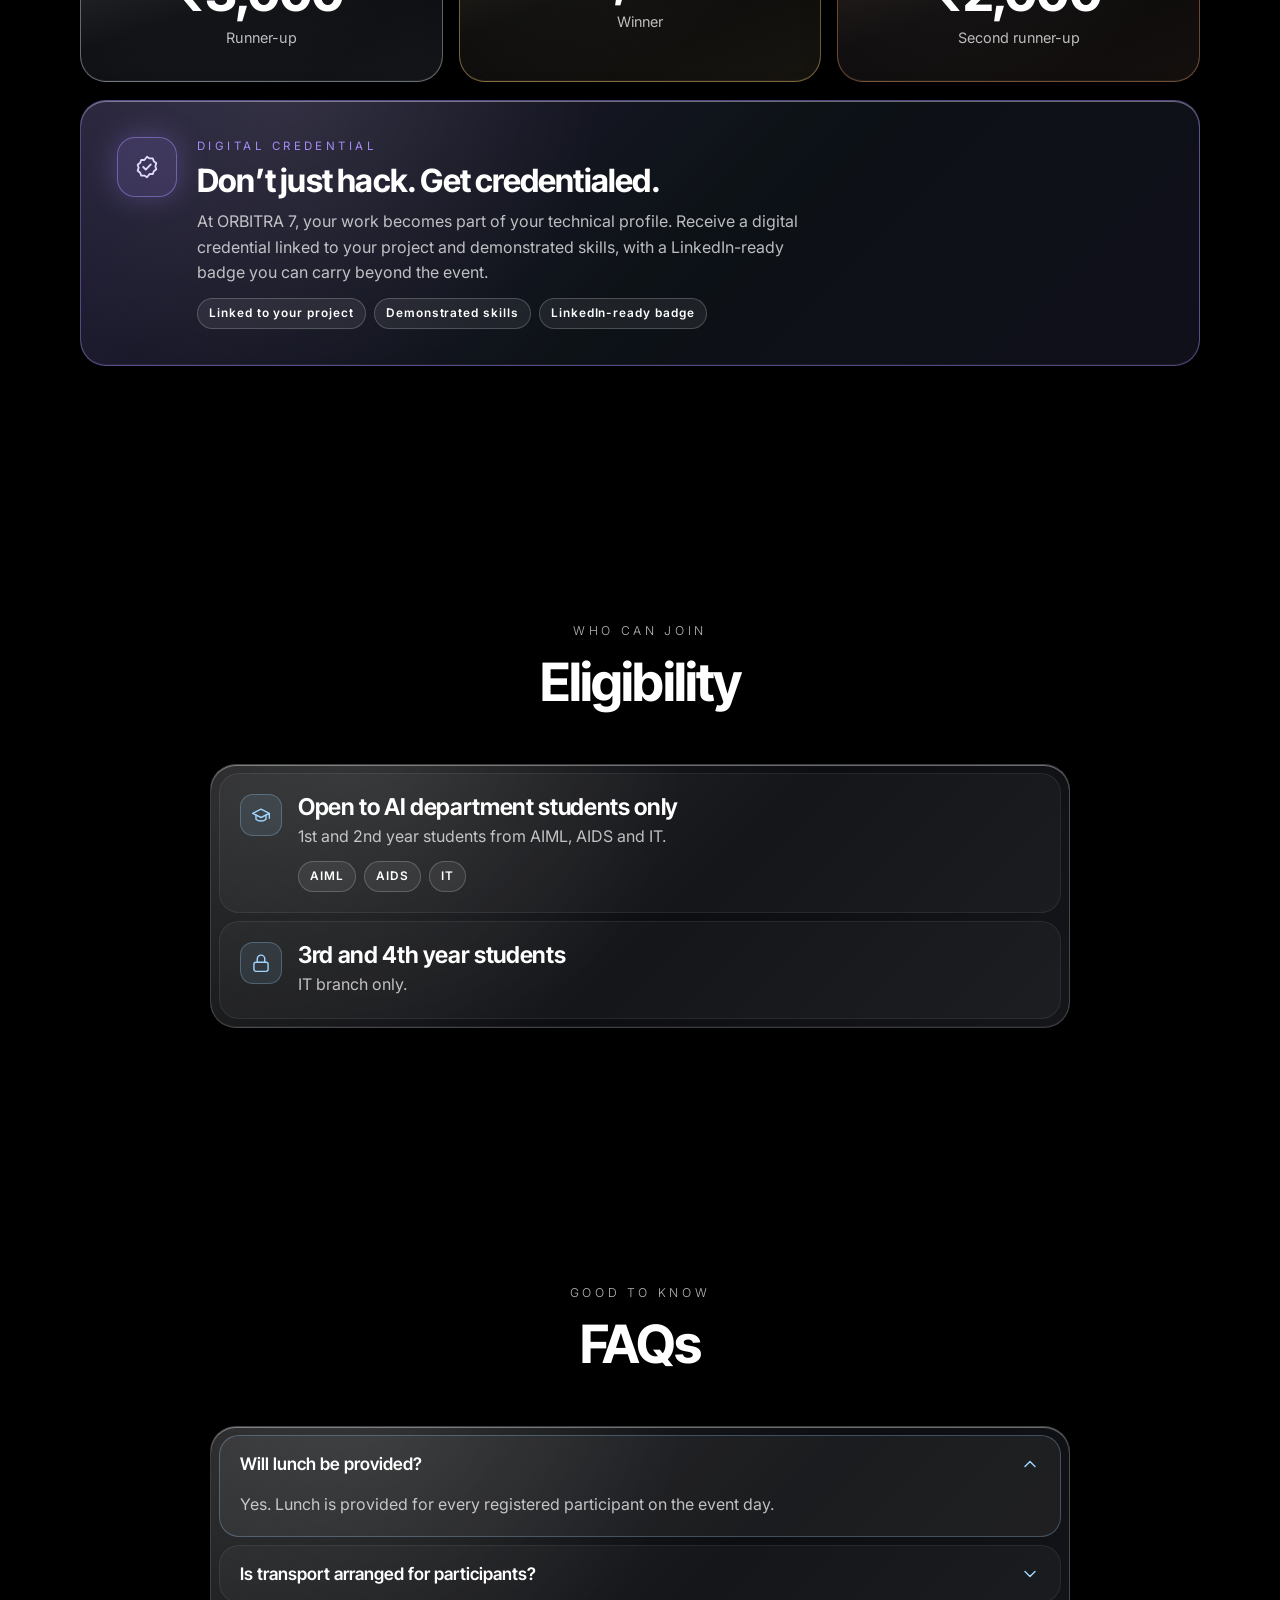
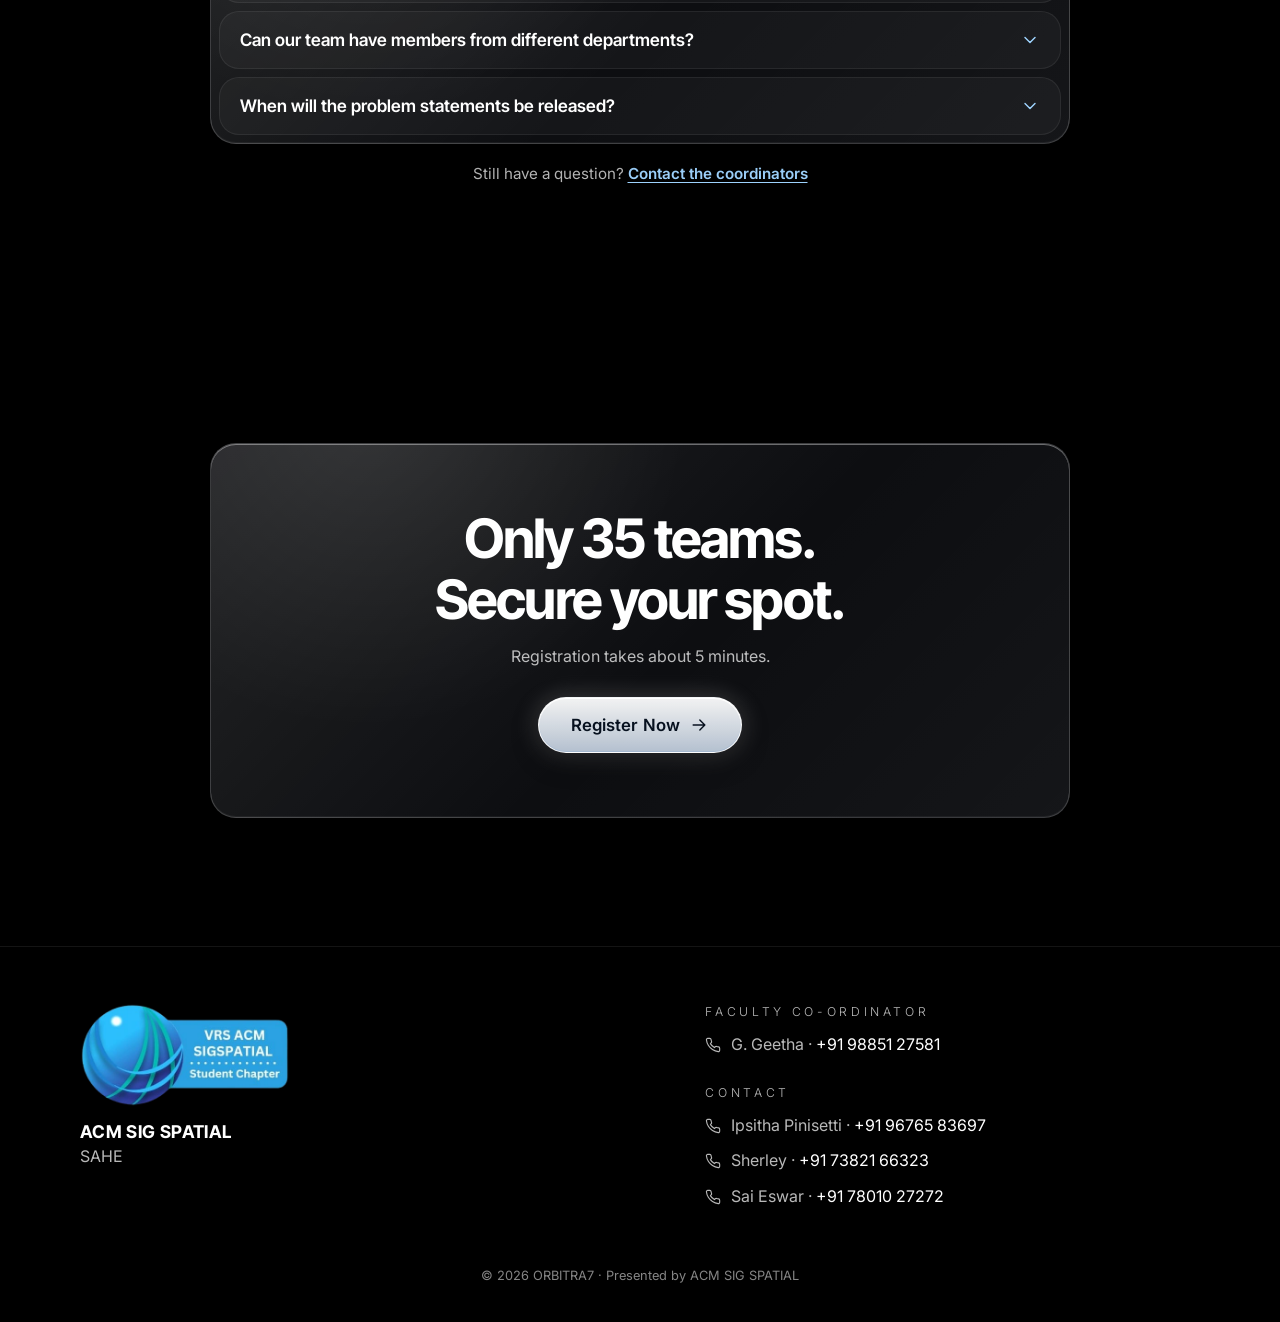
==== commit ea1e7908: "Add files via upload" ====
--- a/index.html
+++ b/index.html
@@ -22,12 +22,12 @@
   <link rel="stylesheet" href="https://fonts.googleapis.com/css2?family=Inter+Tight:wght@500..800&family=Inter:wght@300..700&display=swap" media="print" onload="this.media='all'">
   <noscript><link rel="stylesheet" href="https://fonts.googleapis.com/css2?family=Inter+Tight:wght@500..800&family=Inter:wght@300..700&display=swap"></noscript>
 
-  <link rel="stylesheet" href="assets/css/style.css?v=2026-10-04d">
+  <link rel="stylesheet" href="assets/css/style.css?v=2026-10-04e">
   <link rel="prefetch" href="register.html">
 
-  <script src="assets/js/config.js?v=2026-10-04d" defer></script>
-  <script src="assets/js/common.js?v=2026-10-04d" defer></script>
-  <script src="assets/js/home.js?v=2026-10-04d" defer></script>
+  <script src="assets/js/config.js?v=2026-10-04e" defer></script>
+  <script src="assets/js/common.js?v=2026-10-04e" defer></script>
+  <script src="assets/js/home.js?v=2026-10-04e" defer></script>
 </head>
 <body>
   <svg width="0" height="0" style="position:absolute" aria-hidden="true">
--- a/assets/css/style.css
+++ b/assets/css/style.css
@@ -364,6 +364,7 @@
 @media (max-width: 380px) { .nav__call--text span { display: none; } .nav__call--text { padding: 0 10px; } }
 #contact { scroll-margin-top: 110px; }
 @media (max-width: 380px) { .nav__word { display: none; } }
+@media (min-width: 860px) and (max-width: 1180px) { .nav__word, .nav__divider { display: none; } }
 
 /* ACM SIGSPATIAL logo */
 .brand-logo { height: 46px; width: auto; flex: none; margin-block: -4px; }
@@ -542,6 +543,40 @@
 .track__cta .icon { transition: transform .45s var(--ease); }
 .track:hover .track__cta .icon { transform: translateX(5px); }
 .track.is-disabled { opacity: .5; pointer-events: none; }
+
+/* ---------- Problem statements ---------- */
+.section__lead { margin: 14px auto 0; max-width: 60ch; font-size: clamp(1rem, 2.2vw, 1.1rem); color: rgba(255, 255, 255, .85); text-shadow: 0 2px 14px rgba(0, 0, 0, .85); }
+.section__lead strong { color: var(--amber); font-weight: 650; }
+.ps { padding: clamp(18px, 3.6vw, 30px); display: grid; gap: 18px; }
+.ps__status {
+  display: flex; flex-wrap: wrap; align-items: center; gap: 14px 16px;
+  padding: 18px 20px;
+  border-radius: 20px;
+  border: 1px solid rgba(245, 199, 107, .55);
+  background: linear-gradient(135deg, rgba(245, 199, 107, .16), rgba(245, 199, 107, .03) 65%);
+  box-shadow: 0 0 36px rgba(245, 199, 107, .12);
+}
+.ps__status > div { flex: 1 1 220px; }
+.ps__status-icon { font-size: 1.6rem; line-height: 1; }
+.ps__status-title { font: 650 clamp(1.05rem, 2.6vw, 1.2rem)/1.3 var(--font-display); color: #fff; }
+.ps__status-sub { margin-top: 2px; font-size: .9rem; }
+.ps__countdown { font-variant-numeric: tabular-nums; letter-spacing: .06em; border-color: rgba(245, 199, 107, .5); background: rgba(245, 199, 107, .12); color: #fde8bf; padding: 8px 14px; font-size: .82rem; }
+.ps.is-live .ps__status { border-color: rgba(94, 230, 154, .55); background: linear-gradient(135deg, rgba(94, 230, 154, .16), rgba(94, 230, 154, .03) 65%); box-shadow: 0 0 36px rgba(94, 230, 154, .14); }
+.ps__grid { display: grid; gap: 12px; grid-template-columns: repeat(auto-fit, minmax(min(100%, 300px), 1fr)); }
+.ps__card { display: flex; flex-direction: column; gap: 10px; padding: 20px; border-radius: 20px; background: rgba(255, 255, 255, .04); border: 1px solid rgba(255, 255, 255, .09); }
+.ps__card-top { display: flex; align-items: center; justify-content: space-between; gap: 12px; }
+.ps__file { display: grid; place-items: center; width: 48px; height: 48px; border-radius: 14px; background: rgba(159, 212, 255, .1); border: 1px solid rgba(159, 212, 255, .3); color: var(--ice); }
+.ps__title { font-size: clamp(1.08rem, 2.4vw, 1.25rem); font-weight: 650; letter-spacing: -.015em; }
+.ps__meta { font-size: .88rem; color: var(--text-3); }
+.ps__btn { margin-top: auto; align-self: flex-start; }
+.ps__btn.is-locked { opacity: .7; cursor: not-allowed; filter: none; }
+.ps__btn.is-locked:hover { transform: none; background-color: rgba(255, 255, 255, .08); }
+.ps__notes { display: grid; gap: 10px; margin: 0; padding: 4px 4px 0; list-style: none; font-size: .93rem; }
+.ps__notes li { display: flex; gap: 10px; align-items: flex-start; }
+.ps__notes .icon { color: var(--ice); margin-top: 3px; }
+.ps__notes strong { color: #fff; font-weight: 600; }
+.faq__a a { color: var(--ice); font-weight: 600; text-underline-offset: 3px; }
+#problems { scroll-margin-top: 70px; }
 
 /* ---------- Notice ---------- */
 .notice {
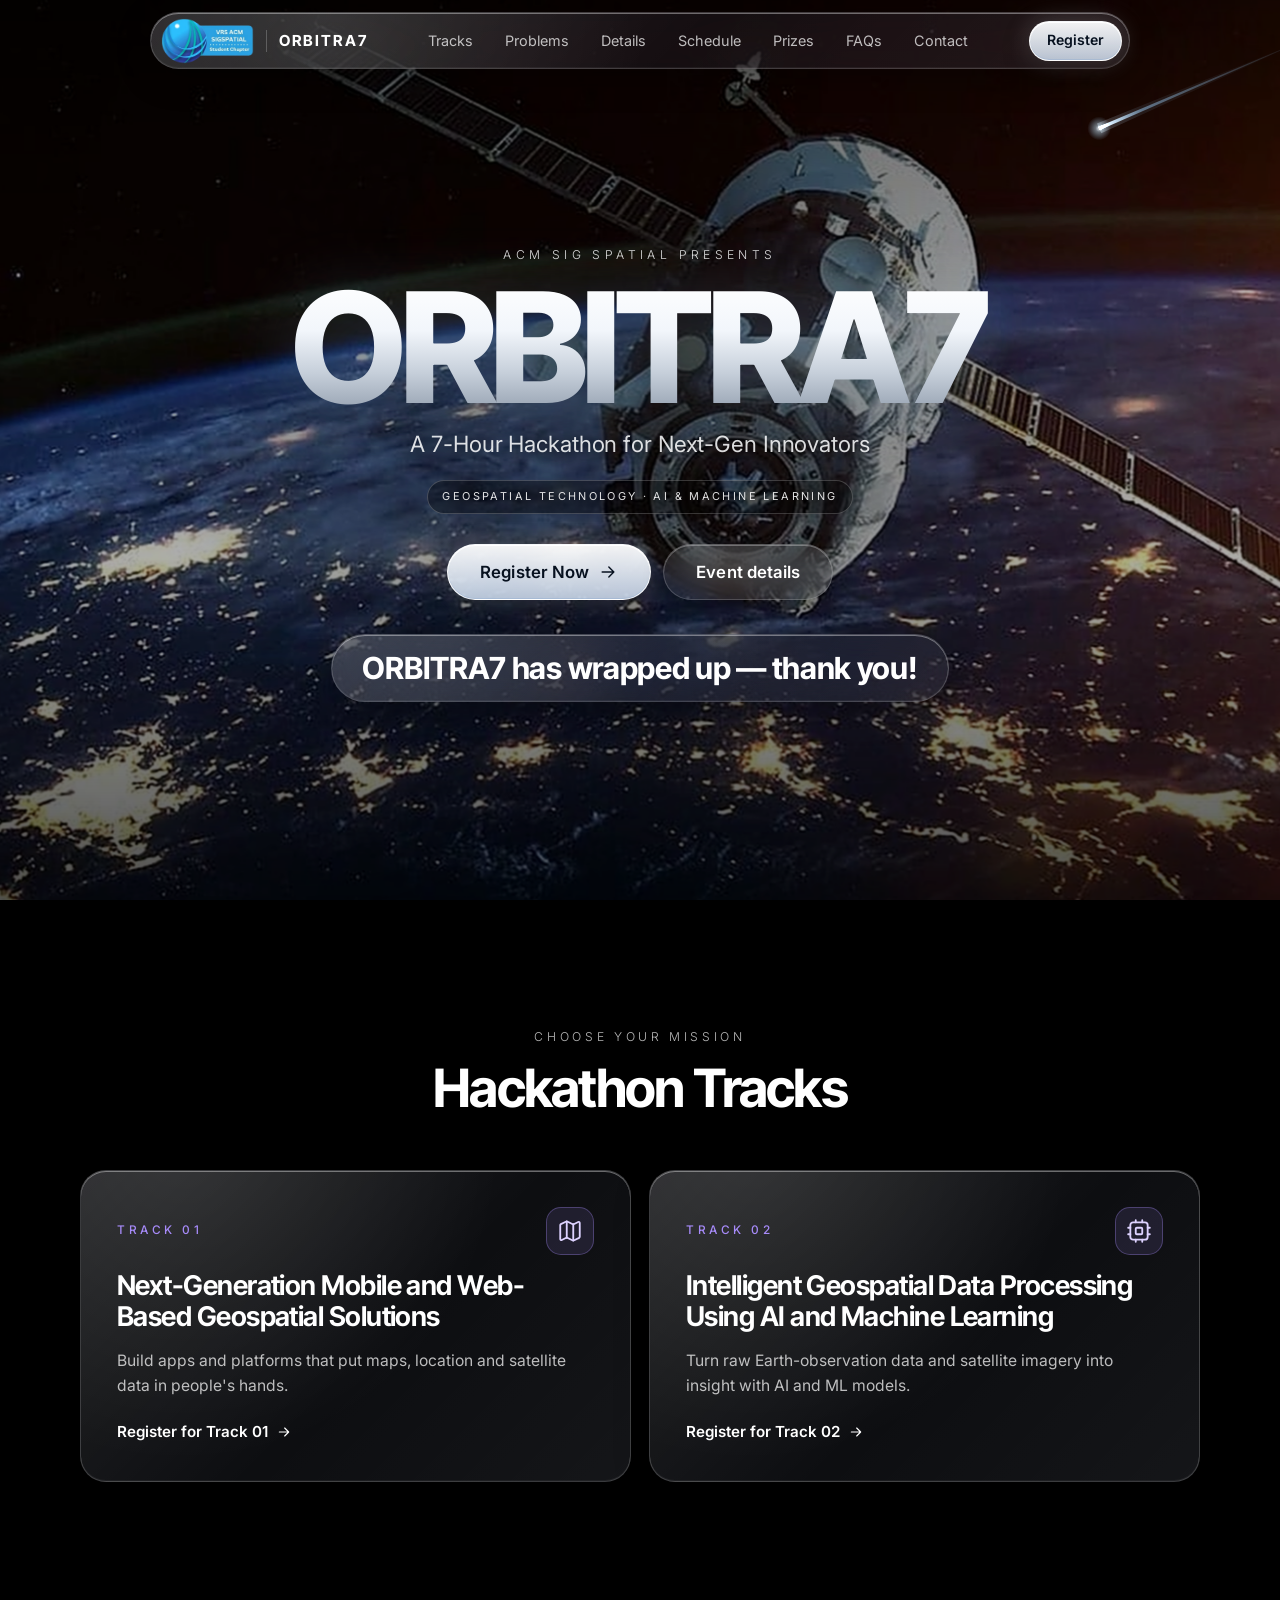
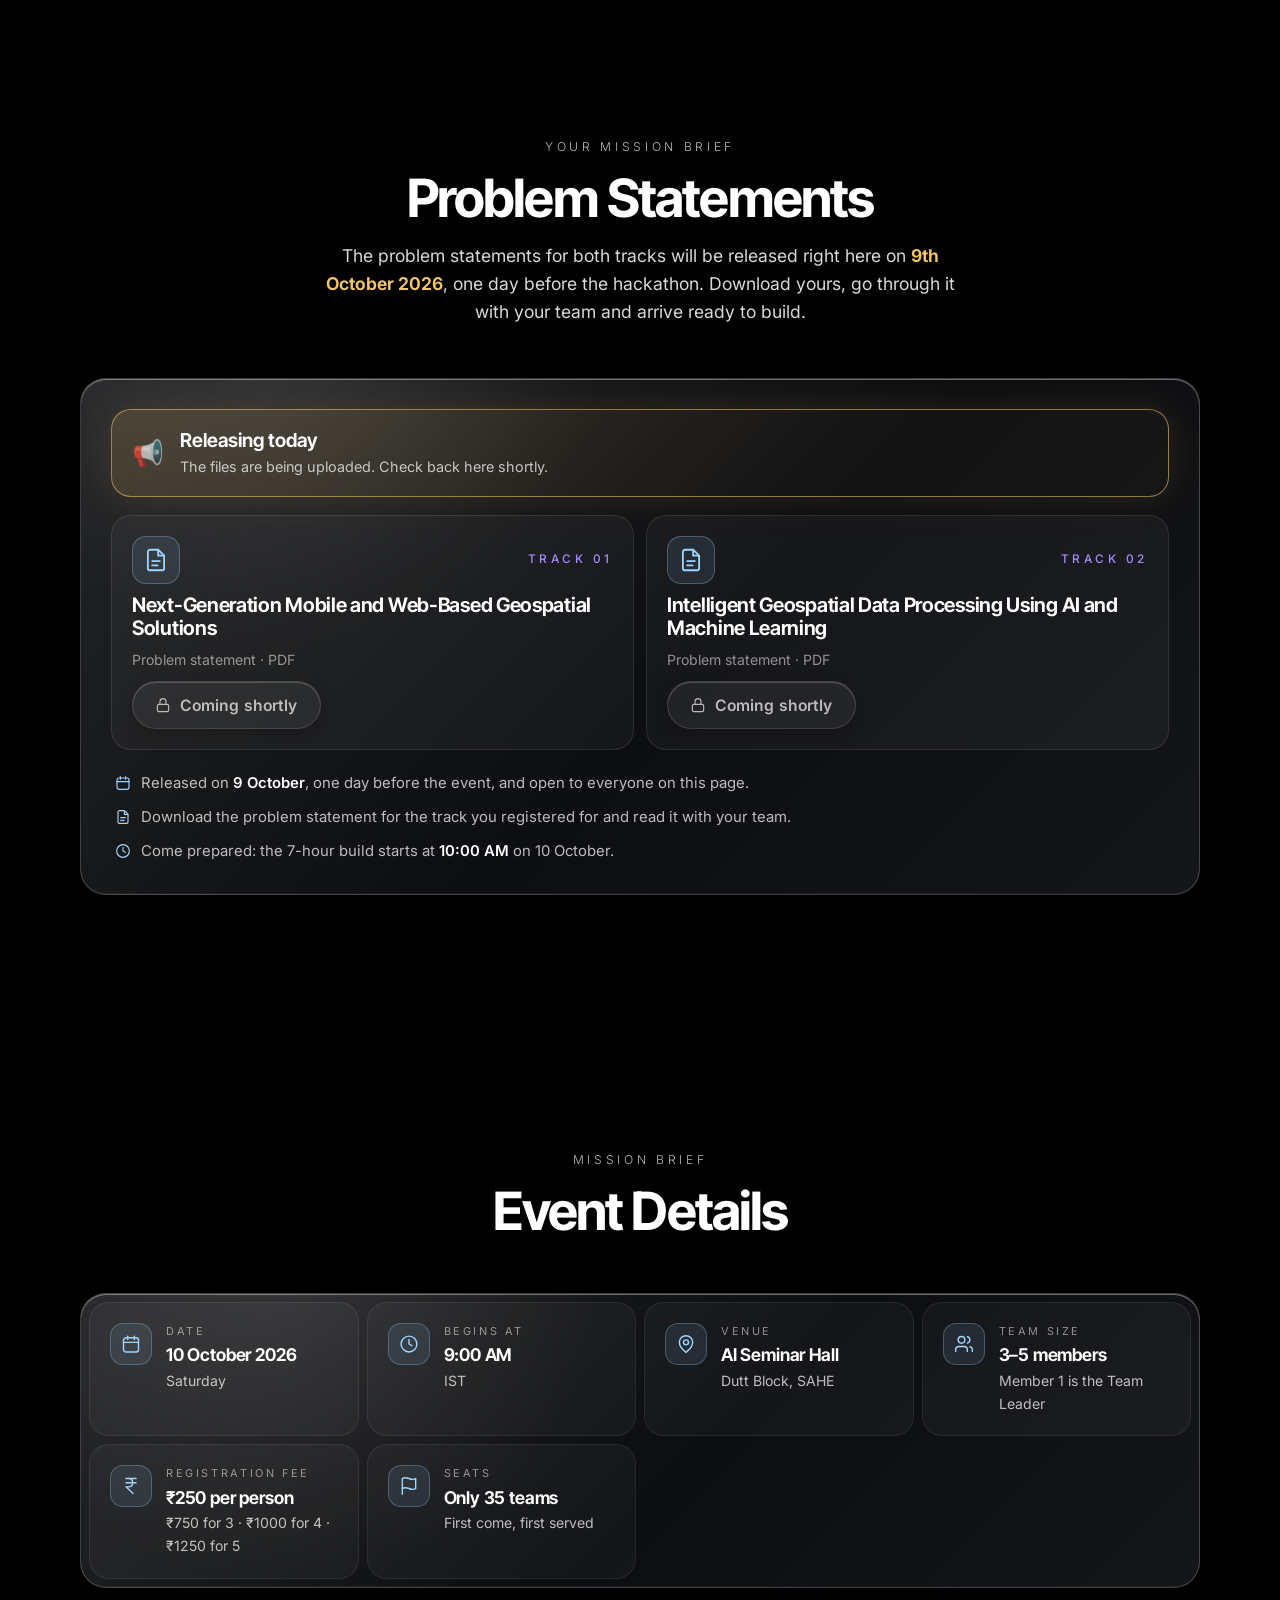
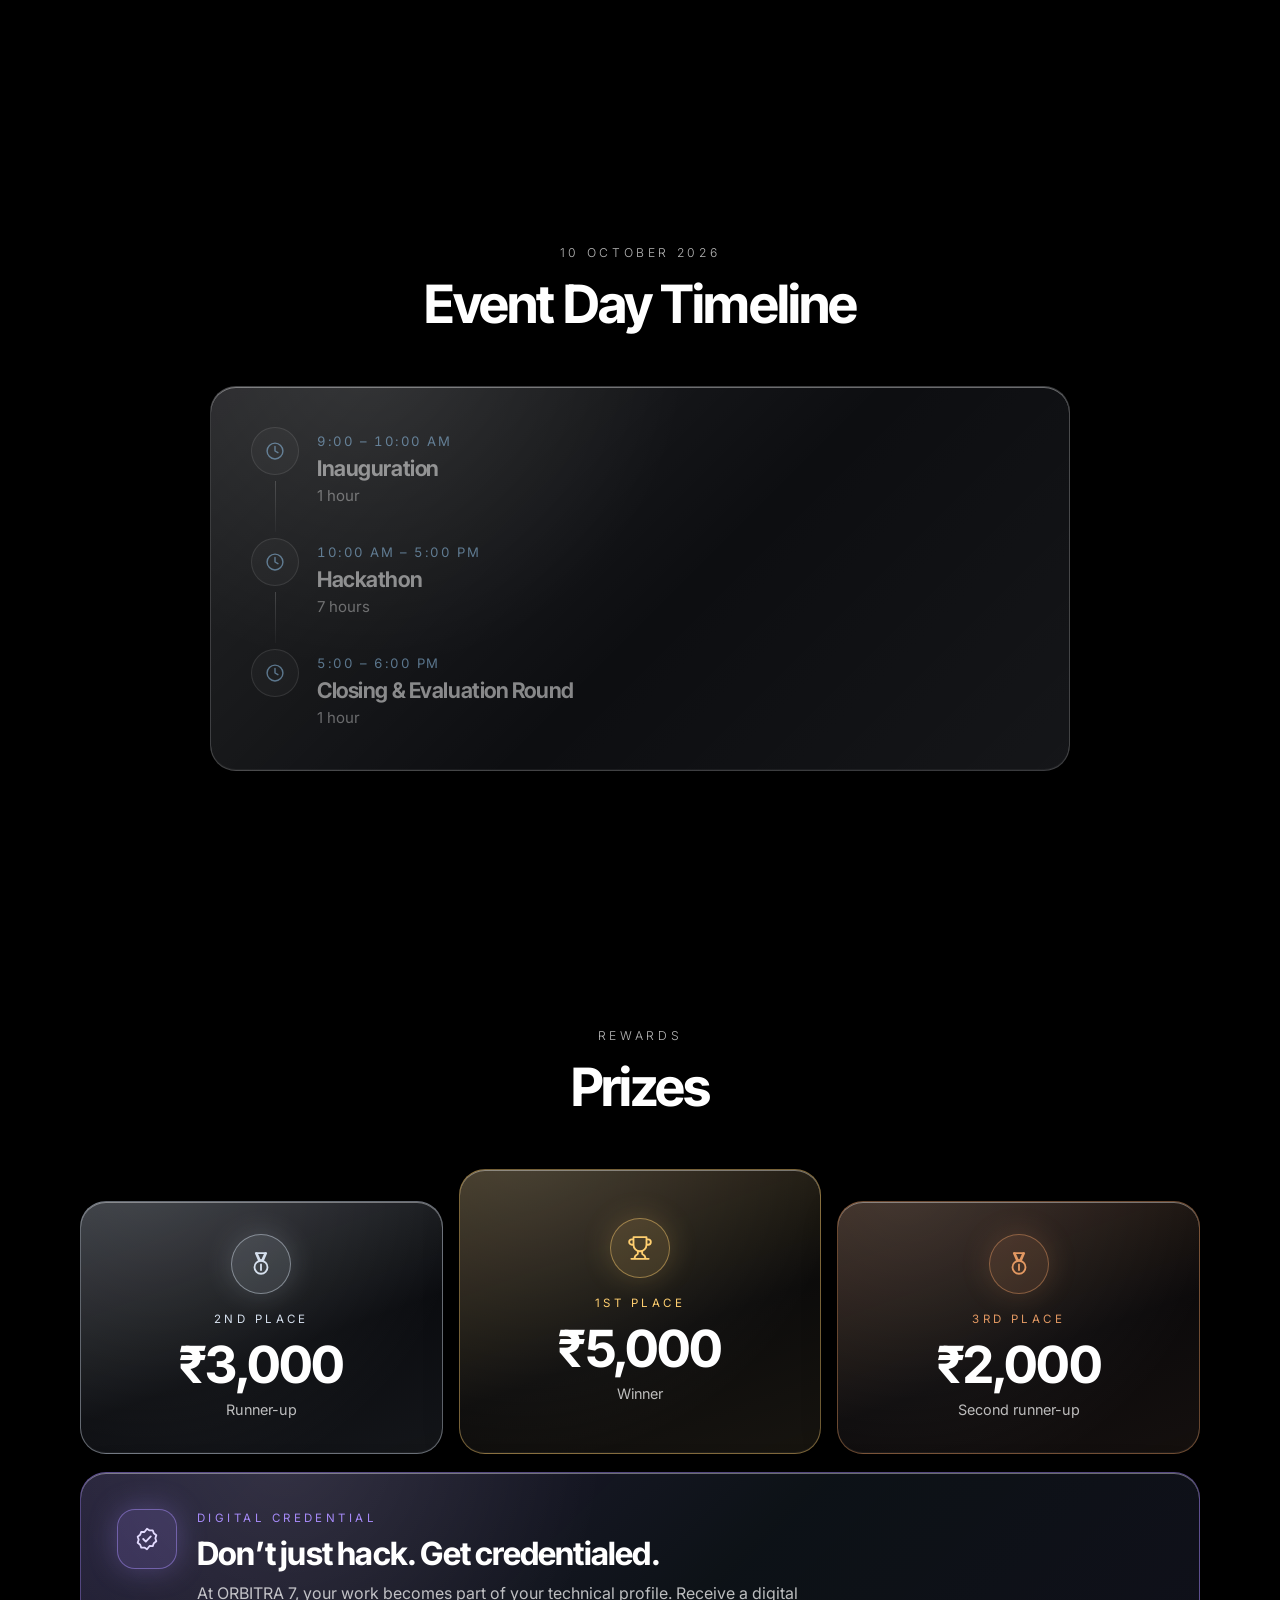
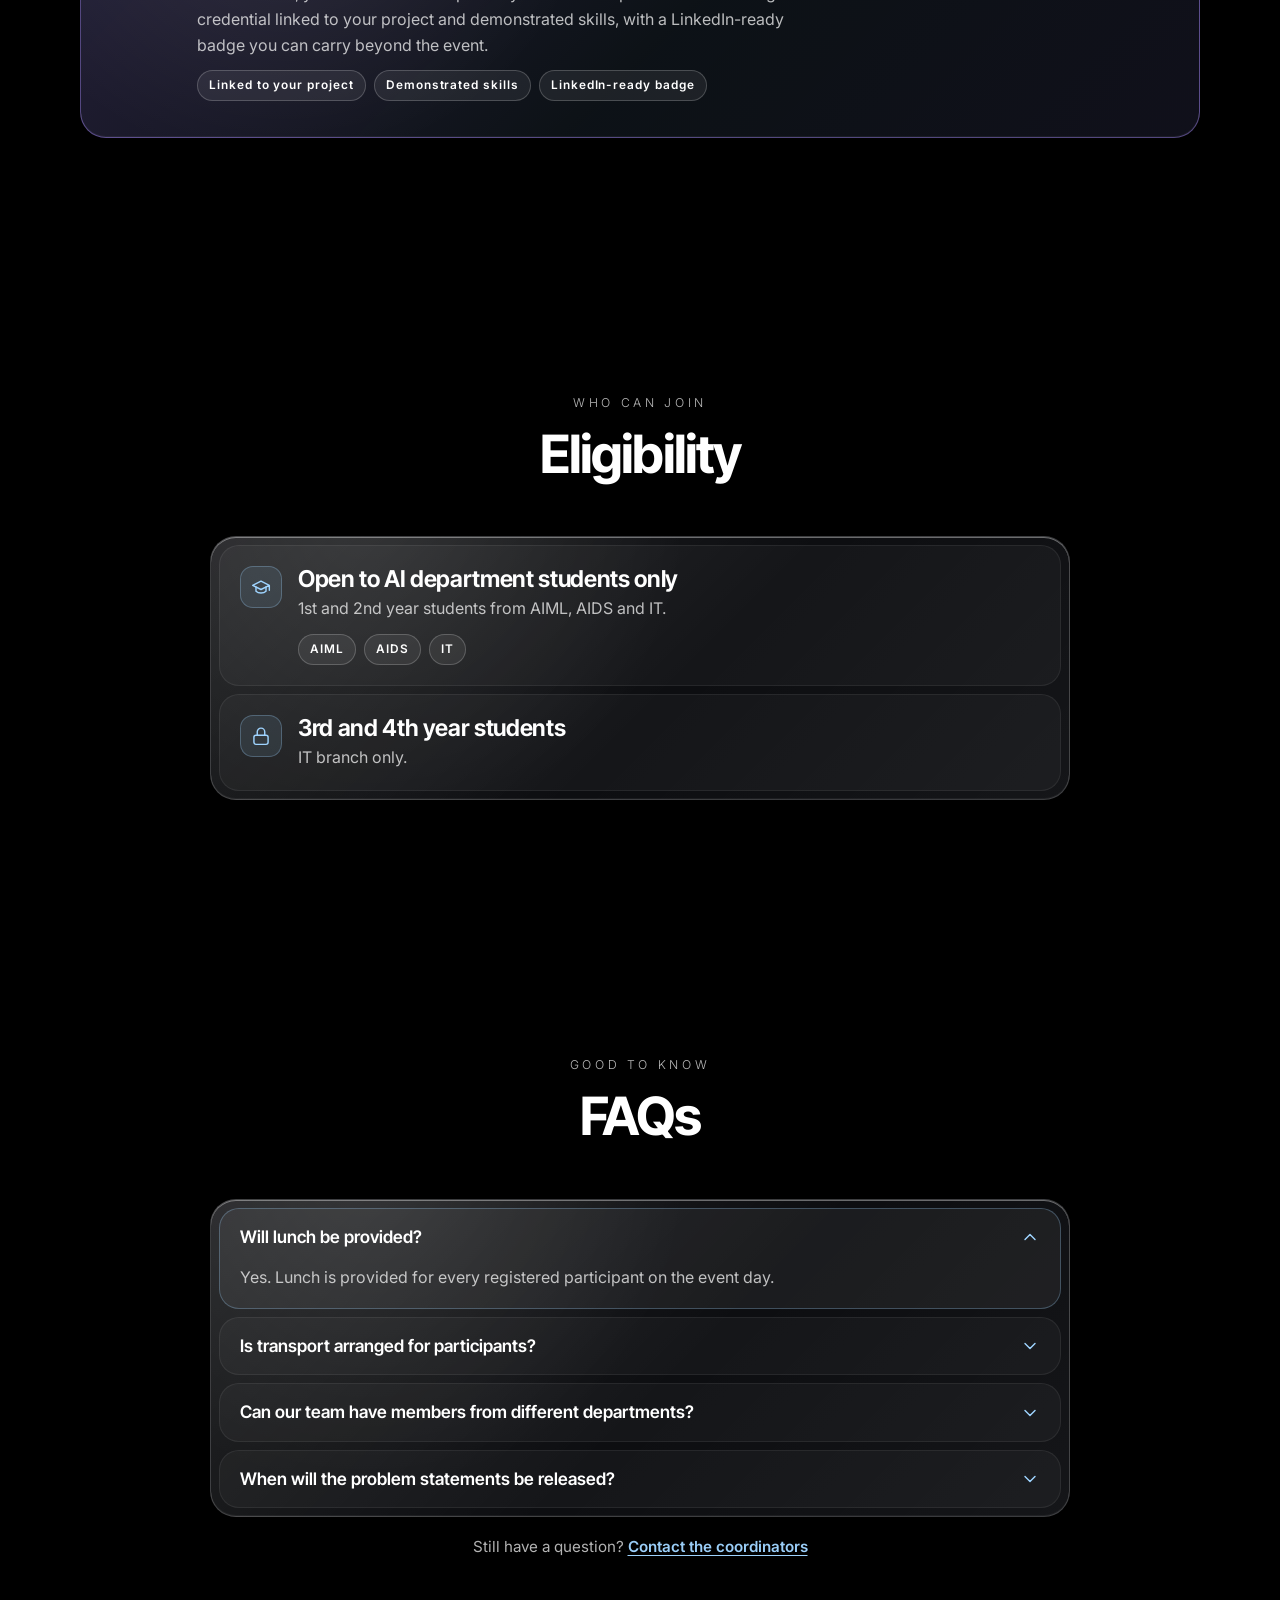
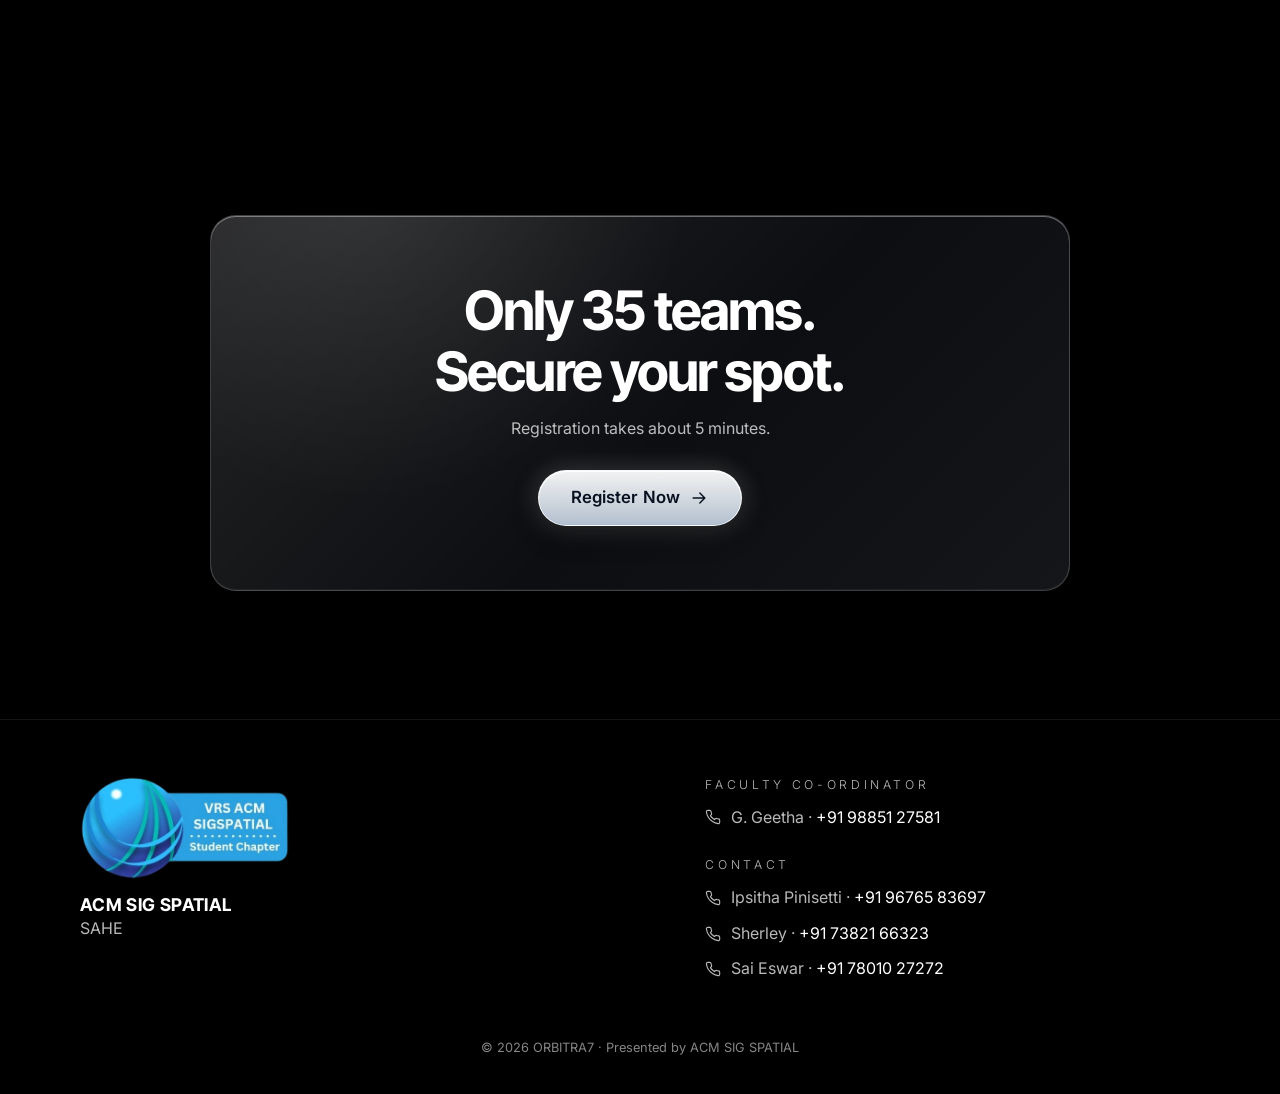
==== commit 97504bf0: "Add files via upload" ====
--- a/index.html
+++ b/index.html
@@ -22,12 +22,12 @@
   <link rel="stylesheet" href="https://fonts.googleapis.com/css2?family=Inter+Tight:wght@500..800&family=Inter:wght@300..700&display=swap" media="print" onload="this.media='all'">
   <noscript><link rel="stylesheet" href="https://fonts.googleapis.com/css2?family=Inter+Tight:wght@500..800&family=Inter:wght@300..700&display=swap"></noscript>
 
-  <link rel="stylesheet" href="assets/css/style.css?v=2026-10-04e">
+  <link rel="stylesheet" href="assets/css/style.css?v=2026-10-07a">
   <link rel="prefetch" href="register.html">
 
-  <script src="assets/js/config.js?v=2026-10-04e" defer></script>
-  <script src="assets/js/common.js?v=2026-10-04e" defer></script>
-  <script src="assets/js/home.js?v=2026-10-04e" defer></script>
+  <script src="assets/js/config.js?v=2026-10-07a" defer></script>
+  <script src="assets/js/common.js?v=2026-10-07a" defer></script>
+  <script src="assets/js/home.js?v=2026-10-07a" defer></script>
 </head>
 <body>
   <svg width="0" height="0" style="position:absolute" aria-hidden="true">
@@ -123,21 +123,6 @@
       </div>
     </section>
 
-    <!-- Seats -->
-    <section class="section--tight" aria-labelledby="seats-title">
-      <div class="wrap wrap--narrow">
-        <div class="seats glass reveal" id="seats" data-sheen>
-          <div class="seats__top">
-            <p class="seats__title" id="seats-title"><strong id="seats-count">–</strong> / <span id="seats-max">35</span> Teams Registered</p>
-            <p class="seats__status" id="seats-status" aria-live="polite">Checking seats…</p>
-          </div>
-          <div class="bar" id="seats-bar" role="progressbar" aria-labelledby="seats-title" aria-valuemin="0" aria-valuemax="35" aria-valuenow="0">
-            <span class="bar__fill" id="seats-fill"></span>
-          </div>
-        </div>
-      </div>
-    </section>
-
     <!-- Tracks -->
     <section class="section" id="tracks" aria-labelledby="tracks-title">
       <div class="wrap">
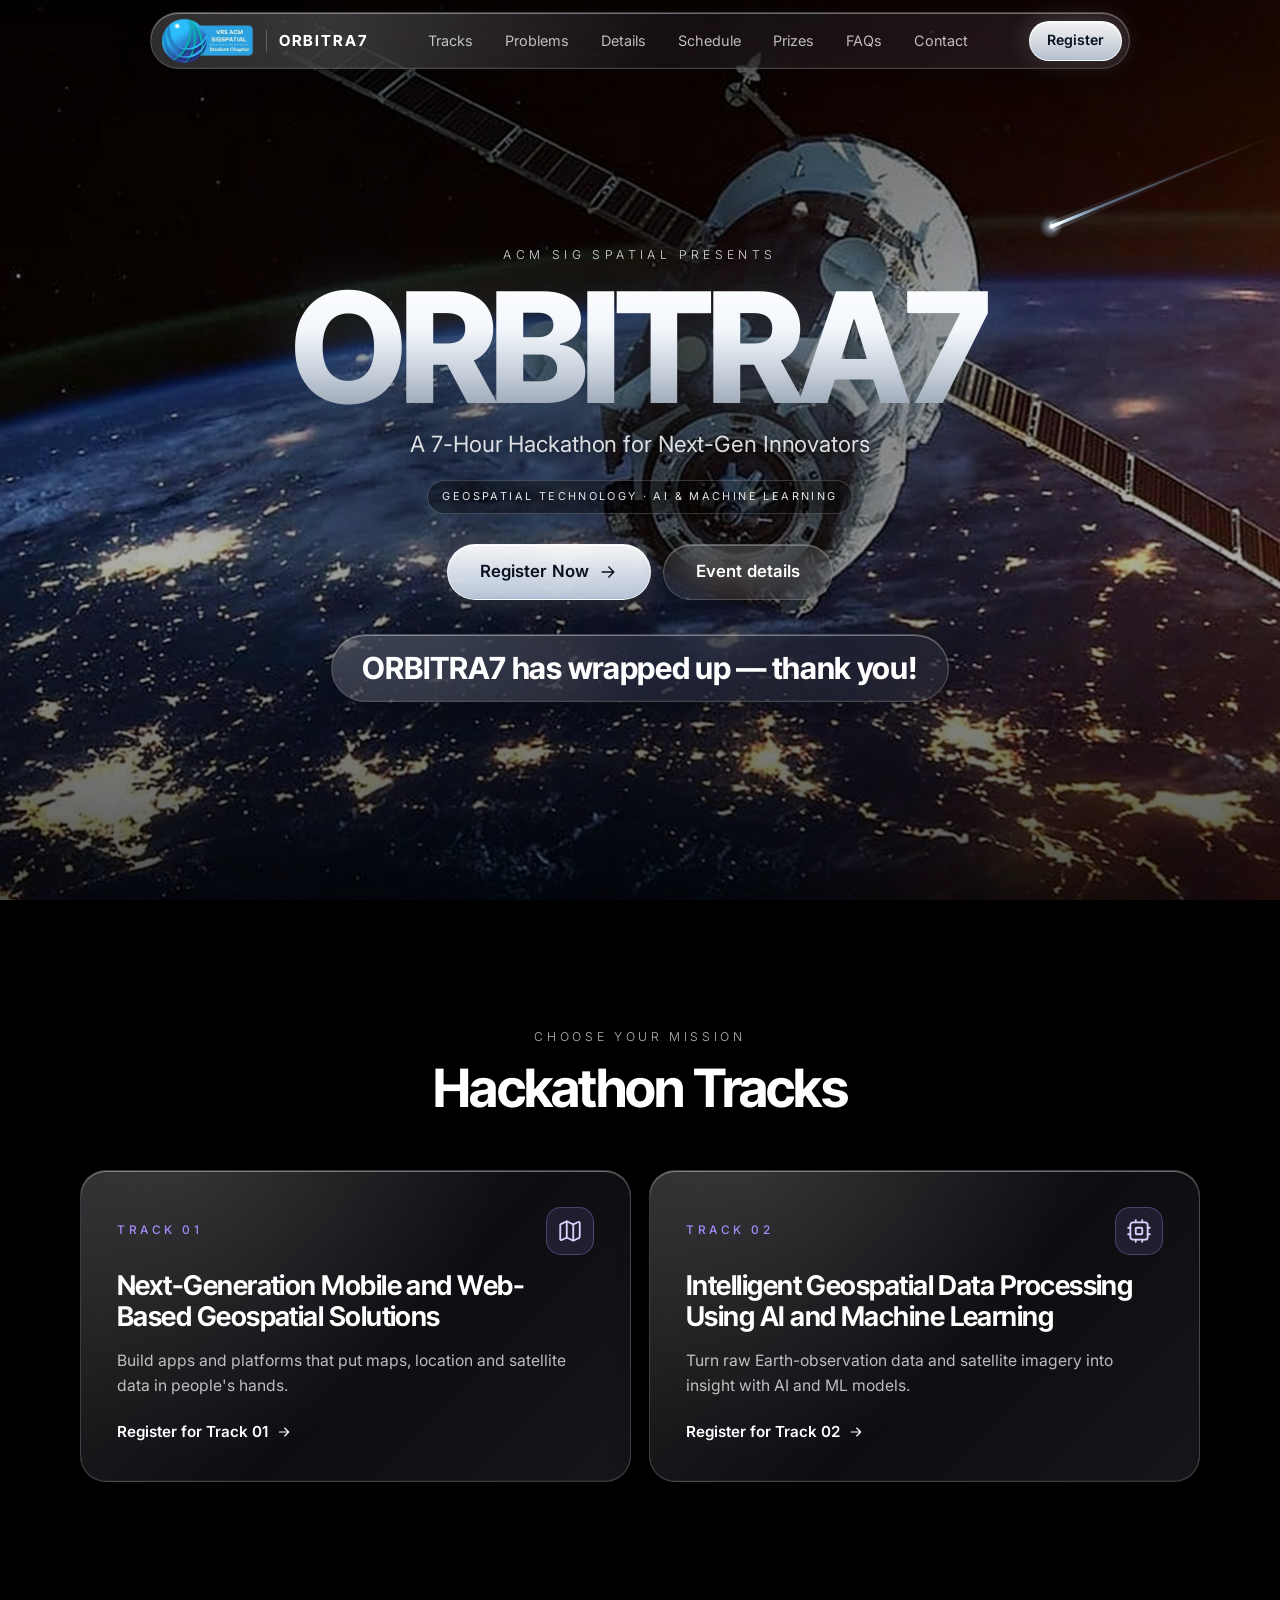
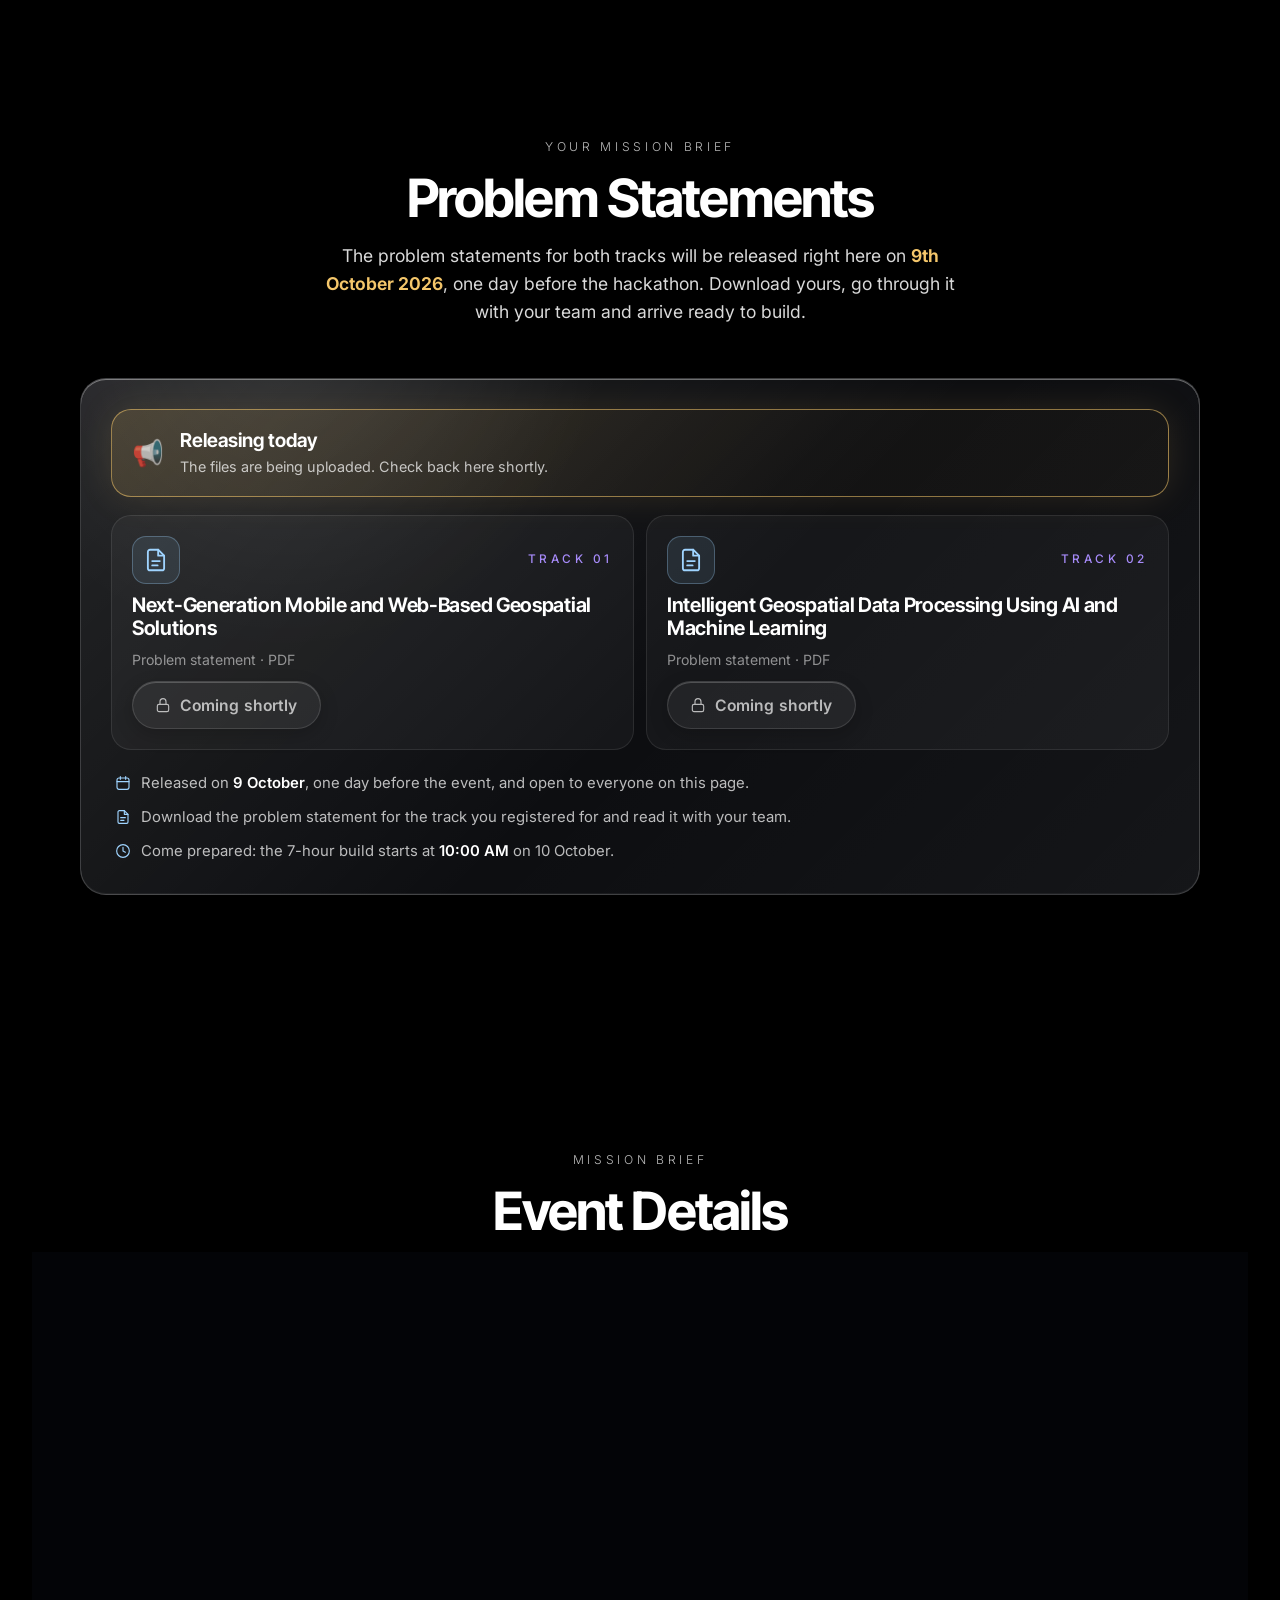
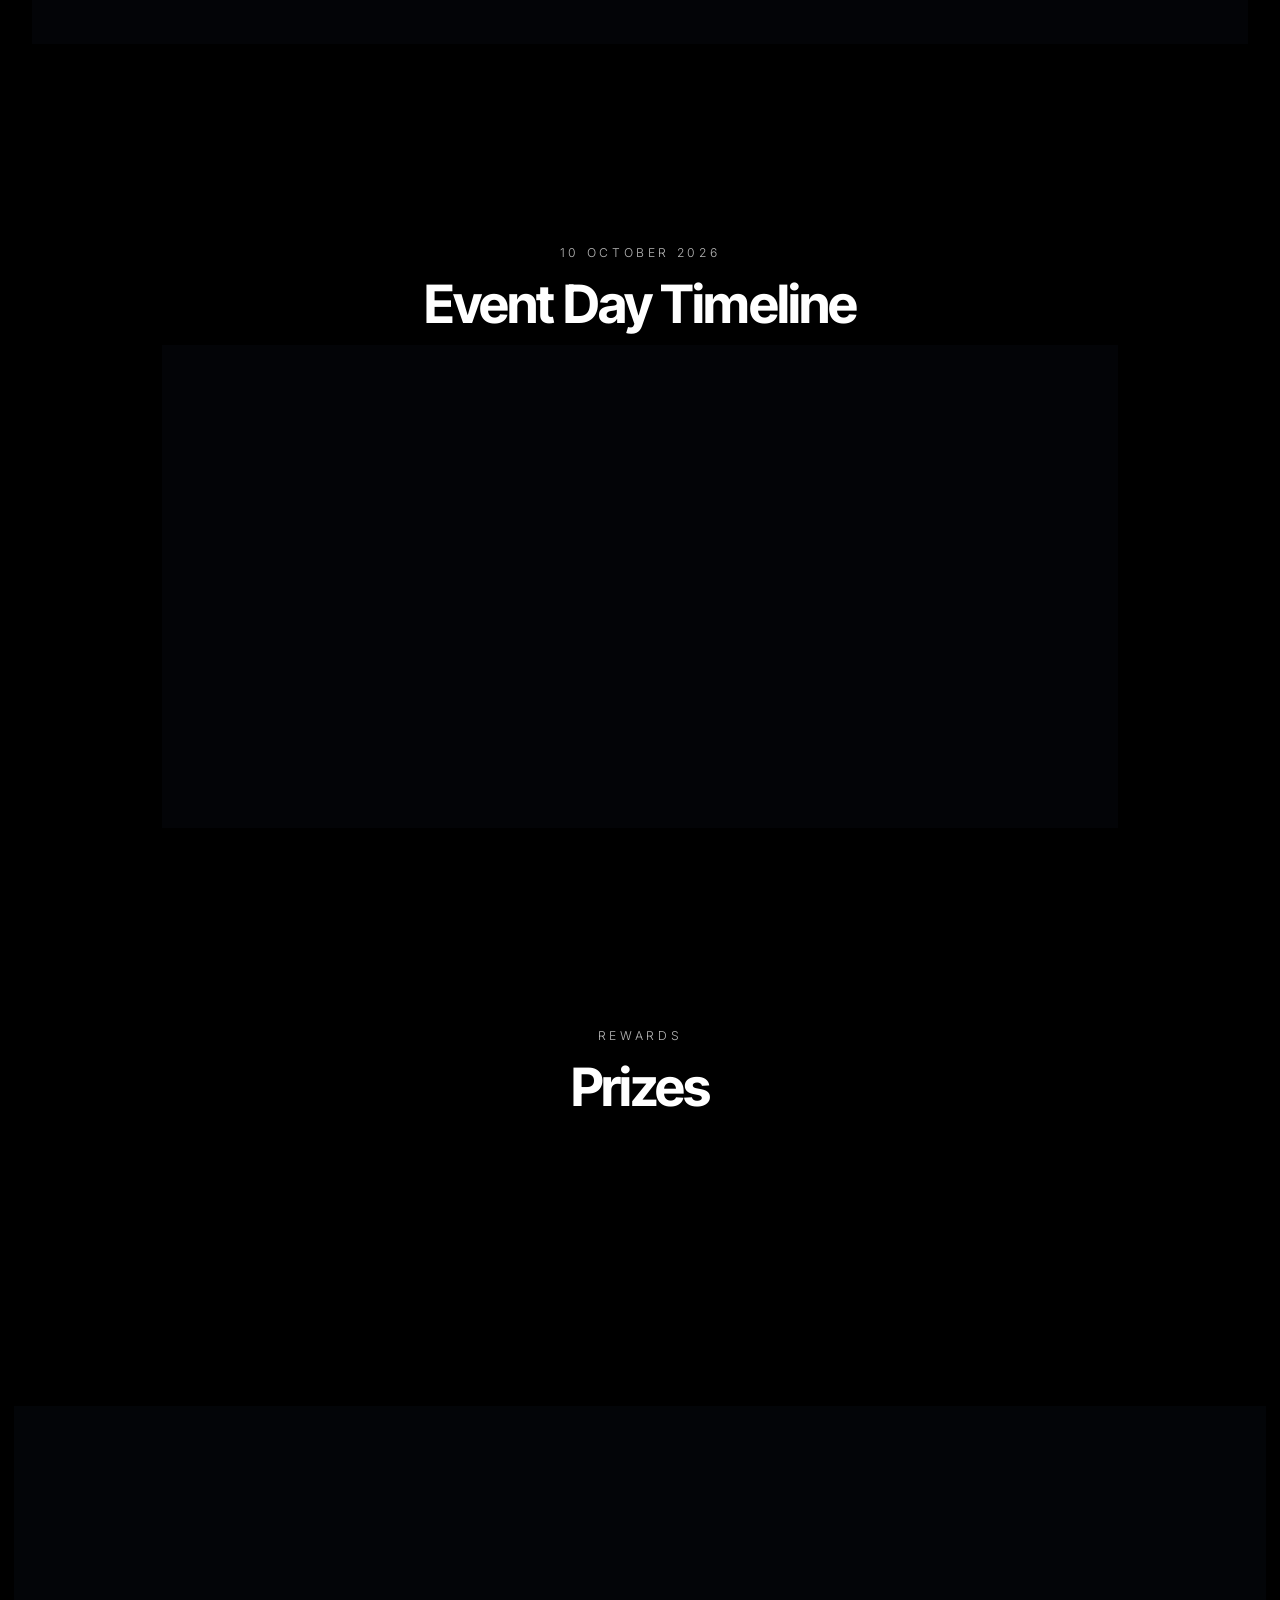
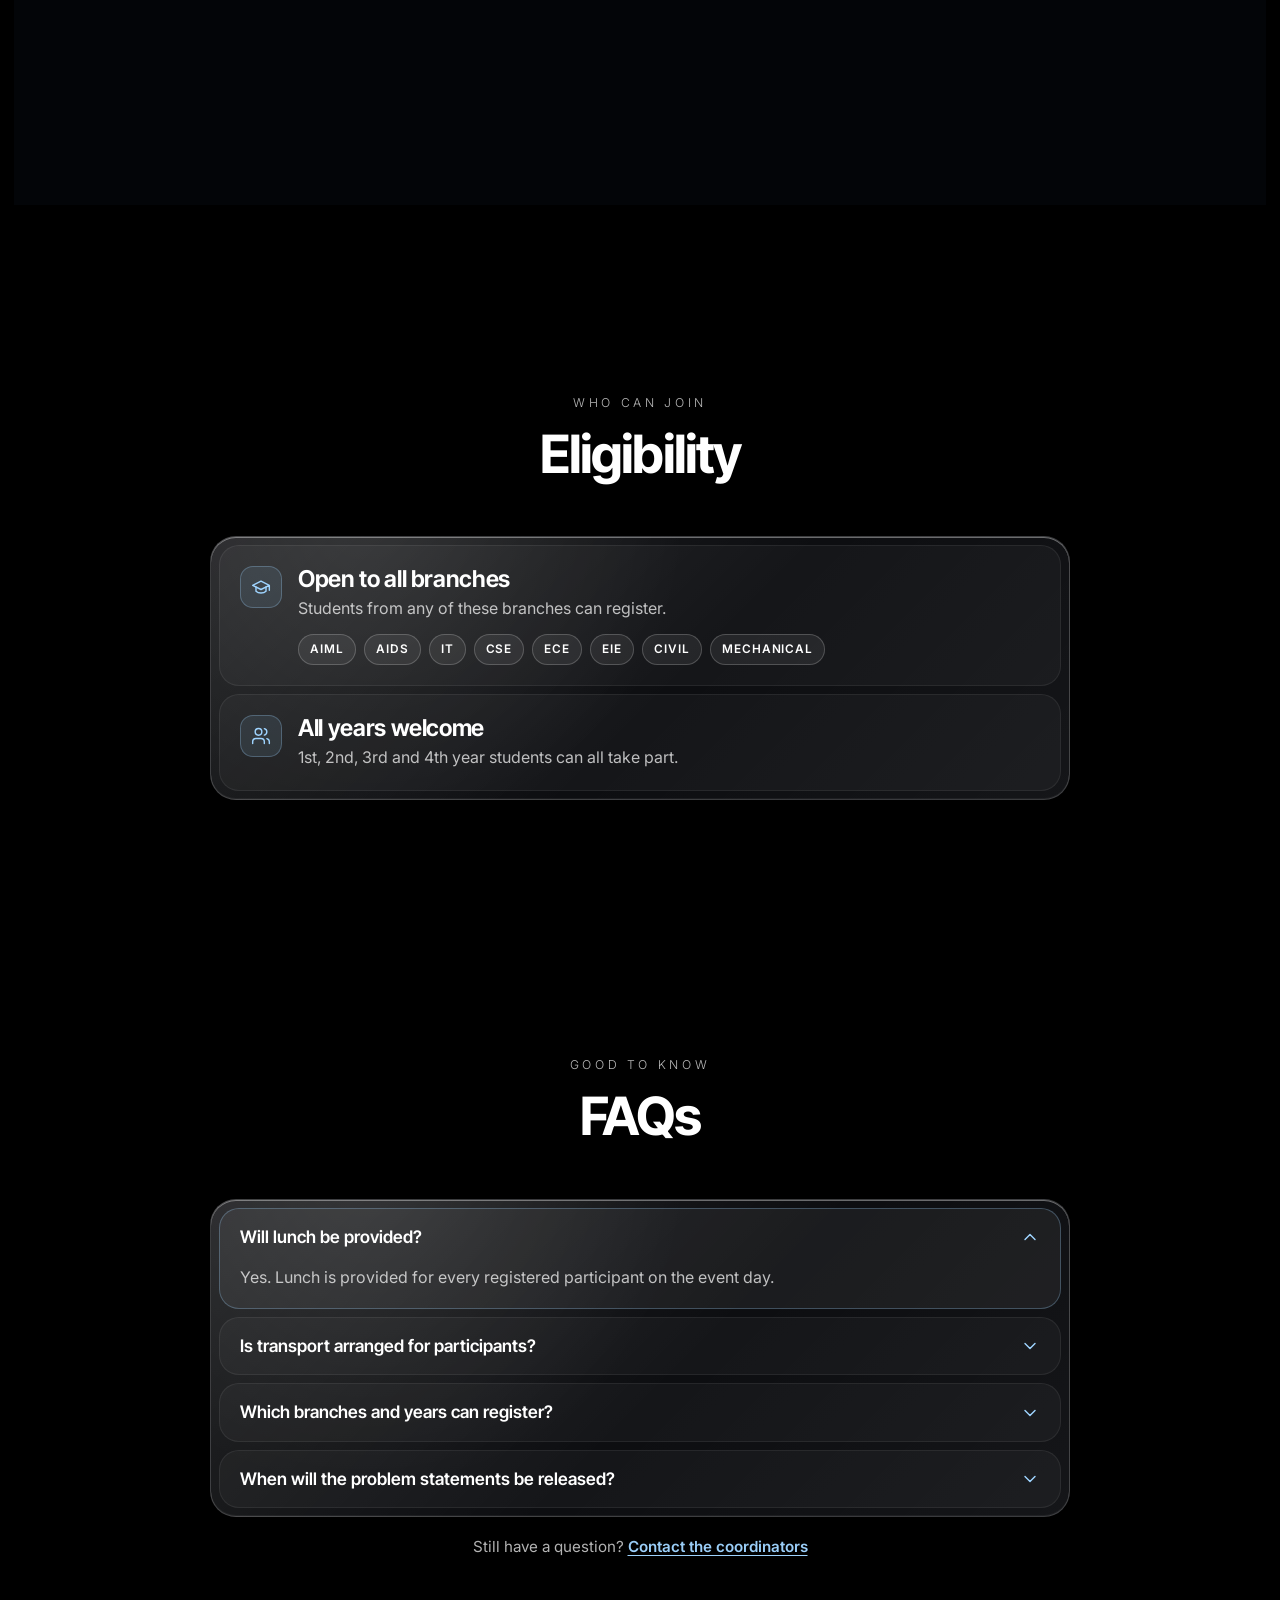
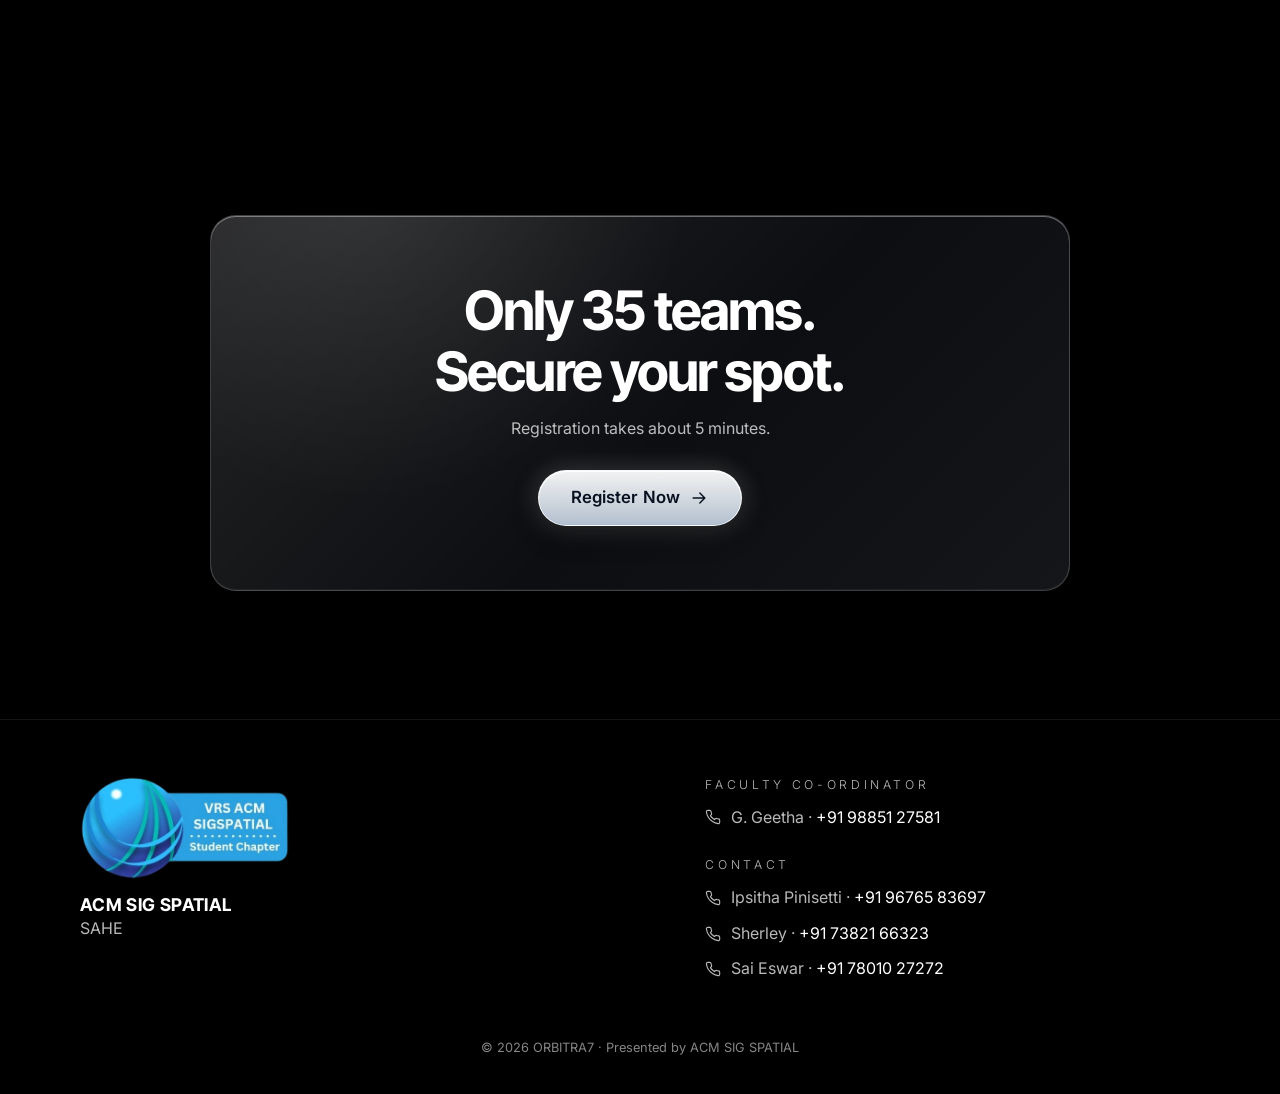
==== commit 416f5474: "Add files via upload" ====
--- a/index.html
+++ b/index.html
@@ -22,12 +22,12 @@
   <link rel="stylesheet" href="https://fonts.googleapis.com/css2?family=Inter+Tight:wght@500..800&family=Inter:wght@300..700&display=swap" media="print" onload="this.media='all'">
   <noscript><link rel="stylesheet" href="https://fonts.googleapis.com/css2?family=Inter+Tight:wght@500..800&family=Inter:wght@300..700&display=swap"></noscript>
 
-  <link rel="stylesheet" href="assets/css/style.css?v=2026-10-07a">
+  <link rel="stylesheet" href="assets/css/style.css?v=2026-10-08a">
   <link rel="prefetch" href="register.html">
 
-  <script src="assets/js/config.js?v=2026-10-07a" defer></script>
-  <script src="assets/js/common.js?v=2026-10-07a" defer></script>
-  <script src="assets/js/home.js?v=2026-10-07a" defer></script>
+  <script src="assets/js/config.js?v=2026-10-08a" defer></script>
+  <script src="assets/js/common.js?v=2026-10-08a" defer></script>
+  <script src="assets/js/home.js?v=2026-10-08a" defer></script>
 </head>
 <body>
   <svg width="0" height="0" style="position:absolute" aria-hidden="true">
@@ -326,16 +326,16 @@
           <div class="elig__row">
             <span class="badge"><svg class="icon" aria-hidden="true"><use href="#i-cap"/></svg></span>
             <div>
-              <h3 class="h3">Open to AI department students only</h3>
-              <p>1st and 2nd year students from AIML, AIDS and IT.</p>
-              <div class="chips"><span class="chip">AIML</span><span class="chip">AIDS</span><span class="chip">IT</span></div>
+              <h3 class="h3">Open to all branches</h3>
+              <p>Students from any of these branches can register.</p>
+              <div class="chips"><span class="chip">AIML</span><span class="chip">AIDS</span><span class="chip">IT</span><span class="chip">CSE</span><span class="chip">ECE</span><span class="chip">EIE</span><span class="chip">CIVIL</span><span class="chip">MECHANICAL</span></div>
             </div>
           </div>
           <div class="elig__row">
-            <span class="badge"><svg class="icon" aria-hidden="true"><use href="#i-lock"/></svg></span>
-            <div>
-              <h3 class="h3">3rd and 4th year students</h3>
-              <p>IT branch only.</p>
+            <span class="badge"><svg class="icon" aria-hidden="true"><use href="#i-users"/></svg></span>
+            <div>
+              <h3 class="h3">All years welcome</h3>
+              <p>1st, 2nd, 3rd and 4th year students can all take part.</p>
             </div>
           </div>
         </div>
@@ -359,8 +359,8 @@
             <p class="faq__a">No. Participants need to manage their own travel to and from the venue — the AI Seminar Hall, Dutt Block, SAHE. Plan to arrive before 9:00 AM so you don't miss the inauguration.</p>
           </details>
           <details class="faq__item">
-            <summary class="faq__q"><span>Can our team have members from different departments?</span><svg class="icon faq__chev" aria-hidden="true"><use href="#i-chevron"/></svg></summary>
-            <p class="faq__a">No, cross-department teams are not allowed. Every member must be from the eligible AI department branches — AIML, AIDS or IT (3rd and 4th year students: IT only). Teams with members from any other department will not be accepted.</p>
+            <summary class="faq__q"><span>Which branches and years can register?</span><svg class="icon faq__chev" aria-hidden="true"><use href="#i-chevron"/></svg></summary>
+            <p class="faq__a">ORBITRA7 is open to students of all years (1st to 4th) from AIML, AIDS, IT, CSE, ECE, EIE, CIVIL and MECHANICAL.</p>
           </details>
           <details class="faq__item">
             <summary class="faq__q"><span>When will the problem statements be released?</span><svg class="icon faq__chev" aria-hidden="true"><use href="#i-chevron"/></svg></summary>
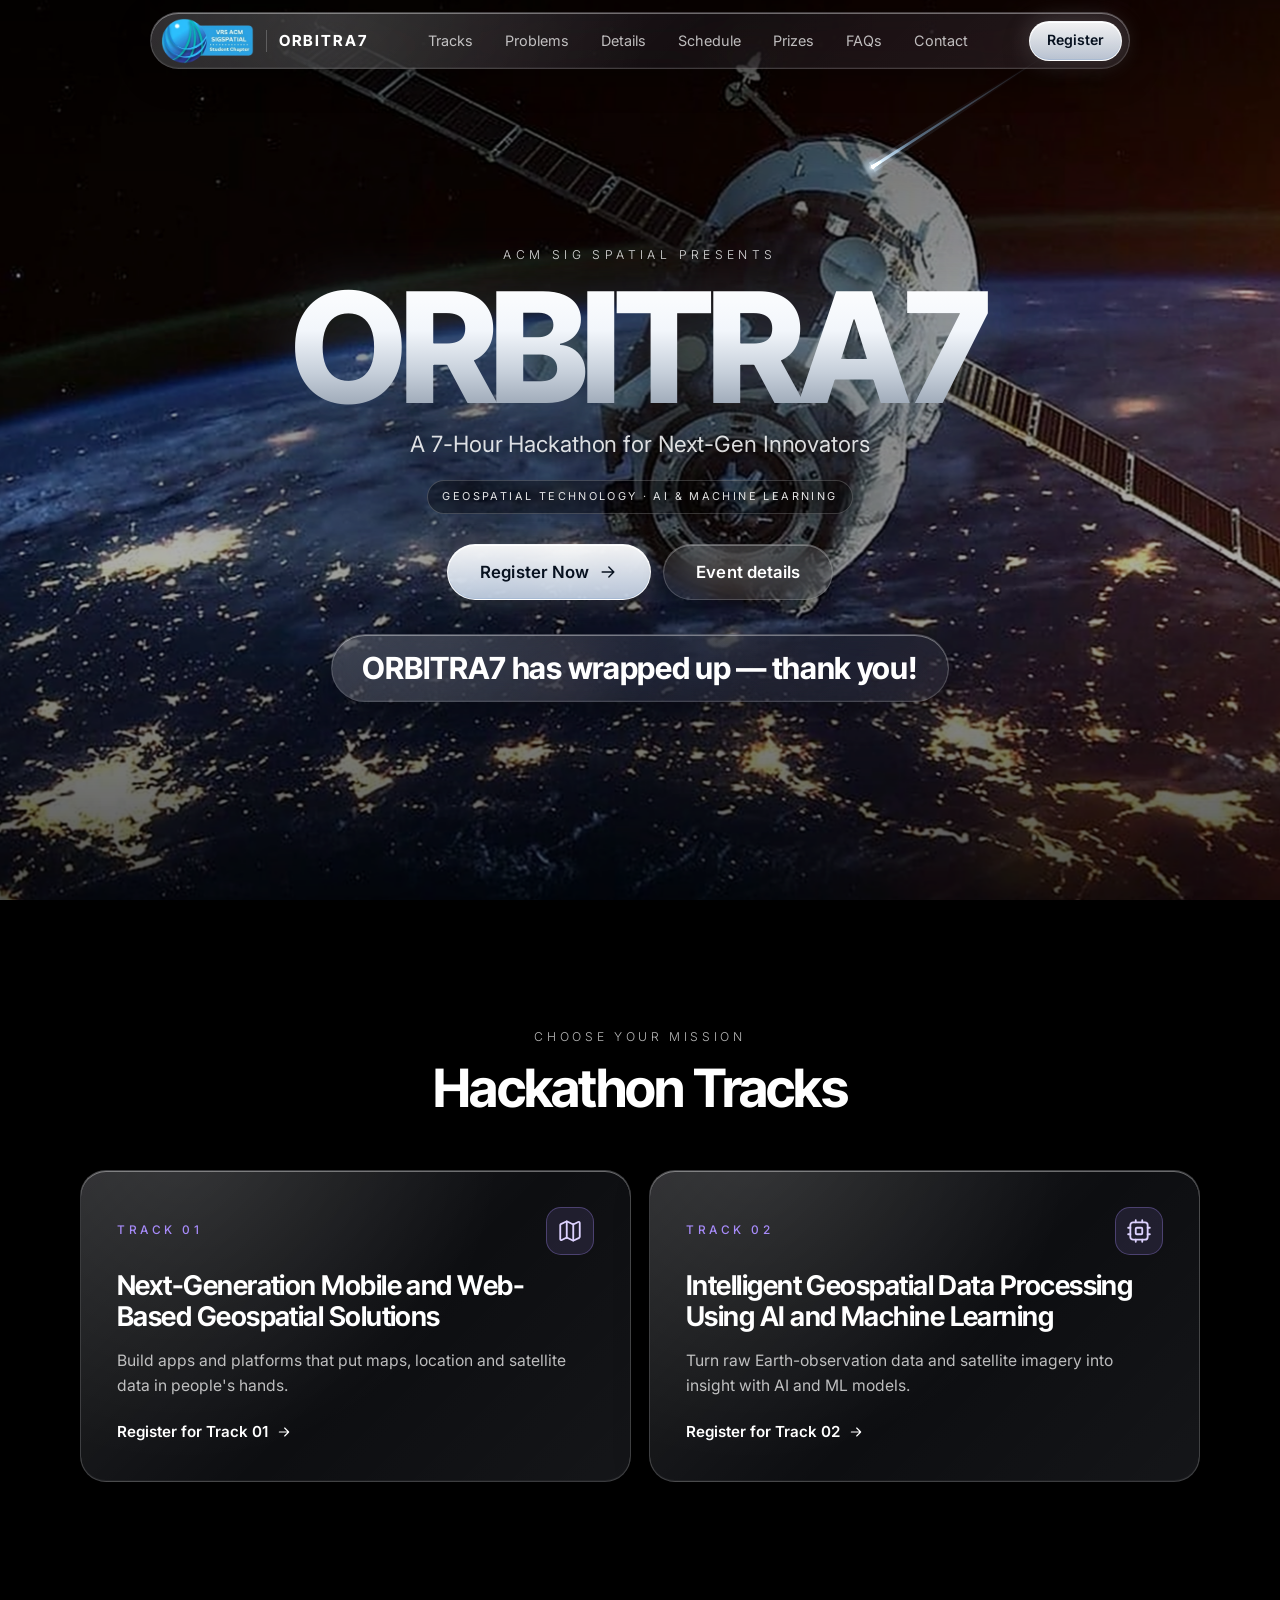
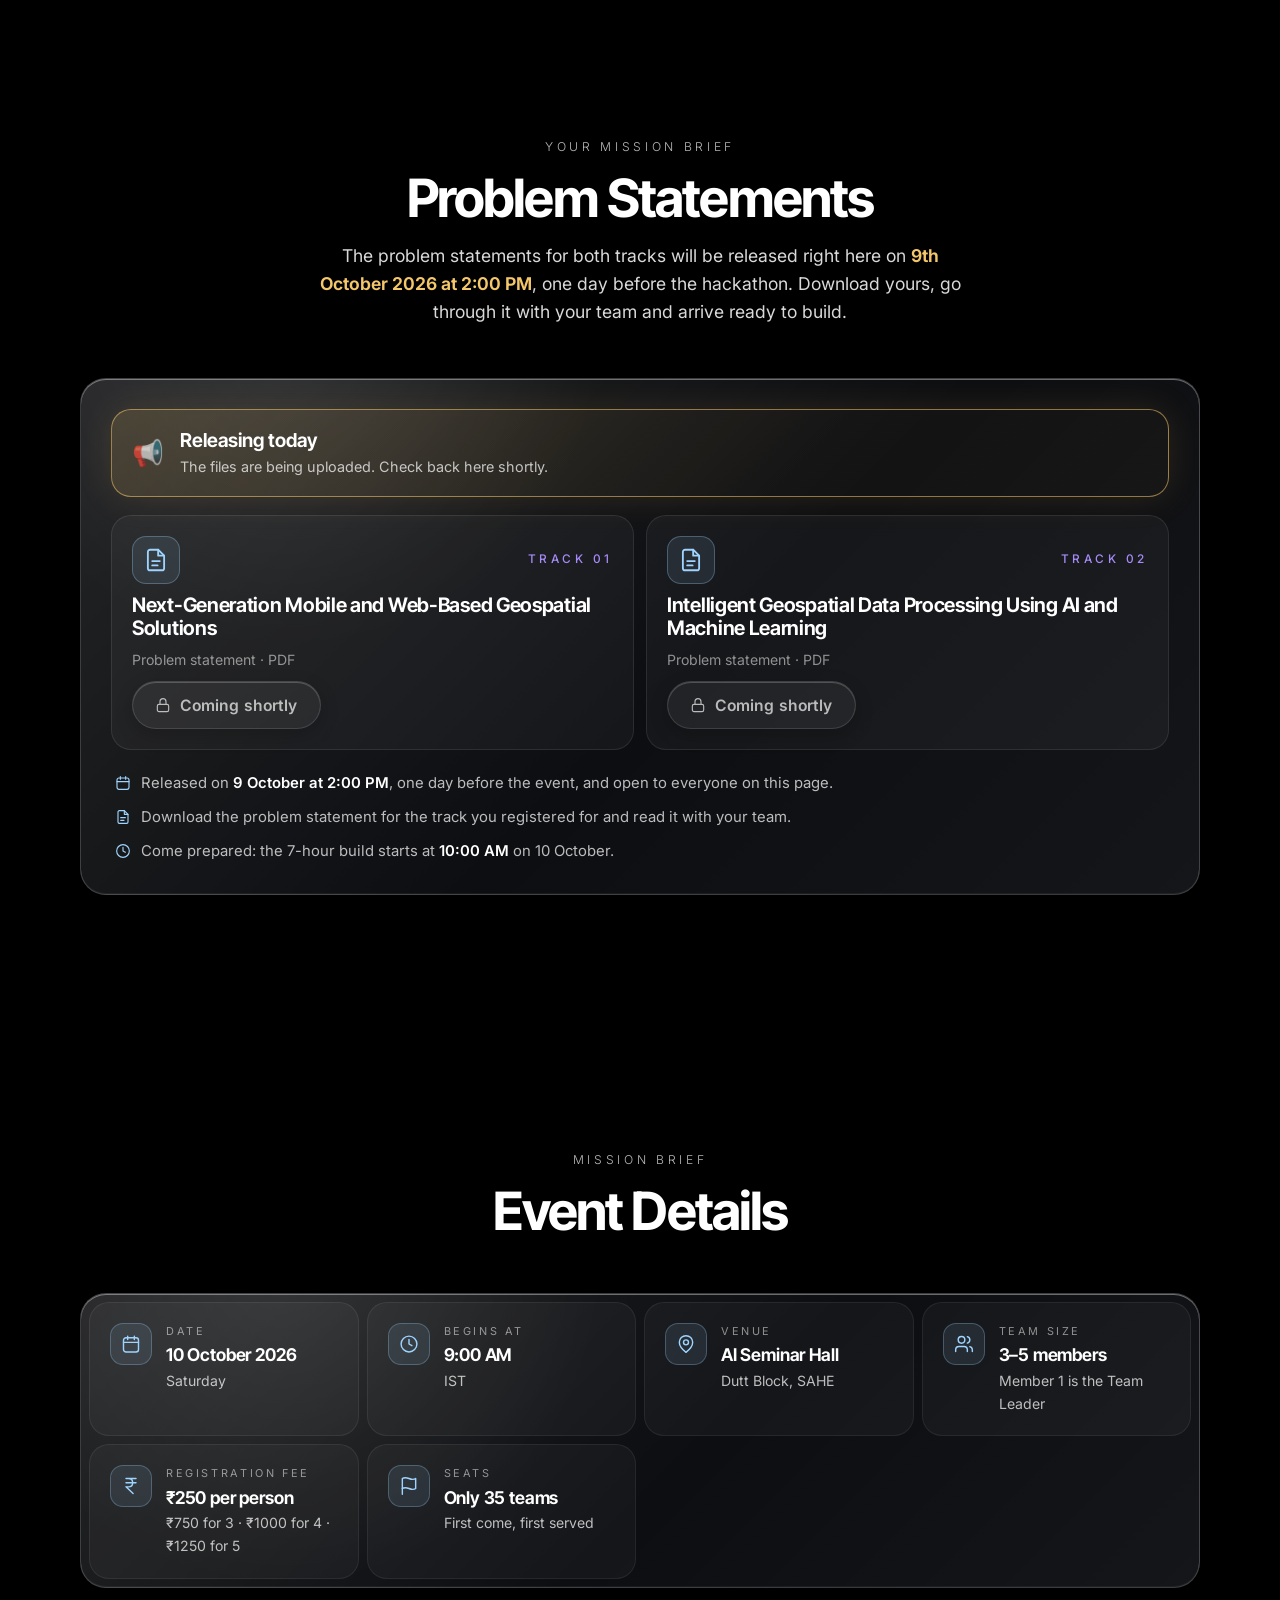
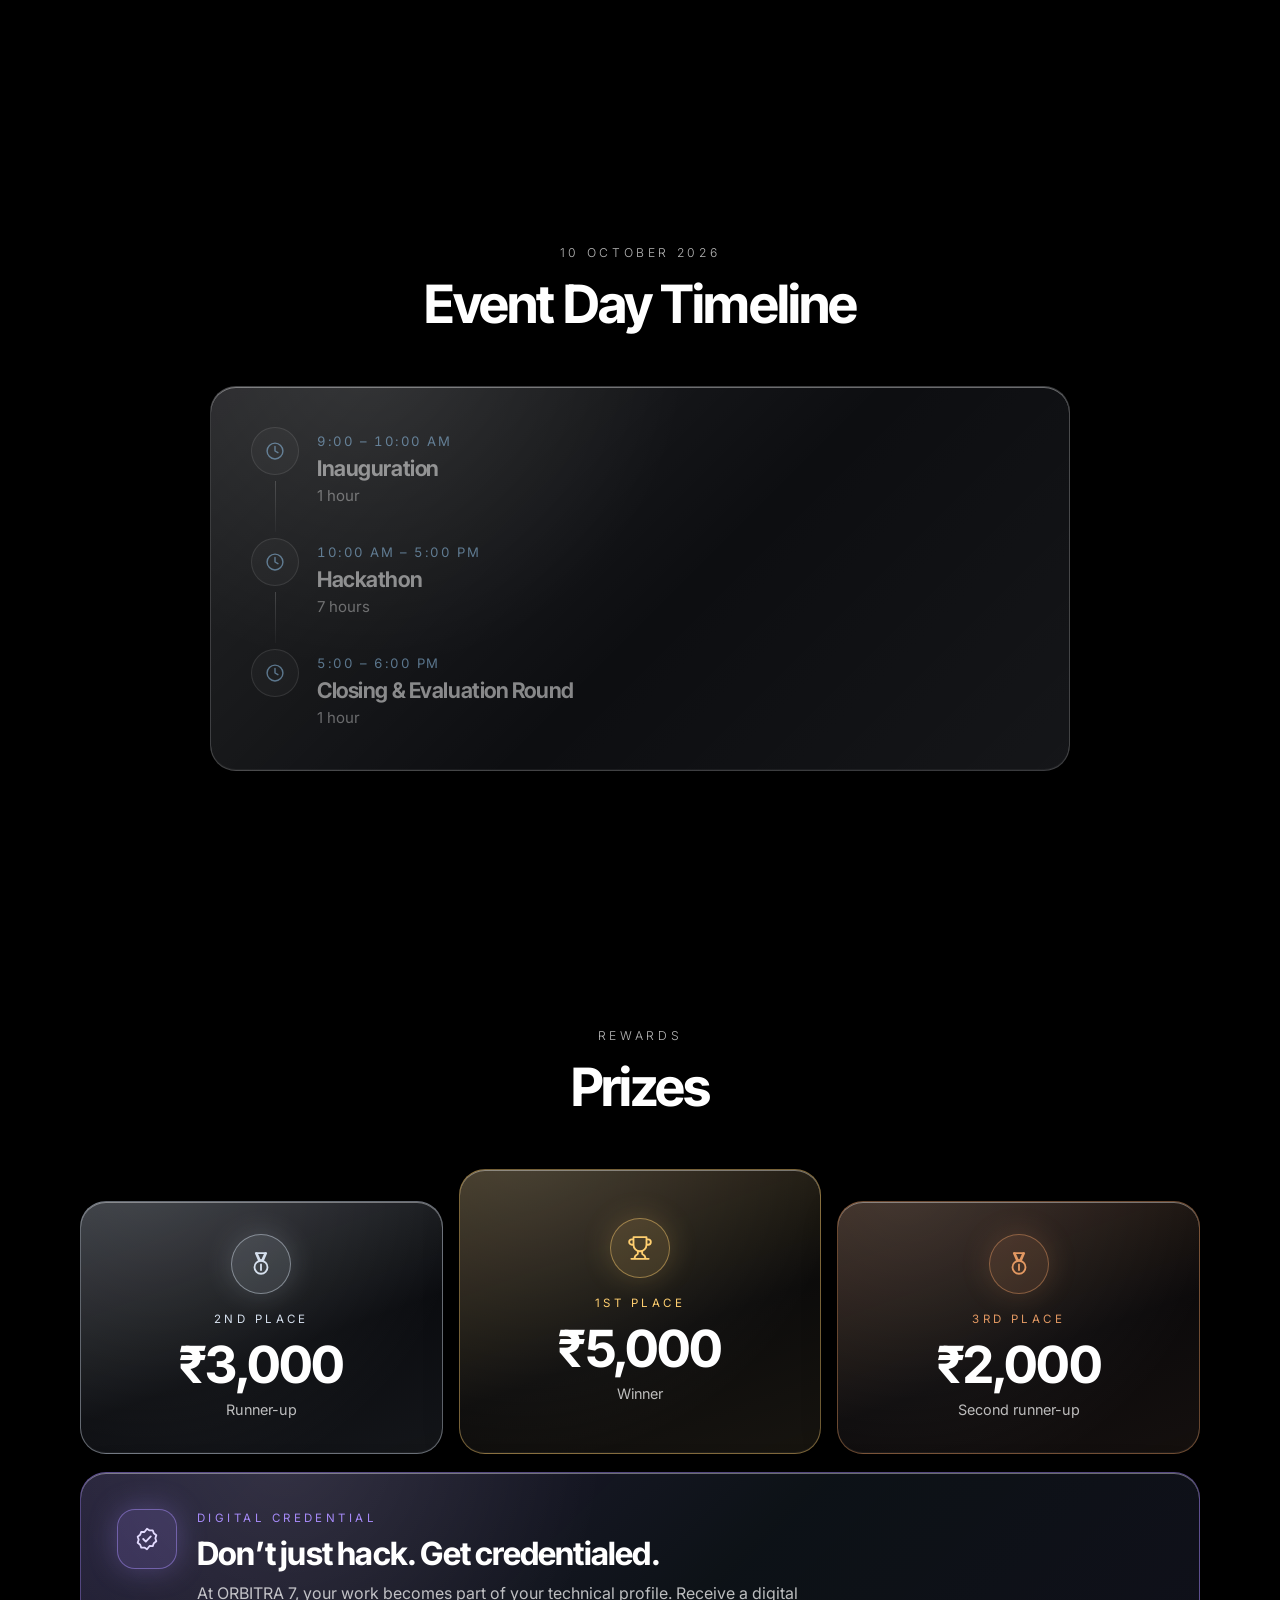
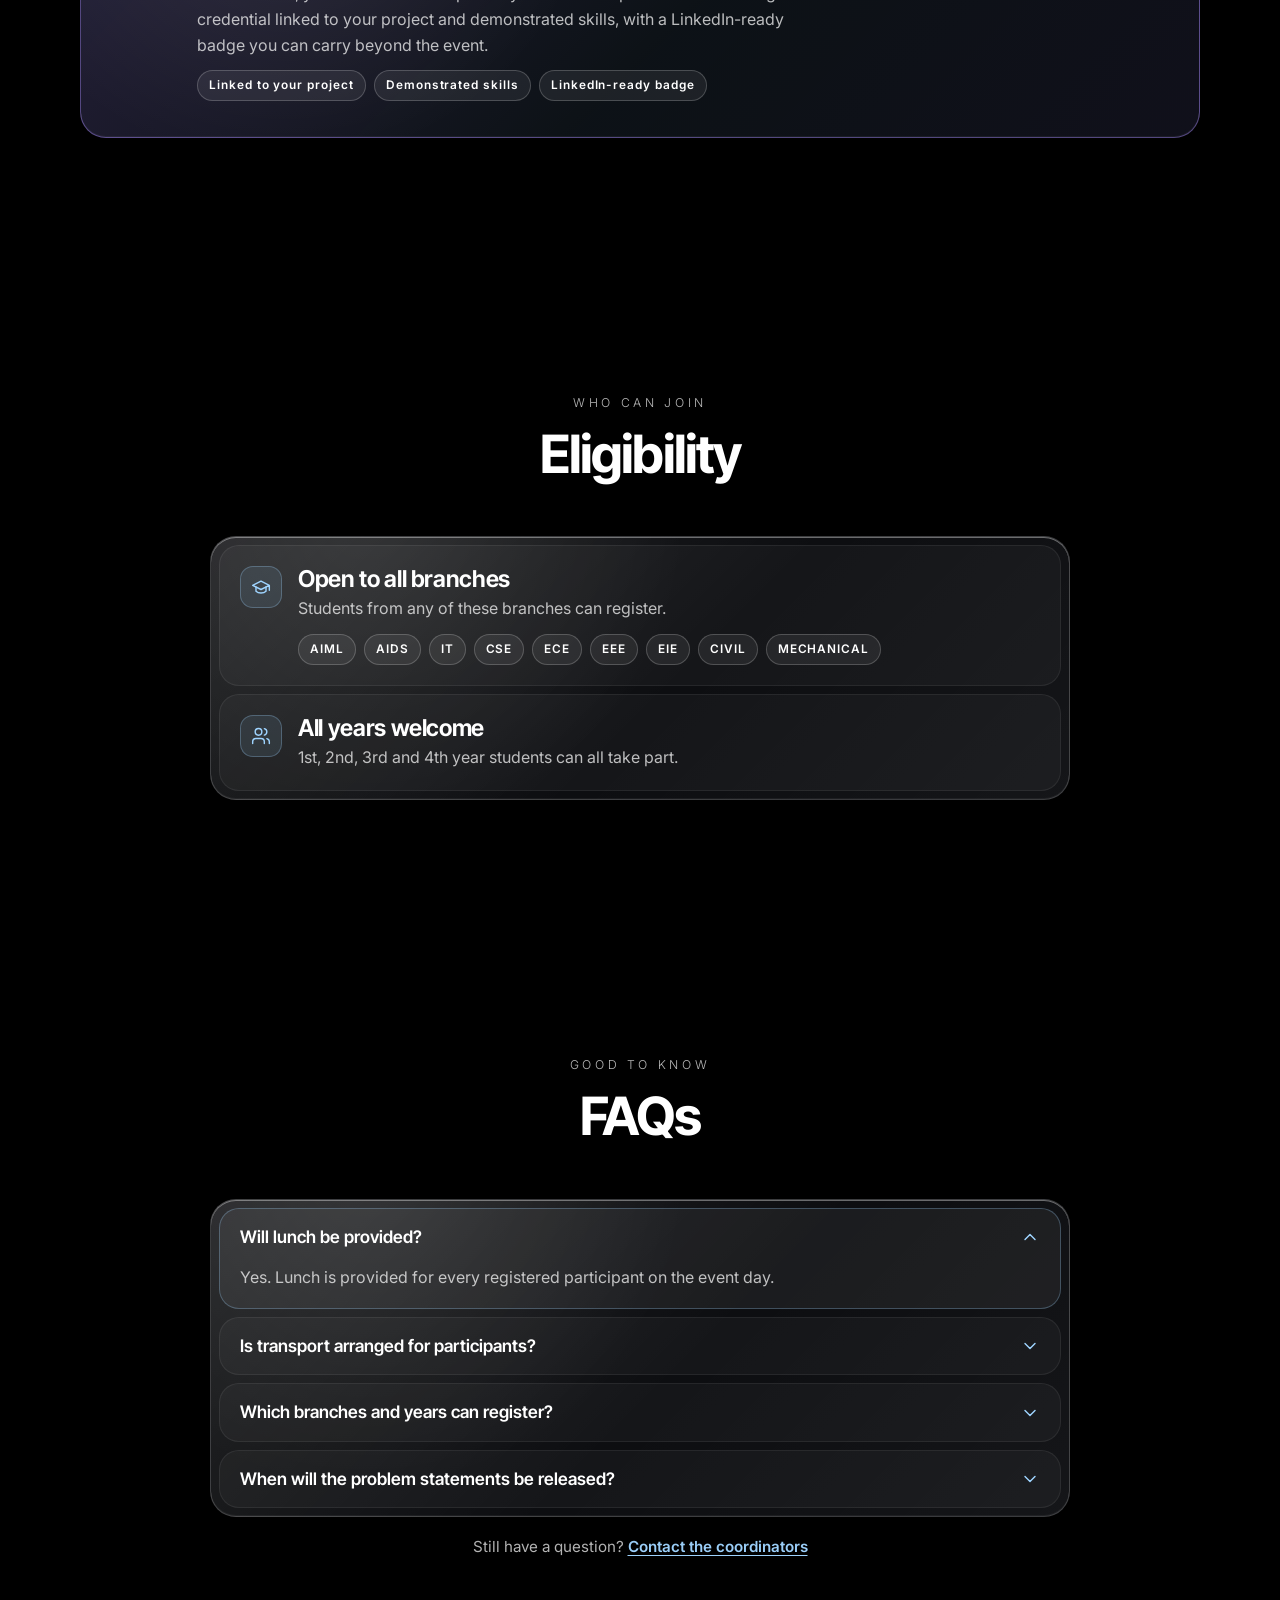
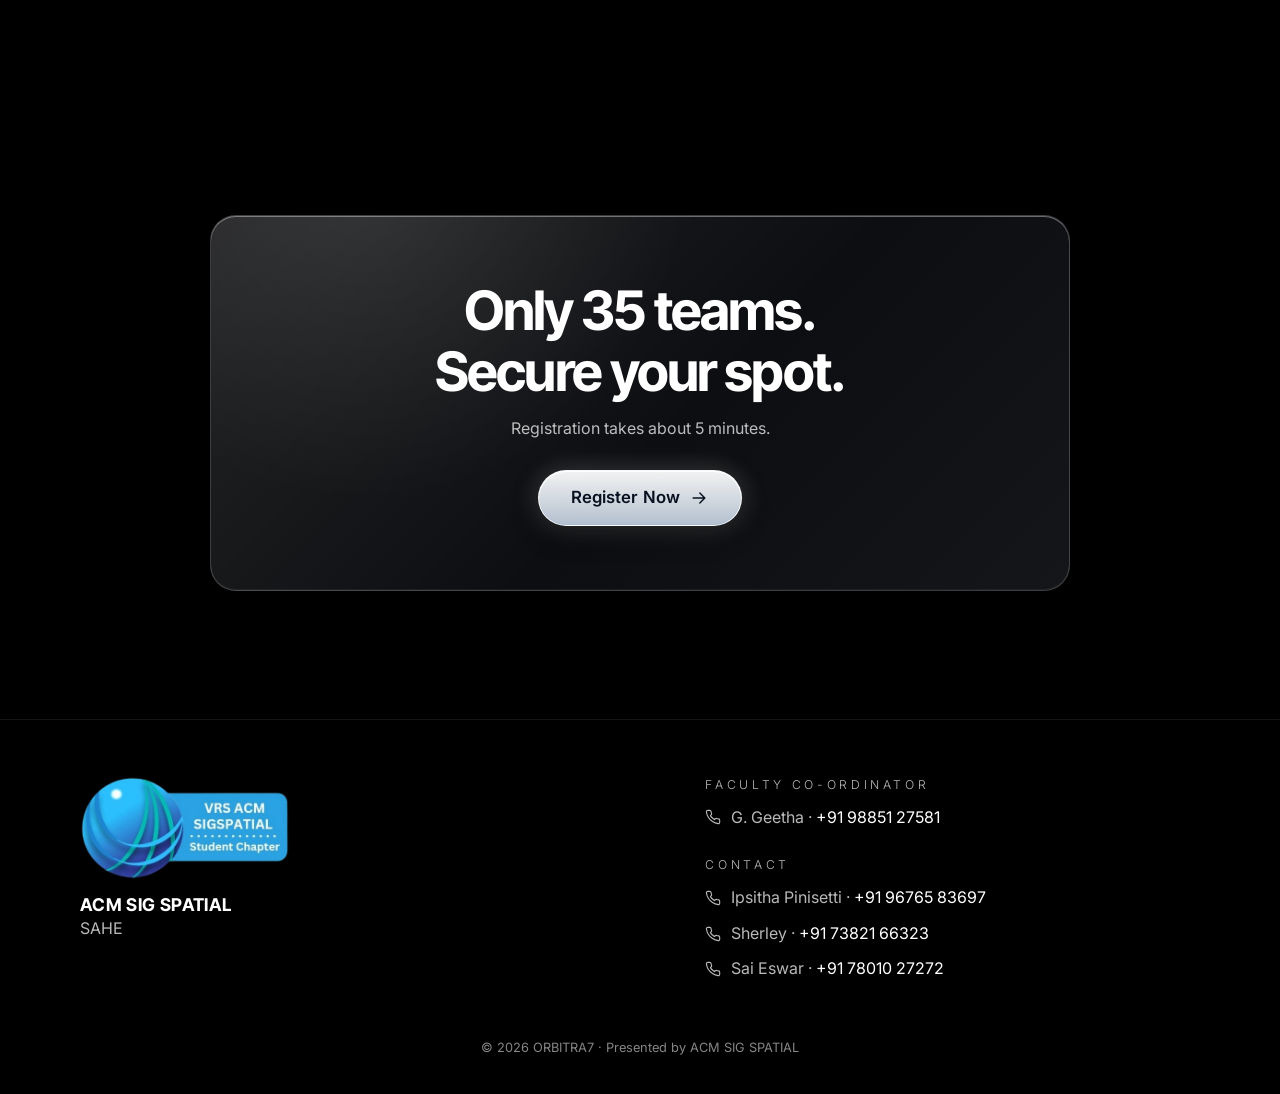
==== commit d33dbc22: "Add files via upload" ====
--- a/index.html
+++ b/index.html
@@ -22,12 +22,12 @@
   <link rel="stylesheet" href="https://fonts.googleapis.com/css2?family=Inter+Tight:wght@500..800&family=Inter:wght@300..700&display=swap" media="print" onload="this.media='all'">
   <noscript><link rel="stylesheet" href="https://fonts.googleapis.com/css2?family=Inter+Tight:wght@500..800&family=Inter:wght@300..700&display=swap"></noscript>
 
-  <link rel="stylesheet" href="assets/css/style.css?v=2026-10-08a">
+  <link rel="stylesheet" href="assets/css/style.css?v=2026-10-08b">
   <link rel="prefetch" href="register.html">
 
-  <script src="assets/js/config.js?v=2026-10-08a" defer></script>
-  <script src="assets/js/common.js?v=2026-10-08a" defer></script>
-  <script src="assets/js/home.js?v=2026-10-08a" defer></script>
+  <script src="assets/js/config.js?v=2026-10-08b" defer></script>
+  <script src="assets/js/common.js?v=2026-10-08b" defer></script>
+  <script src="assets/js/home.js?v=2026-10-08b" defer></script>
 </head>
 <body>
   <svg width="0" height="0" style="position:absolute" aria-hidden="true">
@@ -159,13 +159,13 @@
         <header class="section__head reveal">
           <p class="eyebrow">Your mission brief</p>
           <h2 class="h2" id="ps-title">Problem Statements</h2>
-          <p class="section__lead">The problem statements for both tracks will be released right here on <strong>9th October 2026</strong>, one day before the hackathon. Download yours, go through it with your team and arrive ready to build.</p>
+          <p class="section__lead">The problem statements for both tracks will be released right here on <strong>9th October 2026 at 2:00 PM</strong>, one day before the hackathon. Download yours, go through it with your team and arrive ready to build.</p>
         </header>
         <div class="ps glass reveal" data-sheen>
           <div class="ps__status" id="ps-status" role="status">
             <span class="ps__status-icon" aria-hidden="true">📢</span>
             <div>
-              <p class="ps__status-title" id="ps-status-title">Releasing on 9th October 2026</p>
+              <p class="ps__status-title" id="ps-status-title">Releasing on 9th October 2026, 2:00 PM</p>
               <p class="ps__status-sub" id="ps-status-sub">The download buttons below unlock here automatically.</p>
             </div>
             <span class="chip ps__countdown" id="ps-countdown" hidden></span>
@@ -178,7 +178,7 @@
             </div>
             <h3 class="ps__title">Next-Generation Mobile and Web-Based Geospatial Solutions</h3>
             <p class="ps__meta" data-ps-meta>Problem statement · PDF</p>
-            <span class="btn ps__btn is-locked" data-ps-btn aria-disabled="true"><svg class="icon icon--sm" aria-hidden="true"><use href="#i-lock"/></svg><span data-label>Unlocks on 9 Oct</span></span>
+            <span class="btn ps__btn is-locked" data-ps-btn aria-disabled="true"><svg class="icon icon--sm" aria-hidden="true"><use href="#i-lock"/></svg><span data-label>Unlocks 9 Oct, 2 PM</span></span>
           </article>
           <article class="ps__card" data-ps-track="2">
             <div class="ps__card-top">
@@ -187,11 +187,11 @@
             </div>
             <h3 class="ps__title">Intelligent Geospatial Data Processing Using AI and Machine Learning</h3>
             <p class="ps__meta" data-ps-meta>Problem statement · PDF</p>
-            <span class="btn ps__btn is-locked" data-ps-btn aria-disabled="true"><svg class="icon icon--sm" aria-hidden="true"><use href="#i-lock"/></svg><span data-label>Unlocks on 9 Oct</span></span>
+            <span class="btn ps__btn is-locked" data-ps-btn aria-disabled="true"><svg class="icon icon--sm" aria-hidden="true"><use href="#i-lock"/></svg><span data-label>Unlocks 9 Oct, 2 PM</span></span>
           </article>
           </div>
           <ul class="ps__notes">
-            <li><svg class="icon icon--sm" aria-hidden="true"><use href="#i-calendar"/></svg><span>Released on <strong>9 October</strong>, one day before the event, and open to everyone on this page.</span></li>
+            <li><svg class="icon icon--sm" aria-hidden="true"><use href="#i-calendar"/></svg><span>Released on <strong>9 October at 2:00 PM</strong>, one day before the event, and open to everyone on this page.</span></li>
             <li><svg class="icon icon--sm" aria-hidden="true"><use href="#i-file"/></svg><span>Download the problem statement for the track you registered for and read it with your team.</span></li>
             <li><svg class="icon icon--sm" aria-hidden="true"><use href="#i-clock"/></svg><span>Come prepared: the 7-hour build starts at <strong>10:00 AM</strong> on 10 October.</span></li>
           </ul>
@@ -328,7 +328,7 @@
             <div>
               <h3 class="h3">Open to all branches</h3>
               <p>Students from any of these branches can register.</p>
-              <div class="chips"><span class="chip">AIML</span><span class="chip">AIDS</span><span class="chip">IT</span><span class="chip">CSE</span><span class="chip">ECE</span><span class="chip">EIE</span><span class="chip">CIVIL</span><span class="chip">MECHANICAL</span></div>
+              <div class="chips"><span class="chip">AIML</span><span class="chip">AIDS</span><span class="chip">IT</span><span class="chip">CSE</span><span class="chip">ECE</span><span class="chip">EEE</span><span class="chip">EIE</span><span class="chip">CIVIL</span><span class="chip">MECHANICAL</span></div>
             </div>
           </div>
           <div class="elig__row">
@@ -360,11 +360,11 @@
           </details>
           <details class="faq__item">
             <summary class="faq__q"><span>Which branches and years can register?</span><svg class="icon faq__chev" aria-hidden="true"><use href="#i-chevron"/></svg></summary>
-            <p class="faq__a">ORBITRA7 is open to students of all years (1st to 4th) from AIML, AIDS, IT, CSE, ECE, EIE, CIVIL and MECHANICAL.</p>
+            <p class="faq__a">ORBITRA7 is open to students of all years (1st to 4th) from AIML, AIDS, IT, CSE, ECE, EEE, EIE, CIVIL and MECHANICAL.</p>
           </details>
           <details class="faq__item">
             <summary class="faq__q"><span>When will the problem statements be released?</span><svg class="icon faq__chev" aria-hidden="true"><use href="#i-chevron"/></svg></summary>
-            <p class="faq__a">Problem statements will be revealed on 9th October 2026, one day before the event, and will be publicly accessible right here on this website in the <a href="#problems">Problem Statements</a> section. Registered teams will also be notified in the official WhatsApp group.</p>
+            <p class="faq__a">Problem statements will be revealed on 9th October 2026 at 2:00 PM, one day before the event, and will be publicly accessible right here on this website in the <a href="#problems">Problem Statements</a> section. Registered teams will also be notified in the official WhatsApp group.</p>
           </details>
         </div>
         <p class="faq__more reveal">Still have a question? <a href="#contact">Contact the coordinators</a></p>
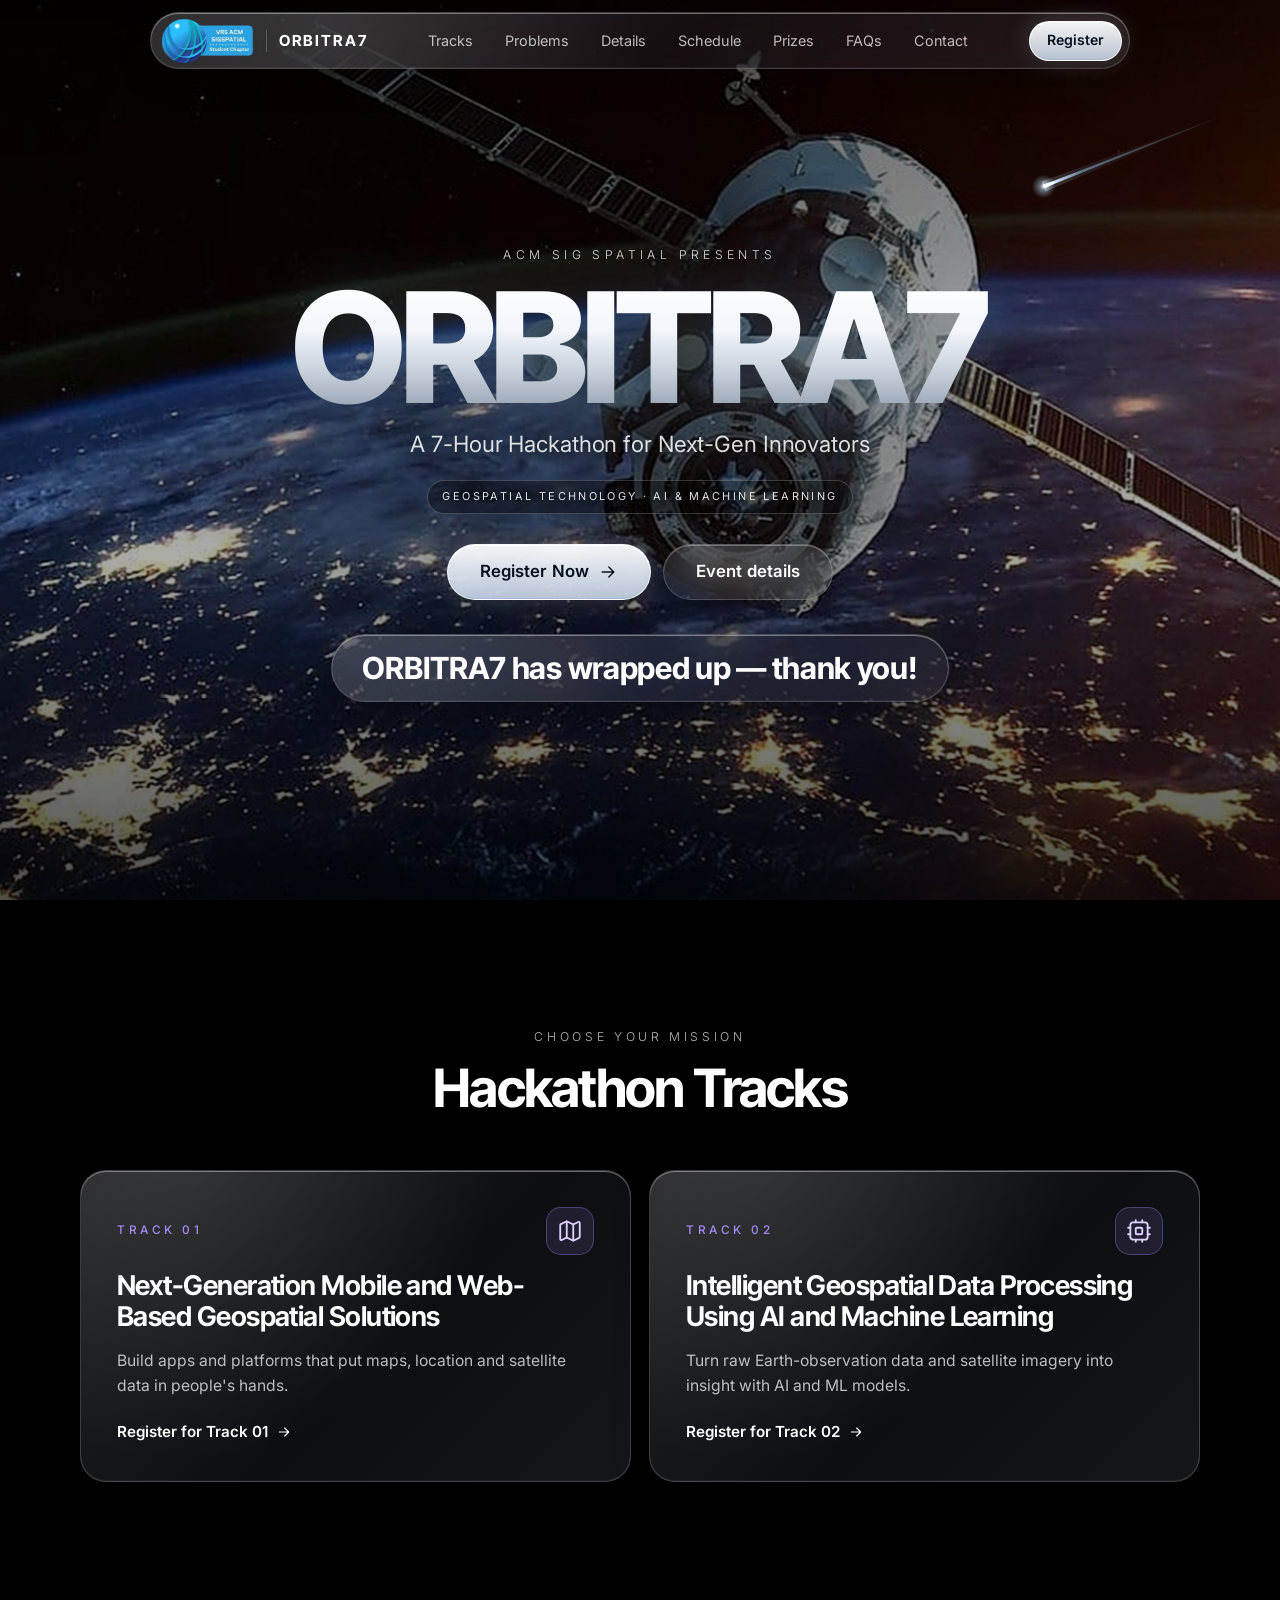
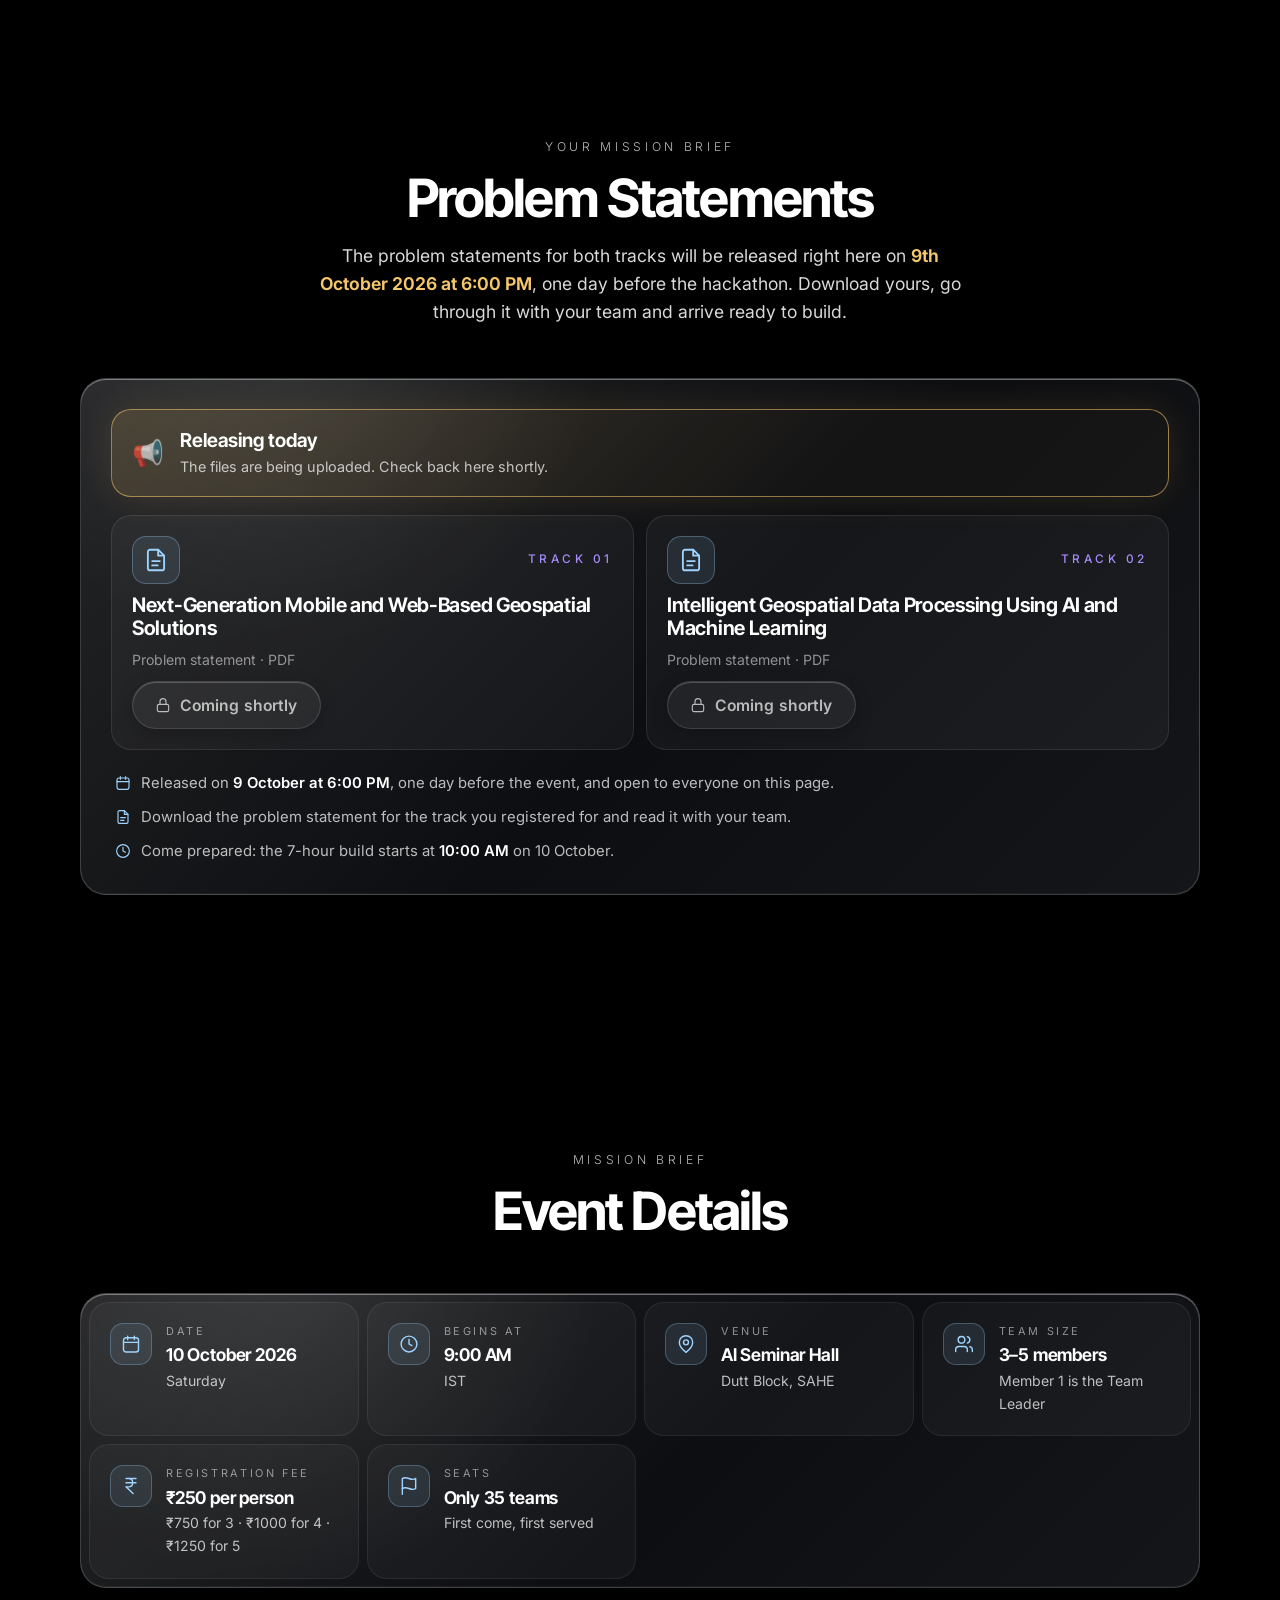
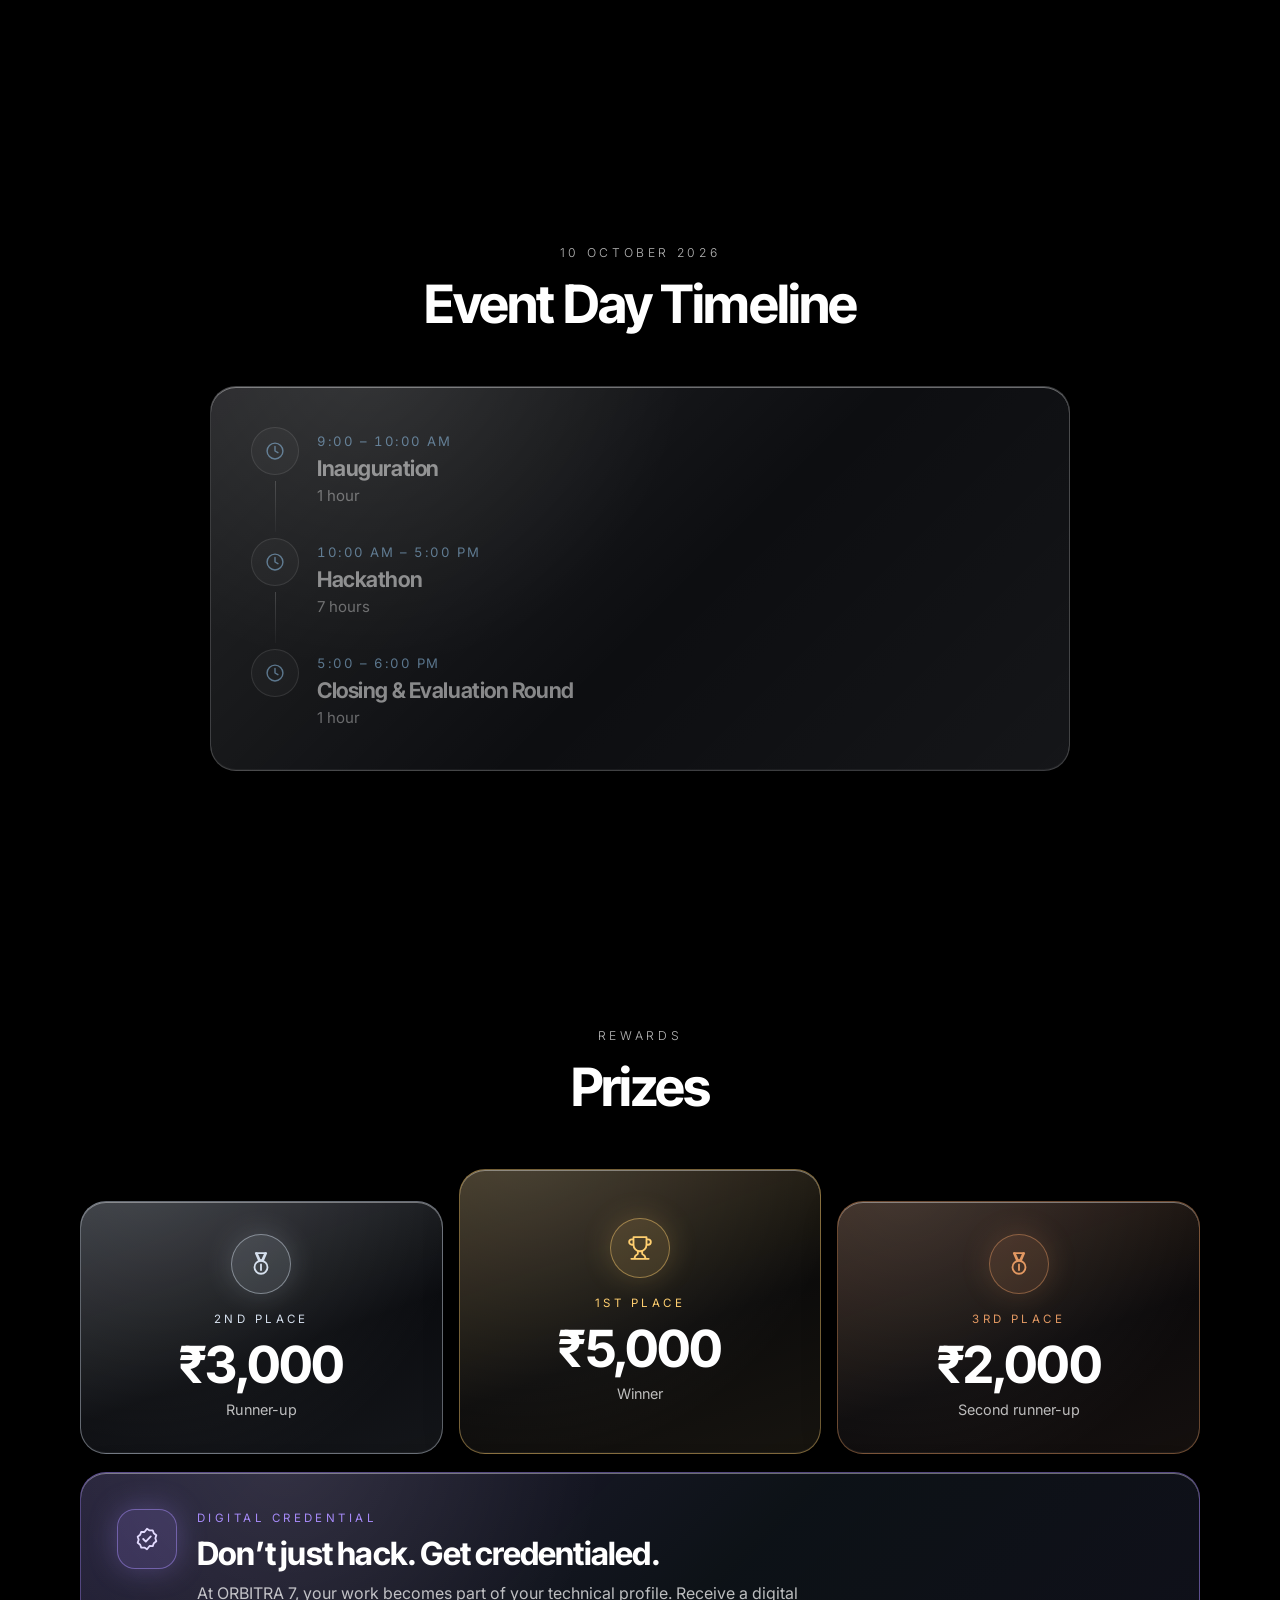
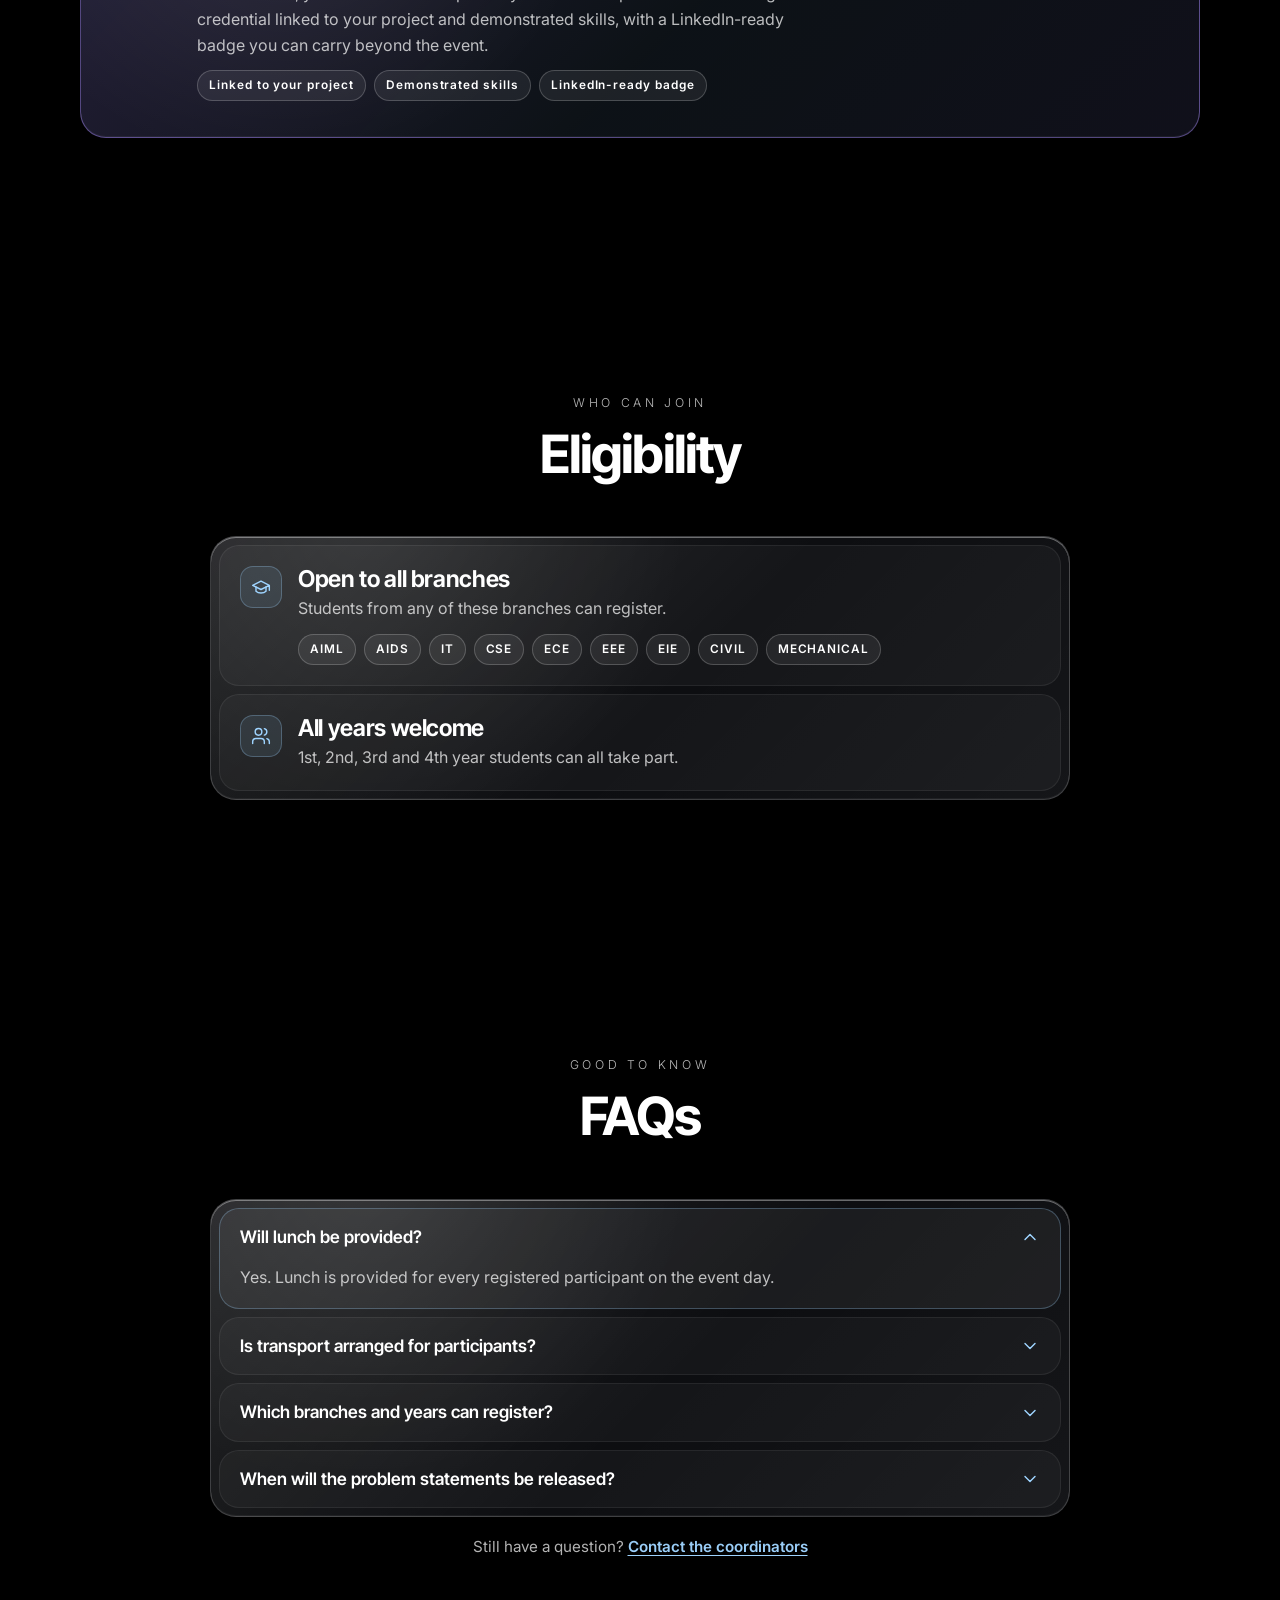
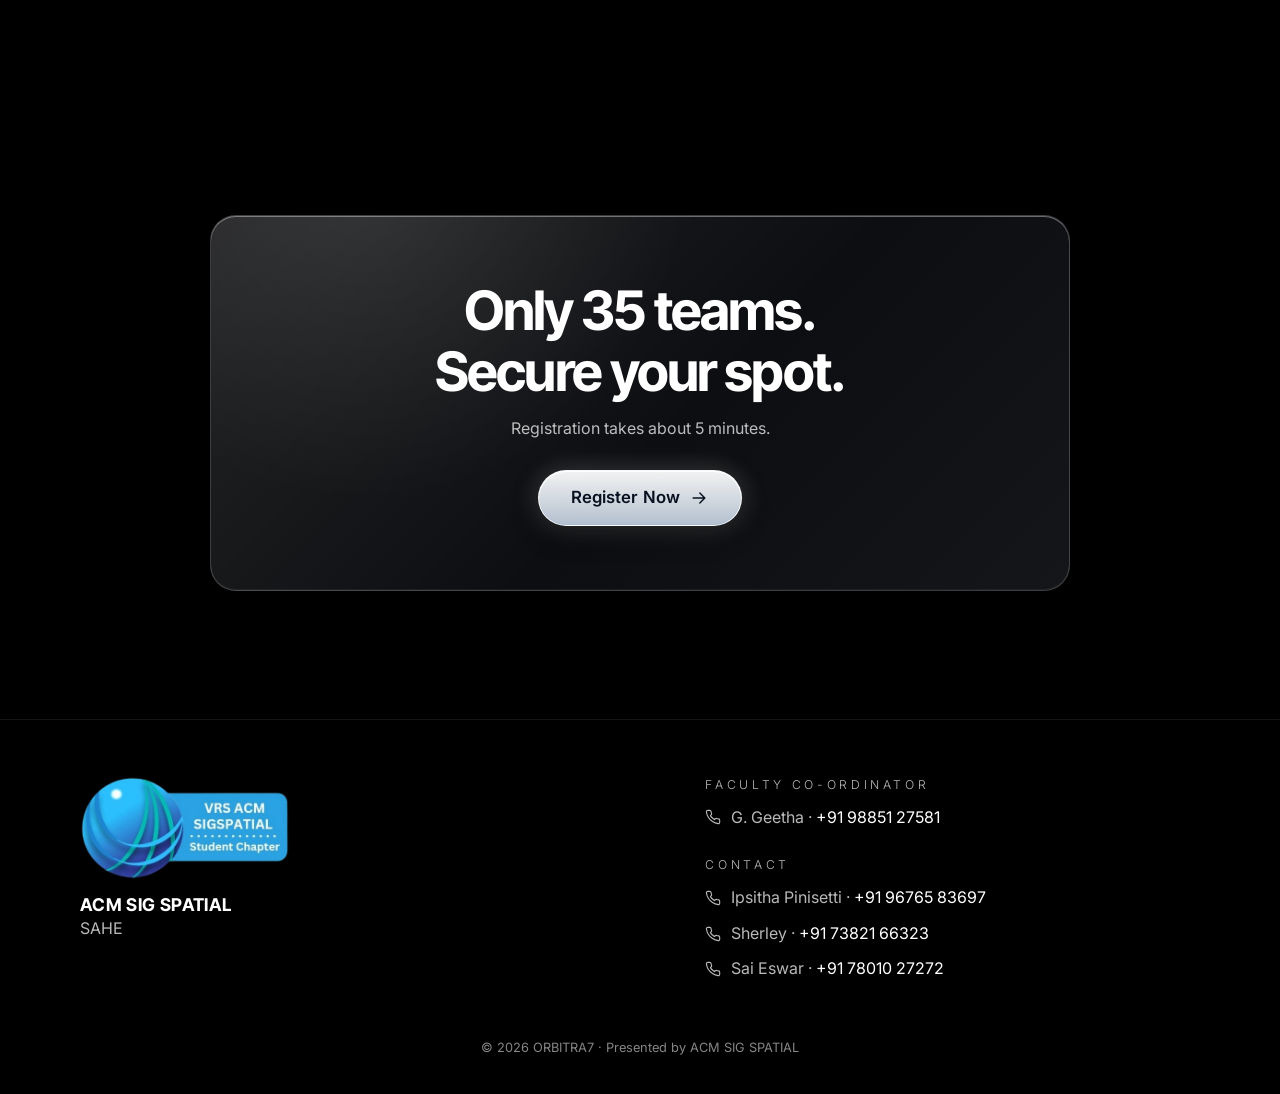
==== commit 785b19d0: "Add files via upload" ====
--- a/index.html
+++ b/index.html
@@ -22,12 +22,12 @@
   <link rel="stylesheet" href="https://fonts.googleapis.com/css2?family=Inter+Tight:wght@500..800&family=Inter:wght@300..700&display=swap" media="print" onload="this.media='all'">
   <noscript><link rel="stylesheet" href="https://fonts.googleapis.com/css2?family=Inter+Tight:wght@500..800&family=Inter:wght@300..700&display=swap"></noscript>
 
-  <link rel="stylesheet" href="assets/css/style.css?v=2026-10-08b">
+  <link rel="stylesheet" href="assets/css/style.css?v=2026-10-08c">
   <link rel="prefetch" href="register.html">
 
-  <script src="assets/js/config.js?v=2026-10-08b" defer></script>
-  <script src="assets/js/common.js?v=2026-10-08b" defer></script>
-  <script src="assets/js/home.js?v=2026-10-08b" defer></script>
+  <script src="assets/js/config.js?v=2026-10-08c" defer></script>
+  <script src="assets/js/common.js?v=2026-10-08c" defer></script>
+  <script src="assets/js/home.js?v=2026-10-08c" defer></script>
 </head>
 <body>
   <svg width="0" height="0" style="position:absolute" aria-hidden="true">
@@ -159,13 +159,13 @@
         <header class="section__head reveal">
           <p class="eyebrow">Your mission brief</p>
           <h2 class="h2" id="ps-title">Problem Statements</h2>
-          <p class="section__lead">The problem statements for both tracks will be released right here on <strong>9th October 2026 at 2:00 PM</strong>, one day before the hackathon. Download yours, go through it with your team and arrive ready to build.</p>
+          <p class="section__lead">The problem statements for both tracks will be released right here on <strong>9th October 2026 at 6:00 PM</strong>, one day before the hackathon. Download yours, go through it with your team and arrive ready to build.</p>
         </header>
         <div class="ps glass reveal" data-sheen>
           <div class="ps__status" id="ps-status" role="status">
             <span class="ps__status-icon" aria-hidden="true">📢</span>
             <div>
-              <p class="ps__status-title" id="ps-status-title">Releasing on 9th October 2026, 2:00 PM</p>
+              <p class="ps__status-title" id="ps-status-title">Releasing on 9th October 2026, 6:00 PM</p>
               <p class="ps__status-sub" id="ps-status-sub">The download buttons below unlock here automatically.</p>
             </div>
             <span class="chip ps__countdown" id="ps-countdown" hidden></span>
@@ -178,7 +178,7 @@
             </div>
             <h3 class="ps__title">Next-Generation Mobile and Web-Based Geospatial Solutions</h3>
             <p class="ps__meta" data-ps-meta>Problem statement · PDF</p>
-            <span class="btn ps__btn is-locked" data-ps-btn aria-disabled="true"><svg class="icon icon--sm" aria-hidden="true"><use href="#i-lock"/></svg><span data-label>Unlocks 9 Oct, 2 PM</span></span>
+            <span class="btn ps__btn is-locked" data-ps-btn aria-disabled="true"><svg class="icon icon--sm" aria-hidden="true"><use href="#i-lock"/></svg><span data-label>Unlocks 9 Oct, 6 PM</span></span>
           </article>
           <article class="ps__card" data-ps-track="2">
             <div class="ps__card-top">
@@ -187,11 +187,11 @@
             </div>
             <h3 class="ps__title">Intelligent Geospatial Data Processing Using AI and Machine Learning</h3>
             <p class="ps__meta" data-ps-meta>Problem statement · PDF</p>
-            <span class="btn ps__btn is-locked" data-ps-btn aria-disabled="true"><svg class="icon icon--sm" aria-hidden="true"><use href="#i-lock"/></svg><span data-label>Unlocks 9 Oct, 2 PM</span></span>
+            <span class="btn ps__btn is-locked" data-ps-btn aria-disabled="true"><svg class="icon icon--sm" aria-hidden="true"><use href="#i-lock"/></svg><span data-label>Unlocks 9 Oct, 6 PM</span></span>
           </article>
           </div>
           <ul class="ps__notes">
-            <li><svg class="icon icon--sm" aria-hidden="true"><use href="#i-calendar"/></svg><span>Released on <strong>9 October at 2:00 PM</strong>, one day before the event, and open to everyone on this page.</span></li>
+            <li><svg class="icon icon--sm" aria-hidden="true"><use href="#i-calendar"/></svg><span>Released on <strong>9 October at 6:00 PM</strong>, one day before the event, and open to everyone on this page.</span></li>
             <li><svg class="icon icon--sm" aria-hidden="true"><use href="#i-file"/></svg><span>Download the problem statement for the track you registered for and read it with your team.</span></li>
             <li><svg class="icon icon--sm" aria-hidden="true"><use href="#i-clock"/></svg><span>Come prepared: the 7-hour build starts at <strong>10:00 AM</strong> on 10 October.</span></li>
           </ul>
@@ -364,7 +364,7 @@
           </details>
           <details class="faq__item">
             <summary class="faq__q"><span>When will the problem statements be released?</span><svg class="icon faq__chev" aria-hidden="true"><use href="#i-chevron"/></svg></summary>
-            <p class="faq__a">Problem statements will be revealed on 9th October 2026 at 2:00 PM, one day before the event, and will be publicly accessible right here on this website in the <a href="#problems">Problem Statements</a> section. Registered teams will also be notified in the official WhatsApp group.</p>
+            <p class="faq__a">Problem statements will be revealed on 9th October 2026 at 6:00 PM, one day before the event, and will be publicly accessible right here on this website in the <a href="#problems">Problem Statements</a> section. Registered teams will also be notified in the official WhatsApp group.</p>
           </details>
         </div>
         <p class="faq__more reveal">Still have a question? <a href="#contact">Contact the coordinators</a></p>
